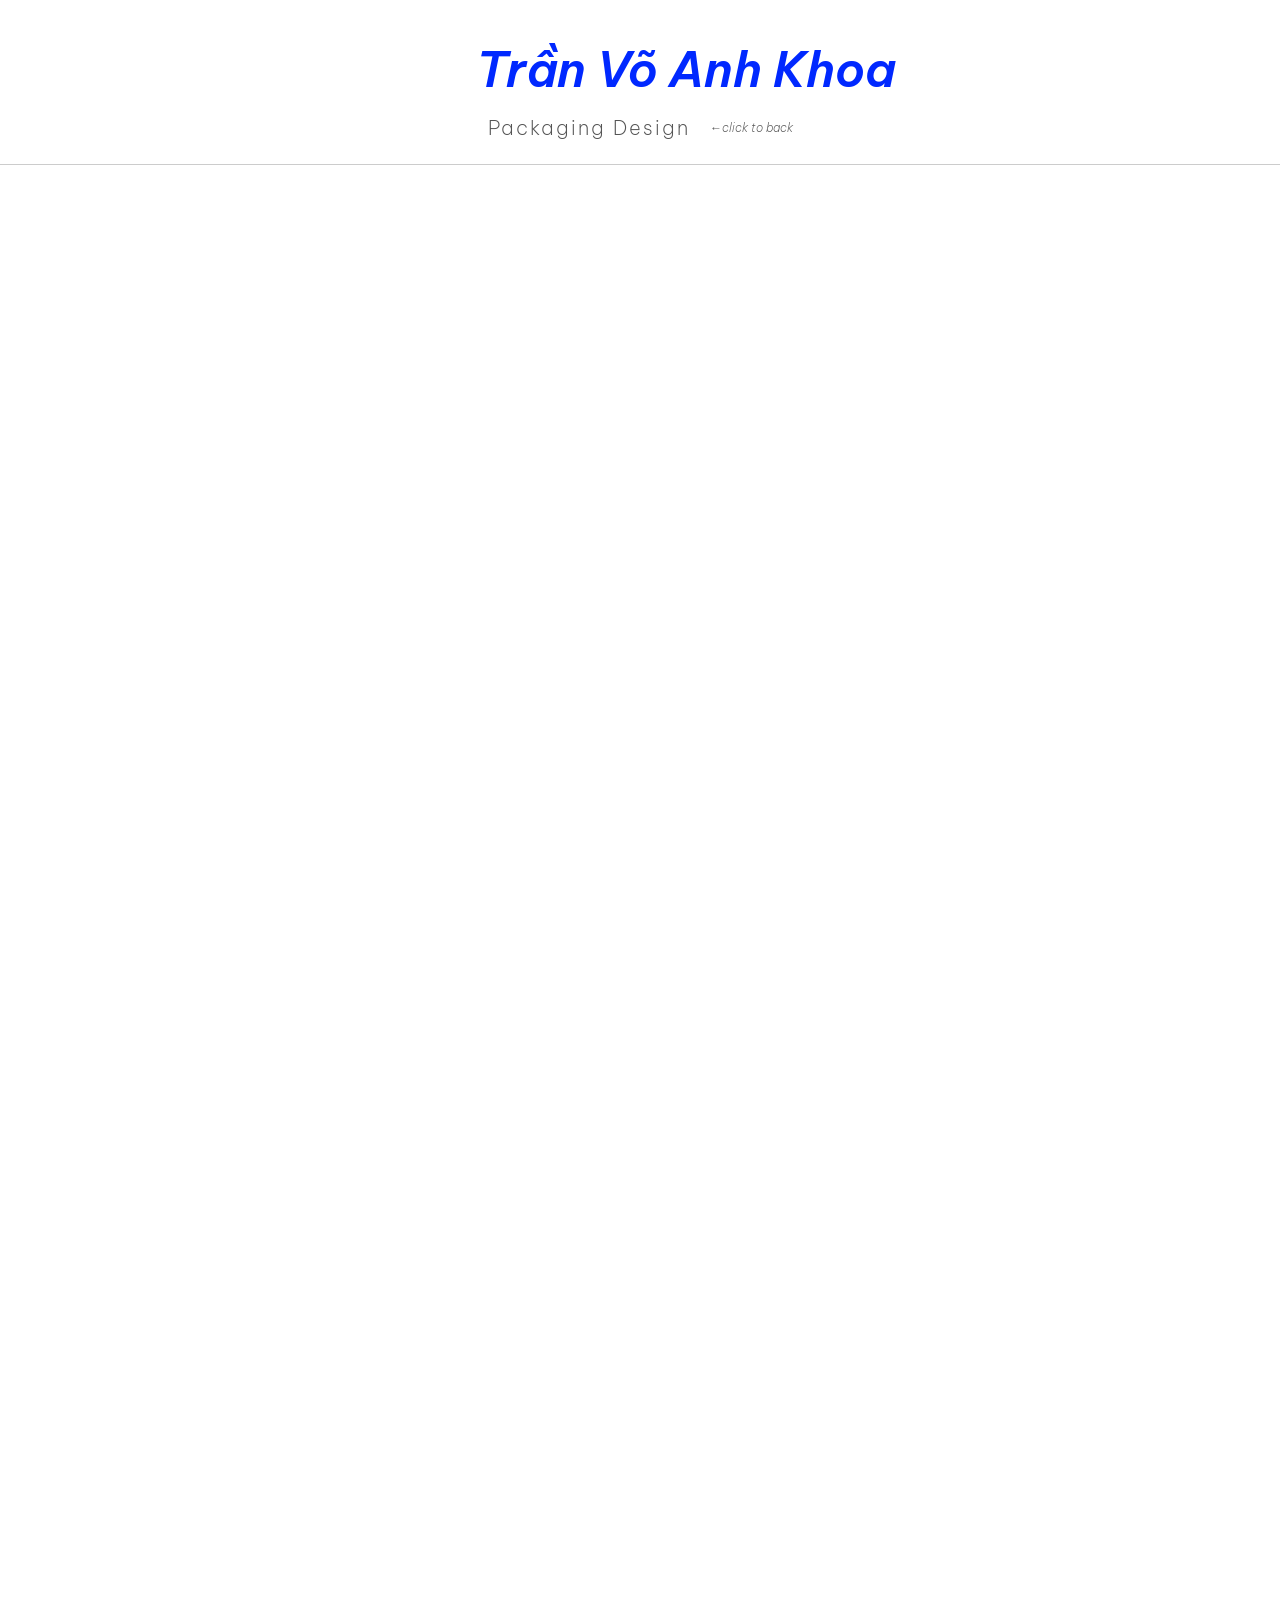
==== ceres.html @ 164131e6 "update project cards" ====
<!DOCTYPE html>
<html lang="vi">

<head>
  <meta charset="UTF-8">
  <meta name="viewport" content="width=device-width, initial-scale=1">
  <title>Portfolio Khoa</title>

  <link rel="preconnect" href="https://fonts.googleapis.com">
  <link rel="preconnect" href="https://fonts.gstatic.com" crossorigin>
  <link href="https://fonts.googleapis.com/css2?family=Be+Vietnam+Pro:wght@200;600;900&display=swap" rel="stylesheet">

  <link rel="stylesheet" href="style.css">
</head>

<body class="loading">
  <header class="main-header">
    <nav class="nav-left">
      <a href="#about" class="nav-item"></a>
      <a href="#skills" class="nav-item"></a>
    </nav>

    <div class="branding">
      <div class="name-container">
        <h1 class="main-name">
          <a href="index.html" class="name-link">

            <span class="logo-box">
              <span id="logo"></span>
            </span>

            <span class="typing-text">Trần Võ Anh Khoa</span>

          </a>
        </h1>
        <div class="sub-title-wrapper">
          <h2 class="sub-title">Packaging Design</h2>
          <div class="back-hint">
            <span class="arrow">←</span>
            <span class="hint-text">click to back</span>
          </div>
        </div>
      </div>
    </div>

    <nav class="nav-right">
      <a href="#tools" class="nav-item"></a>
      <a href="#Project" class="nav-item"></a>
      <a href="#contact" class="nav-item"></a>
    </nav>
  </header>
  <section class="ceres-hero">

    <img src="source/logo-ceres.jpg" alt="Ceres Logo" class="ceres-logo">

    <h2 class="ceres-company">
      CÔNG TY TNHH NÔNG NGHIỆP CERES
    </h2>

  </section>

  <section class="ceres-about">

    <h3>Giới thiệu về Ceres</h3>

    <p>
      Ceres được hình thành từ niềm đam mê với nông nghiệp công nghệ cao và khát vọng
      mang đến cho người Việt những sản phẩm chất lượng thật – giá trị thật.
      Chúng tôi tin rằng nông nghiệp không chỉ đơn thuần là gieo trồng, mà còn là
      hành trình ứng dụng khoa học, công nghệ và tâm huyết để tạo ra những sản
      phẩm vừa tốt cho sức khỏe, vừa góp phần nâng tầm chất lượng cuộc sống.
    </p>

  </section>
  <section class="ceres-packaging">

    <h2 class="packaging-title">Bao bì Ceres</h2>

    <div class="packaging-image">
      <img src="source/CERES-1.jpg" alt="Bao bì Ceres">
    </div>

    <div class="packaging-info">

      <div class="info-item">
        <img src="source/icon-epkim.svg" class="color-icon">
        <p>IN ÉP KIM</p>
      </div>

      <div class="info-item">
        <img src="source/icon-xanhden.svg" class="color-icon">
        <p>CMYK:<br>85%, 43%, 0%, 82%</p>
      </div>

    </div>
  </section>

  <section class="ceres-showcase">
    <h3 class="next-section">Hộp Quà</h3>
    <img src="source/ceres-showcase.png" alt="Ceres Packaging Showcase">
  </section>
  </section>
  <nav class="nav-right">
    <a href="#tools" class="nav-item"></a>
    <a href="#Project" class="nav-item"></a>
    <a href="#" class="nav-item"></a>
  </nav>
  <div class="full-packaging-image">
    <img src="source/IMG_5301-1.png" alt="Bao bì Ceres">
  </div>
  <h3 class="next-section">Nhãn Dán Nấm Tươi</h3>
  <p class="title-product-labels">Mặt trước</p>
  <section class="product-labels">
    <div class="label-item small">
      <img src="source/image-3.png" alt="Nhãn mặt trước">
    </div>
    <div class="label-item big">
      <img src="source/NEW-nhãn-hộp-nhựa-mặt-trước-(hình chữ nhật)-1.png" alt="Label chính">
    </div>

    <div class="label-item mockup">
      <img src="source/Group-21.png" alt="Mockup hộp">
    </div>
  </section>
  <p class="title-product-labels">Mặt sau</p>
  <section class="product-labels">
    <div class="label-item small">
      <img src="source/gl-matsau.png" alt="Nhãn mặt trước">
    </div>
    <div class="label-item big">
      <img src="source/nhan-dan-mat-sau.png" alt="Label chính">
    </div>

    <div class="label-item mockup">
      <img src="source/nhan-dan-mat-sau-mockup.png" alt="Mockup hộp">
    </div>
  </section>
  <section class="ceres-showcase">
    <h3 class="next-section">Hộp giấy</h3>
    <img src="source/Group-28.png" alt="Ceres hop giay Showcase">
  </section>
  <section class="ceres-showcase">
    <h3 class="next-section">Nhãn dán nấm khô</h3>
    <img src="source/Group-29.png" alt="Ceres hop giay Showcase">
  </section>
  <section class="full-image-section">
    <img src="source/IMG_5291.png" alt="Showcase sản phẩm">
  </section>
  <section class="ceres-showcase">
    <h3 class="next-section">Túi Zip</h3>
    <img src="source/tui-zip.png" alt="Ceres hop giay Showcase">
  </section>
  <section class="full-image2-section">
    <img src="source/Group-30.png" alt="Showcase sản phẩm">
  </section>
  <section class="ceres-showcase">
  </section>
  <section class="thanks-section">
    <h2 class="thanks-title">Thanks for Watching</h2>
    <p class="thanks-sub">Ceres Fresh Cordyceps Vietnam</p>
    <p class="project-credit">Packaging designed by Trần Võ Anh Khoa</p>
  </section>
</body>
<script src="script.js"></script>
<script>
  document.addEventListener("DOMContentLoaded", function () {

    document.querySelectorAll(".service-card p").forEach(text => {
      const content = text.innerText;
      text.innerHTML = "";

      content.split("").forEach((char, index) => {
        const span = document.createElement("span");
        span.innerText = char;
        span.style.transitionDelay = (index * 0.015) + "s";
        text.appendChild(span);
      });

    });

  });
</script>
<script src="https://cdnjs.cloudflare.com/ajax/libs/lottie-web/5.12.2/lottie.min.js"></script>
<script>
  lottie.loadAnimation({
    container: document.getElementById("logo"),
    renderer: "svg",
    loop: false,
    autoplay: true,
    path: "animationlogo.json"
  });
</script>
<meta name="viewport" content="width=device-width, initial-scale=1.0">
<script>
  window.addEventListener("scroll", function () {
    const header = document.querySelector("header");
    header.classList.toggle("scrolled", window.scrollY > 50);
  })
---- style.css ----
/* RESET */
* {
  margin: 0;
  padding: 0;
  box-sizing: border-box;
}

body {
  min-width: 0;
  margin: auto;
  font-family: "Be Vietnam Pro",
    sans-serif;
  background: #ffffff;
  color: #111;
}

/* SPACING SYSTEM (8px) */
:root {
  --space-1: 8px;
  --space-2: 16px;
  --space-3: 24px;
  --space-4: 32px;
  --space-5: 48px;
}

.main-header {
  display: grid;
  grid-template-columns: 1fr auto 1fr;
  align-items: center;

  padding: var(--space-3) var(--space-5);

  background: #ffffff1e;
  backdrop-filter: blur(20px);
  -webkit-backdrop-filter: blur(30px);

  border-bottom: 1px solid rgba(0, 0, 0, 0.2);
}

/* NAV */
.nav-left,
.nav-right {
  display: flex;
  align-items: center;
  gap: var(--space-2);
}

.nav-left {
  justify-self: start;
}

.nav-right {
  justify-self: end;
}

.nav-item {
  text-decoration: none;
  color: #000;
  font-size: 16px;
  font-weight: 600;
  line-height: 22px;
  text-transform: uppercase;

}

.nav-item {
  text-decoration: none;
  color: #000;
  font-weight: 600;
  letter-spacing: 2px;
  transition: all 0.3s ease;
}

.nav-item:hover {
  color: #0028ff;
}

.branding {
  position: relative;
  justify-self: center;
}

.name-link {
  color: #0028ff;
  display: flex;
  align-items: center;
  justify-content: center;
  gap: none;
  text-decoration: none;
}

.logo-box {
  display: flex;
  align-items: center;
}

#logo {
  width: 1.9em;
  height: 1.9em;
}

.main-name {
  font-size: 48px;
  font-weight: 600;
  font-style: italic;
  color: #0026ff;
}

.typing-text {
  display: inline-block;
  white-space: nowrap;

  clip-path: inset(0 100% 0 0);
}

.start-animation .typing-text {
  animation: typing 1.5s steps(22) forwards,
    blink 0.1s infinite;
  animation-delay: 1s;
}

@keyframes typing {
  to {
    clip-path: inset(0 -10px 0 0);
  }
}

@keyframes blink {
  50% {
    border-color: transparent;
  }
}

.sub-title {
  text-align: center;
  cursor: pointer !important;
  display: block;
  font-size: 20px;
  font-weight: 200;
  color: #555;
  letter-spacing: 2px;

  opacity: 0;
  transform: translateX(40px);
  filter: blur(4px);
}

.start-animation .sub-title {
  animation: revealSub 1s cubic-bezier(.22, .61, .36, 1) forwards;
  animation-delay: 2.8s;
  /* chỉnh theo thời gian typing */
}

@keyframes revealSub {
  to {
    opacity: 1;
    transform: translateX(0);
    filter: blur(0);
  }
}

.sub-title:hover {
  color: #0028ff;
  letter-spacing: 2px;
}

.hero-section {
  width: 100%;
  background: #ffffff;
  padding: var(--space-1) var(--space-5);
}

.hero-container {
  display: grid;
  grid-template-columns: 1fr 420px;
  align-items: center;
  gap: 80px;
  transform: translateY(5 px);
}

.greeting {
  font-size: clamp(36px, 5vw, 64px);
  font-weight: 700;
  line-height: 1.2;
  margin-bottom: 24px;
}

.highlight {
  color: #0028ff;
  font-weight: 700;
}


.description {
  max-width: 740px;
  font-size: 18px;
  line-height: 1.9;
  color: #555;
  margin-bottom: var(--space-4);
}

.hero-buttons {
  display: flex;
  gap: 16px;
  margin-bottom: var(--space-3);
  justify-content: flex-start;
  /* desktop căn trái */
}

/* mobile */
@media (max-width:768px) {

  .hero-buttons {
    justify-content: center;
    /* mobile căn giữa */
    flex-wrap: wrap;
    /* tránh tràn màn hình */
  }

}

.hero-buttons .btn {
  max-width: 100%;
  white-space: nowrap;
}

.btn {
  padding: 12px 28px;
  border-radius: 999px;
  font-weight: 600;
  font-size: 16px;
  text-decoration: none;
  transition: 0.3s ease;
}

.btn-primary {
  background: #0028FF;
  color: #fff;
}

.btn-primary:hover {
  transform: translateY(-3px);
  box-shadow: 0 10px 20px rgba(0, 40, 255, 0.25);
}

.btn-secondary {
  border: 1px solid #000;
  color: #000;
}

.btn-secondary:hover {
  background: #000;
  color: #fff;
}

.social-icons {
  display: flex;
  gap: var(--space-2);
}

.social-icons img {
  width: 22px;
  opacity: 0.7;
  transition: 0.3s;
}

.social-icons img:hover {
  opacity: 1;
  transform: scale(1.1);
}

.hero-right {
  position: relative;
  display: inline-block;
  overflow: hidden;
}

body.loading .nav-left,
body.loading .nav-right {
  opacity: 0;
  pointer-events: none;
  transform: translateY(-20px);
}

.nav-left,
.nav-right {
  transition: all 0.8s cubic-bezier(.22, .61, .36, 1);
}

.hero-avatar {
  width: 100%;
  max-width: 380px;
  object-fit: cover;

  transform: translateY(0px);
  /* bỏ translateX */

  opacity: 0;
  filter: grayscale(100%) brightness(0.5);
  animation: revealLight 2s ease-out forwards;
  animation-delay: 3s;
}

body.loading>*:not(.main-header) {
  opacity: 0;
  pointer-events: none;
}

body>* {
  transition: opacity 1s ease;
}

/* ánh sáng bung ra */
.hero-right::after {
  content: "";
  position: absolute;
  inset: 0;
  background: radial-gradient(circle at 50% 40%,
      rgba(255, 255, 255, 0.9) 0%,
      rgba(255, 255, 255, 0.5) 20%,
      rgba(255, 255, 255, 0.1) 40%,
      transparent 65%);
  opacity: 0;
  animation: glowBurst 1.6s ease-out forwards;
}

@keyframes revealLight {
  0% {
    opacity: 0;
    filter: grayscale(100%) brightness(0.4);
  }

  60% {
    opacity: 1;
    filter: grayscale(0%) brightness(1.3);
  }

  100% {
    opacity: 1;
    filter: grayscale(0%) brightness(1);
  }
}

@keyframes glowBurst {
  0% {
    opacity: 0;
    transform: scale(0.8);
  }

  100% {
    opacity: 0;
    transform: scale(1.4);
  }
}

.container {
  margin: 0;
  width: 100%;

}

.portfolio-title {
  width: 100%;
  margin: 0 auto;
  text-align: center;
  font-family: "Be Vietnam Pro", sans-serif;
  font-size: 12vw;
  font-weight: 800;
  line-height: 150%;
  letter-spacing: 12px;
  text-align: center;

  color: #FFF;
  -webkit-text-stroke: 5px #0028FF;
}

.portfolio-title .folio {
  color: #0028FF;
  -webkit-text-stroke: 0;

  text-shadow:
    0 6px 15px rgba(0, 40, 255, 0.35);
}

.social-icons {
  display: flex;
  gap: 20px;
  margin-top: 20px;
}

.social-icons img {
  width: 24px;
  height: 24px;
  opacity: 0.6;
  transition: 0.3s ease;
  cursor: pointer;
}

.social-icons img:hover {
  opacity: 1;
  transform: scale(1.15);
}

.hero-section {
  position: relative;
  min-height: 100vh;
  margin-top: -150px;
  padding-top: 230px;
}

.services-grid {
  background: #ffffff;
  padding: 0px 20px;
  /* trên dưới | trái phải */
  display: grid;
  grid-template-columns: repeat(2, 1fr);
  gap: 40px;
  margin-top: 50px;
}

/* Reset khoảng trắng mặc định */
body {
  margin: 0;
  width: 100%;
}

/* Section riêng của marquee */
.marquee {
  width: 100%;
  overflow: hidden;
  background: #1a33ff;
  padding: 18px 0;
}

.marquee-track {
  display: flex;
  gap: 40px;
  flex-wrap: nowrap;
  white-space: nowrap;
  will-change: transform;
}

.marquee-item {
  display: flex;
  align-items: center;
  gap: 14px;
  white-space: nowrap;

  color: white;
  font-size: 26px;
  font-style: italic;
}

.marquee-item img {
  height: 32px;
}


.service-card {
  background: #eeeeee;
  padding: 40px;
  border-radius: 20px;

  box-shadow: 0 0px 8px rgba(0, 0, 0, 0.05);

  transition:
    box-shadow 0.4s cubic-bezier(.4, 0, .2, 1),
    background-color 0.6s ease;
}

.service-card {
  border: 1px solid rgba(0, 40, 255, 0.2);
}

.service-card:hover {
  box-shadow:
    0 3px 3px rgb(0, 38, 255),
    0 3px 3px rgba(0, 38, 255, 0.158);
}

/* ===== Text animation ===== */

.service-card p span {
  color: #222;
  transition: color 0.3s ease;
}

.service-card:hover p span {
  color: #0028FF;
}


.service-icon {
  width: 65px;
  height: 65px;
  background: #dfe3ff;
  border-radius: 12px;
  display: flex;
  align-items: center;
  justify-content: center;
  margin-bottom: 25px;
}

.service-icon img {
  width: 36px;
  height: 36px;
  object-fit: none;
}

.service-card h3 {
  font-size: 22px;
  color: #0028ff;
  margin-bottom: 15px;
}

.service-card p {
  text-align: left;
  color: #555;
  line-height: 1.6;
  font-size: 16px;
}

.section-header {
  text-align: center;
  padding: 80px 0 0px 0;
  max-width: 800px;
  margin: 0px auto 0px auto;
}

.section-header h2 {
  color: #0028FF;
  font-size: 36px;
  font-weight: 700;
  margin-bottom: 18px;
}

.section-header p {
  color: #000000;
  font-style: italic;
  line-height: 1.8;
  font-size: 18px;
}

header {
  position: fixed;
  /* dính theo scroll */
  top: 0;
  left: 0;
  width: 100%;
  z-index: 999;

  background: rgba(255, 255, 255, 0);
  backdrop-filter: blur(10px);
  -webkit-backdrop-filter: blur(10px);
  /* cho Safari */

  transition: 0.3s ease;
}

.design-philosophy {
  padding: 20px 20px;
  background: #ffffff;
  text-align: left;
  /* đổi từ center -> left */
}

.dp-container {
  margin: 0 auto;
}

.dp-title p {
  font-style: italic;
  color: #0028ff;
  margin-bottom: 60px;
}

.dp-card {
  max-width: 800px;
  margin: 0 auto 70px;
}

.dp-heading {
  display: flex;
  align-items: baseline;
  /* quan trọng */
  gap: 16px;
}


/* số lớn */

.dp-number {
  font-size: 36px;
  /* gần với heading */
  font-weight: 700;
  color: #0028ff;
  line-height: 1;
  min-width: 40px;
}

/* tiêu đề */

.dp-text {
  font-size: 32px;
  font-weight: 700;
  color: #0028ff;
}


/* paragraph */

.dp-card p {
  margin-left: 56px;
  margin-top: 10px;
  font-size: 18px;
  color: #555;
  line-height: 1.8;
}

body {
  padding-top: 120px;
  /* chỉnh bằng chiều cao header */
}

header.scrolled {
  box-shadow: 0 3px 8px #0028FF;
  background: #1e40ff09;
}

.about-container {
  max-width: 900px;
  /* chỉnh 800–1000px tuỳ gu */
  margin: 0 auto;
  /* block nằm giữa */
}

.about-container {
  width: 100%;
  padding: 20px 20px;
  /* tạo khoảng cách 2 bên */
}

.about-container span {
  color: #0028FF;
  font-weight: 600;
}

.about-section {
  width: 100%;
  padding: 0px 20px;
}

.about-container {
  line-height: 1.9;
  max-width: 720px;
  /* size đẹp nhất cho portfolio */
  margin: 0 auto;
  /* căn giữa block */
  text-align: center;
  /* căn giữa chữ */
}

.about-text {
  font-size: 18px;
  line-height: 1.9;
  color: #333;
}

.highlight {
  color: #0028FF;
  font-weight: 700;
}

.about-section {
  padding-top: 50px;
  /* trước chắc đang 80–100px */
}

.about-container {
  max-width: 1500px;
  /* trước 720 hoặc 800 nên bị bó */
  margin: 0 auto;
}

section html {
  scroll-behavior: smooth;
}

.sub-title-wrapper {
  display: flex;
  align-items: center;
  justify-content: center;
  /* căn giữa toàn khối */
  gap: 20px;
}

.back-hint {
  font-size: 12px;
  font-style: italic;
  font-weight: 200;
  color: #555;
  cursor: pointer;
  display: flex;
  align-items: center;
  gap: 0px;

  opacity: 0;
  transform: translateX(15px);
  transition: opacity 0.3s ease, color 0.3s ease;
}

.start-animation .back-hint {
  animation: revealBack 0.4s cubic-bezier(.22, .61, .36, 1) forwards;
  animation-delay: 2.7s;
}

@keyframes revealBack {
  to {
    opacity: 1;
    transform: translateX(0);
  }
}

/* icon ứng dụng */
.skills-grid {
  padding-bottom: 80px;
  margin-top: 40px;
  /* cho nó thấp xuống */
  display: grid;
  grid-template-columns: repeat(5, 1fr);
  gap: 50px 40px;
  justify-items: center;
  align-items: center;
}

.skill-item {
  font-style: italic;
  width: 90px;
  height: 90px;
  display: flex;
  align-items: center;
  justify-content: center;
  transition: transform 0.3s ease, opacity 0.3s ease;
  cursor: pointer;
}

.skill-item img {
  width: 100%;
  height: auto;
  object-fit: contain;
}

/* Căn giữa 3 icon hàng dưới */
.skills-grid .skill-item:nth-child(6) {
  grid-column: 2;
}

.skills-grid .skill-item:nth-child(7) {
  grid-column: 3;
}

.skills-grid .skill-item:nth-child(8) {
  grid-column: 4;
}

/* Hover effect */
.skill-item {
  position: relative;
}

.skill-name {
  position: absolute;
  bottom: -25px;
  font-size: 12px;
  color: #0028FF;
  opacity: 0;
  transform: translateY(-10px);
  /* bắt đầu hơi cao hơn */
  transition: opacity 0.3s ease, transform 0.3s ease;
}

.skill-item:hover .skill-name {
  opacity: 1;
  transform: translateY(-8px);
  /* trượt xuống vị trí thật */
}

/*project của khoa */
.projects-grid {
  display: grid;
  grid-template-columns: repeat(3, 1fr);
  gap: 40px;
  margin-top: 60px;
}

.project-card {
  display: flex;
  flex-direction: column;
}

.project-link {
  text-decoration: none;
  color: inherit;
  display: block;
}

/* image */
.project-image {
  width: 100%;
  height: 240px;
  overflow: hidden;
  border-radius: 10px;
}

.project-image img {
  width: 100%;
  height: 100%;
  object-fit: cover;
  transition: 0.4s;
}

/* hover zoom */
.project-card:hover img {
  transform: scale(1.05);
}

.project-title {
  padding-top: 10px;
  font-size: 18px;
  color: #0028ff;
  margin: 0;
}

.project-title a {
  text-decoration: none;
  font-size: 18px;
  color: #0028ff;
  margin-top: 14px;
  margin-bottom: 0px;
}

.project-title a:hover {
  transition: 0.6s ease;
  color: #00127a;
}

.project-year {
  margin-top: 0px;
  text-align: left;
  font-size: 14px;
  opacity: 0.7;
  line-height: 1.6;
}

.project-year p {
  font-style: normal;
  padding: 0;
  margin: 0;
  max-width: none;
  text-align: left;
}

/*css trang ceres*/
.ceres-hero {
  text-align: center;
  margin-top: 100px;
  padding: 40px;
  background: #ffffff;
}

.ceres-tagline {
  letter-spacing: 6px;
  font-size: 14px;
  color: #3e6770;
  margin-bottom: 20px;
}

.ceres-logo {
  width: 560px;
  max-width: 100%;
  margin: 20px auto;
  display: block;
}

.ceres-company {
  font-size: 28px;
  font-weight: 700;
  color: #1c5c6b;
  margin-top: 10px;
}

.ceres-about {
  max-width: 900px;
  margin: auto;
  padding: 10px 20px;
}

.ceres-about h3 {
  font-size: 18px;
  color: #1c5c6b;
  margin-bottom: 15px;
}

.ceres-about p {
  font-size: 18px;
  line-height: 1.8;
  color: #2c2c2c;
}

.ceres-packaging {
  padding: 30px 20px;
  text-align: center;
}

.packaging-title {
  font-size: 32px;
  color: #1c5c6b;
  margin-bottom: 40px;
}

.packaging-image img {
  width: 900px;
  max-width: 90%;
  display: block;
  margin: auto;
}

.packaging-info {
  margin-top: 40px;
  display: flex;
  flex-direction: column;
  gap: 25px;
  align-items: flex-start;
  max-width: 900px;
  margin-left: auto;
  margin-right: auto;
}

.info-item {
  display: flex;
  align-items: center;
  gap: 15px;
}

.color-icon {
  width: 45px;
}

.info-item p {
  text-align: left;
  color: #1c5c6b;
  font-size: 16px;
  font-weight: 500;
}

.next-section {
  padding: 30px;
  text-align: center;
  margin-top: 0px;
  font-size: 28px;
  color: #1c5c6b;
}

.ceres-showcase img {
  width: 100%;
  padding: 30px;
  max-width: 900px;
  display: block;
  margin: auto;
}

.title-product-labels {
  padding-top: 30px;
  padding-bottom: 30px;
  padding-left: 360px;
  text-align: left;
  font-style: italic;
  font-size: 28px;
  color: #1c5c6b;
}

.full-packaging-image {
  display: flex;
  justify-content: center;
}

.full-packaging-image img {
  padding-top: 60px;
  width: 100%;
  max-width: 900px;
  height: auto;
}

.product-labels {
  width: 100%;
  padding: 19px 10%;
  display: flex;
  justify-content: center;
  /* thay vì space-between */
  align-items: center;
  gap: 120px;
  /* giảm khoảng cách */
  color: #ffffff;
}

.label-item {
  display: flex;
  justify-content: center;
  align-items: center;
}

.label-item img {
  width: 100%;
  height: auto;
  object-fit: contain;
}

.small {
  width: 220px;
}

.big {
  width: 300px;
}

.mockup {
  width: 300px;
}

.full-image-section {
  width: 100%;
}

.full-image-section img {
  width: 100%;
  height: auto;
  display: block;
}

.full-image2-section {
  width: 100%;
  margin: 0;
  padding: 0;
}

.full-image2-section img {
  padding-top: 0px;
  width: 100%;
  height: auto;
  display: block;
}

/* cảm ơn đã xem */
.thanks-section {
  width: 100%;
  height: 70vh;
  background: #0f1b2d;
  display: flex;
  flex-direction: column;
  justify-content: center;
  align-items: center;
  text-align: center;
}

.thanks-title {
  font-size: 64px;
  font-weight: 700;
  color: white;
  letter-spacing: 3px;
  margin: 0;
  transition: 0.4s;
}

.thanks-sub {
  margin-top: 20px;
  font-size: 18px;
  color: #0028FF;
  letter-spacing: 2px;
}

.project-name {
  font-size: 28px;
  color: #0028FF;
  letter-spacing: 3px;
  margin: 0;
}

.project-credit {
  font-size: 14px;
  color: #0028FF;
  margin-top: 10px;
  font-style: italic;
  letter-spacing: 1px;
}

.thanks-section {
  width: 100%;
  padding: 0px 20px;
  background: #ffffff;
  text-align: center;
}

.thanks-title {
  font-size: 56px;
  color: #0028FF;
  letter-spacing: 4px;
  margin-bottom: 24px;
}

.thanks-sub {
  font-size: 18px;
  color: #0028FF;
  margin-bottom: 18px;
}

.thanks-credit {
  font-size: 14px;
  color: #0028FF;
  letter-spacing: 1px;
  font-style: italic;
}

.contact-section {
  background: #0028FF;
  width: 100%;
  padding: 20px 0;
}

.contact-container {
  display: flex;
  justify-content: center;
  gap: 200px;
  flex-wrap: wrap;
}

.contact-item {
  display: flex;
  gap: 10px;
  font-size: 18px;
}

.contact-item span {
  color: #ffffff;
}

.contact-item a {
  color: #ffffff;
  text-decoration: none;
}

.contact-item a:hover {
  opacity: 0.7;
}

/* ============================= */
/* MOBILE FIX */
/* ============================= */

@media (max-width:768px) {

  html,
  body {
    margin: 0;
    padding: 0;
    width: 100%;
    overflow-x: hidden;
  }

  * {
    -webkit-tap-highlight-color: transparent;

    .main-header {
      grid-template-columns: 1fr;
      gap: 10px;
      text-align: center;
      padding: 10px;
    }

    .nav-left,
    .nav-right {
      display: none;
    }

    .main-name {
      justify-content: center;
      font-size: clamp(28px, 7vw, 36px);
    }

    .name-link {
      gap: 0px;
      /* chỉnh khoảng cách logo với chữ */
    }

    #logo {
      width: 1.5em;
      height: 1.5em;
    }

    #logo svg {
      width: 100%;
      height: 100%;
    }

    .portfolio-title {
      margin-top: 40px;
      margin-bottom: 30px;
      font-size: clamp(40px, 10vw, 48px);
      letter-spacing: 3px;
      -webkit-text-stroke: 2px #0028ff;
    }

    .sub-title {
      font-size: 12px;
      /* chỉnh nhỏ lại */
    }

    .hint-text {
      font-size: 8px;
    }

    .sub-title-wrapper {
      gap: 8px;
    }

    .hero-container {
      grid-template-columns: 1fr;
      gap: 20px;
      text-align: left;
    }

    .hero-right {
      order: -1;
      display: flex;
      justify-content: center;
      align-items: center;
    }

    .hero-avatar {
      display: block;
      margin: 0 auto;
      width: 160px;
      height: 160px;
      object-fit: cover;
      border-radius: 50%;
    }

    .greeting {
      font-size: clamp(24px, 6vw, 32px);
    }

    .description {
      font-size: 14px;
      line-height: 1.6;
    }

    .hero-buttons {
      justify-content: center;
      /* mobile căn giữa */
      flex-wrap: wrap;
    }


    .hero-buttons .btn {
      width: 200px;
      text-align: center;
    }

    .marquee-section {
      position: relative;
      overflow: hidden;
      width: 100%;
      margin-top: 40px;
    }

    .marquee {
      width: 100%;
      overflow: hidden;
    }

    .track {
      display: flex;
      gap: 30px;
      animation: marquee 12s linear infinite;
    }

    .item {
      display: flex;
      align-items: center;
      gap: 10px;
      white-space: nowrap;
    }

    .item img {
      width: 22px;
      height: 22px;
    }

    .item span {
      font-size: 14px;
    }

    .dp-heading {
      gap: 12px;
    }

    .dp-number {
      font-size: 28px;
      min-width: 32px;
    }

    .dp-text {
      font-size: 22px;
    }

    .dp-card p {
      margin-left: 44px;
      font-size: 16px;
      line-height: 1.7;
    }

    .dp-card {
      margin-bottom: 50px;
    }

    .services-grid {
      grid-template-columns: 1fr;
    }

    .skills-grid {
      grid-template-columns: repeat(5, 80px);
      gap: 0px;
      justify-content: center;
    }

    /* thu nhỏ icon */
    .skill-item img {
      width: 60px;
    }

    .skill-name {
      bottom: -10px;
      font-size: 10px;
    }

    /* 3 icon hàng dưới nằm giữa */
    .skill-item:nth-child(6) {
      grid-column: 2;
    }

    .skill-item:nth-child(7) {
      grid-column: 3;
    }

    .skill-item:nth-child(8) {
      grid-column: 4;
    }

    .projects-grid {
      padding: 0px 20px;
      grid-template-columns: 1fr;
      gap: 28px;
    }

    .project-card {
      flex-direction: row;
      gap: 16px;
      align-items: center;
    }

    .project-image {
      width: 90px;
      height: 90px;
      flex-shrink: 0;
    }

    .project-year p {
      text-align: left;
      font-style: normal;
      font-size: 14px;
      color: #000000;
      line-height: 1.4;
      margin: 0;
    }

    .section-header p {
      padding: 0 20px;
    }
  }

  /* section thanks */
  .thanks-section {
    padding: 120px 20px;
  }

  .thanks-section h2 {
    font-size: 36px;
    line-height: 1.3;
  }

  .thanks-section p {
    font-size: 14px;
  }

  .thanks-role {
    font-size: 8px;
  }

  /* thanh contact */
  .contact-container {
    flex-direction: column;
    align-items: center;
    gap: 10px;
    padding: 14px 0;
  }

  .contact-item {
    font-size: 13px;
  }

  .project-title {
    text-align: left;
    margin-top: 0;
    font-size: 16px;
  }

  .title-product-labels {
    padding-top: 20px;
    padding-bottom: 20px;
    padding-left: 20px;
    font-size: 22px;
  }

  .product-labels {
    flex-direction: column;
    /* xếp dọc */
    gap: 30px;
    padding: 20px;
  }

  .label-item {
    width: 100%;
    justify-content: center;
  }

  .label-item img {
    width: 100%;
    max-width: 320px;
  }

  .full-packaging-image img {
    padding-top: 30px;
    max-width: 300px;
  }

  .ceres-company {
    font-size: 16px;
    font-weight: 700;
    color: #1c5c6b;
    margin-top: 10px;
  }

  .ceres-about h3 {
    font-size: 18px;
    color: #1c5c6b;
    margin-bottom: 15px;
  }
}

html {
  scroll-behavior: smooth;
}
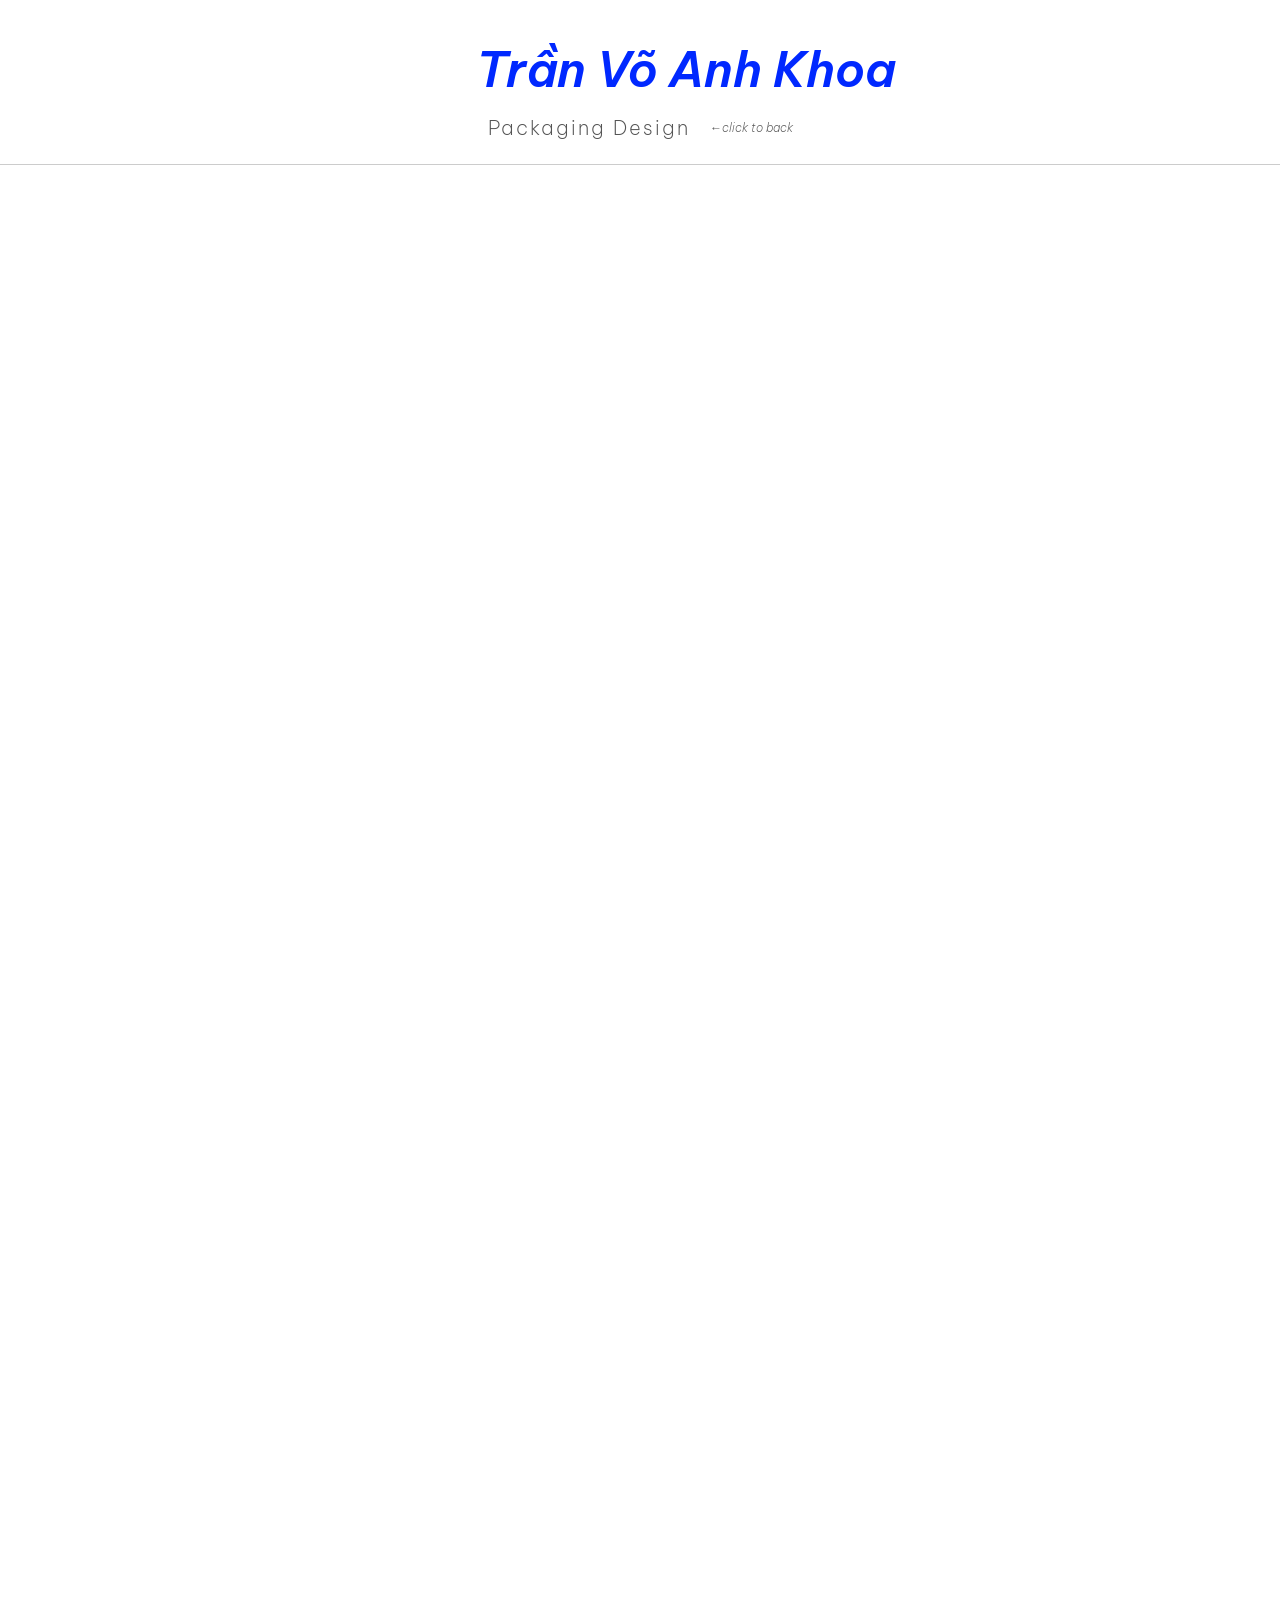
==== commit c058a988: "update" ====
--- a/ceres.html
+++ b/ceres.html
@@ -50,7 +50,27 @@
     </nav>
   </header>
   <section class="ceres-hero">
-
+    <div class="project-meta">
+      <div class="meta-item">
+        <span class="meta-label">Client</span>
+        <span class="meta-value">Ceres</span>
+      </div>
+
+      <div class="meta-item">
+        <span class="meta-label">Role</span>
+        <span class="meta-value">Packaging Designer</span>
+      </div>
+
+      <div class="meta-item">
+        <span class="meta-label">Image</span>
+        <span class="meta-value">Courtesy of Ceres</span>
+      </div>
+
+      <div class="meta-item">
+        <span class="meta-label">Design</span>
+        <span class="meta-value">Trần Võ Anh Khoa</span>
+      </div>
+    </div>
     <img src="source/logo-ceres.jpg" alt="Ceres Logo" class="ceres-logo">
 
     <h2 class="ceres-company">
@@ -69,6 +89,31 @@
       Chúng tôi tin rằng nông nghiệp không chỉ đơn thuần là gieo trồng, mà còn là
       hành trình ứng dụng khoa học, công nghệ và tâm huyết để tạo ra những sản
       phẩm vừa tốt cho sức khỏe, vừa góp phần nâng tầm chất lượng cuộc sống.
+    </p>
+
+  </section>
+  <section class="project-concept">
+    <h2>Design Concept</h2>
+    <p>
+      Thiết kế bao bì cho sản phẩm nấm đông trùng hạ thảo Ceres được xây dựng theo định hướng
+      cao cấp và trang trọng, phù hợp với dòng sản phẩm chăm sóc sức khỏe. Tông màu xanh navy
+      được lựa chọn làm màu chủ đạo nhằm tạo cảm giác tin cậy, sang trọng và chuyên nghiệp.
+      Các chi tiết hoa văn được xử lý bằng tông vàng ánh kim để tăng độ nổi bật và thể hiện
+      giá trị của sản phẩm.
+    </p>
+
+    <p>
+      Bảng màu của bao bì được xây dựng xoay quanh tông xanh navy đậm kết hợp
+      với các chi tiết vàng kim. Màu xanh navy mang lại cảm giác tin cậy,
+      ổn định và chuyên nghiệp, đồng thời giúp sản phẩm nổi bật trong phân
+      khúc quà tặng và thực phẩm cao cấp.
+    </p>
+
+    <p>
+      Trong quá trình thiết kế, các yếu tố như bố cục thông tin, khả năng nhận diện thương hiệu
+      và trải nghiệm khi cầm nắm sản phẩm đều được cân nhắc kỹ. Bao bì được định hướng sử dụng
+      các kỹ thuật in như ép kim và rập nổi các chi tiết và nhằm làm nổi bật logo và họa tiết, đồng thời
+      tạo chiều sâu thị giác cho tổng thể thiết kế.
     </p>
 
   </section>
@@ -158,6 +203,8 @@
   <section class="thanks-section">
     <h2 class="thanks-title">Thanks for Watching</h2>
     <p class="thanks-sub">Ceres Fresh Cordyceps Vietnam</p>
+    <p class="project-credit">Product Photography: Ceres
+    </p>
     <p class="project-credit">Packaging designed by Trần Võ Anh Khoa</p>
   </section>
 </body>
--- a/style.css
+++ b/style.css
@@ -73,6 +73,52 @@
 
 .nav-item:hover {
   color: #0028ff;
+}
+
+.project-meta {
+  display: flex;
+  justify-content: center;
+  gap: 60px;
+  margin-top: 0px;
+  margin-bottom: 80px;
+  text-align: center;
+}
+
+.project-concept {
+  max-width: 900px;
+  margin: 80px auto;
+  line-height: 1.7;
+}
+
+.project-concept h2 {
+  color: #0b192d;
+  font-size: 28px;
+  margin-bottom: 20px;
+}
+
+.project-concept p {
+  font-size: 16px;
+  color: #555;
+  margin-bottom: 18px;
+}
+
+.meta-item {
+  display: flex;
+  flex-direction: column;
+}
+
+.meta-label {
+  font-size: 12px;
+  letter-spacing: 2px;
+  text-transform: uppercase;
+  color: #0028FF;
+  margin-bottom: 6px;
+}
+
+.meta-value {
+  font-size: 16px;
+  font-weight: 500;
+  color: #111;
 }
 
 .branding {
@@ -860,6 +906,15 @@
   text-align: left;
 }
 
+.ngocnga-hero-cp {
+  text-align: center;
+  margin-top: 100px;
+  padding-top: 40px;
+  padding-left: 40px;
+  padding-right: 40px;
+  background: #ffffff;
+}
+
 /*css trang ceres*/
 .ceres-hero {
   text-align: center;
@@ -914,7 +969,7 @@
 
 .packaging-title {
   font-size: 32px;
-  color: #1c5c6b;
+  color: #0b192d;
   margin-bottom: 40px;
 }
 
@@ -958,7 +1013,7 @@
   text-align: center;
   margin-top: 0px;
   font-size: 28px;
-  color: #1c5c6b;
+  color: #0b192d;
 }
 
 .ceres-showcase img {
@@ -976,7 +1031,7 @@
   text-align: left;
   font-style: italic;
   font-size: 28px;
-  color: #1c5c6b;
+  color: #0b192d;
 }
 
 .full-packaging-image {
@@ -1152,6 +1207,333 @@
   opacity: 0.7;
 }
 
+/* campaign */
+.poster-stand-row {
+  display: flex;
+  justify-content: center;
+  gap: 20px;
+}
+
+.poster-stand-row img {
+  flex: 1;
+  max-width: 500px;
+  width: 100%;
+  height: auto;
+  display: block;
+  border-radius: 12px;
+}
+
+.poster-row {
+  display: flex;
+  justify-content: center;
+  gap: 40px;
+}
+
+.poster-row img {
+  border-radius: 12px;
+  width: 100%;
+  max-width: 400px;
+  height: auto;
+  flex: 1;
+}
+
+.standee-row {
+  display: flex;
+  justify-content: center;
+  gap: 80px;
+  margin-bottom: 30px;
+}
+
+.standee-row img {
+  width: 100%;
+  max-width: 400px;
+  height: auto;
+  border-radius: 12px;
+}
+
+.standee-mockup {
+  display: flex;
+  flex-direction: column;
+  align-items: center;
+  gap: 20px;
+}
+
+.standee-mockup img {
+  width: 100%;
+  max-width: 900px;
+  height: auto;
+}
+
+.posm-title {
+  text-align: left;
+  font-size: 14px;
+  letter-spacing: 1px;
+  margin-bottom: 12px;
+  color: #91182A;
+  text-transform: uppercase;
+}
+
+.posm-grid {
+  display: flex;
+  flex-direction: column;
+  align-items: center;
+  gap: 40px;
+}
+
+.post-full {
+  padding-top: 0px;
+  width: 100%;
+  max-width: none;
+  display: block;
+  border-radius: 12px;
+}
+
+body {
+  margin: 0;
+}
+
+.facebook-post {
+  width: 100%;
+  max-width: 1200px;
+  margin: 0 auto;
+}
+
+.post-wrapper img {
+  width: 100%;
+  max-width: 600px;
+  height: auto;
+  display: block;
+  object-fit: contain;
+  border-radius: 8px;
+  margin: 0 auto;
+  /* thêm dòng này */
+}
+
+.post-small {
+  max-width: 600px;
+  display: block;
+  margin-left: auto;
+  margin-right: auto;
+}
+
+.post-wrapper img {
+  width: 100%;
+  max-width: 600px;
+  height: auto;
+  object-fit: contain;
+  border-radius: 8px;
+}
+
+img {
+  max-width: 100%;
+  height: auto;
+}
+
+.facebook-cover {
+  width: 100%;
+  max-width: 900px;
+  margin: 0 auto;
+  padding: 60px 20px;
+}
+
+.facebook-cover {
+  padding: 40px 16px;
+}
+
+.cover-wrapper {
+  gap: 16px;
+}
+
+.cover-wrapper img {
+  max-width: 100%;
+  border-radius: 6px;
+}
+
+
+.cover-wrapper {
+  display: flex;
+  flex-direction: column;
+  align-items: center;
+  gap: 20px;
+}
+
+.cover-wrapper img {
+  width: 100%;
+  max-width: 800px;
+  height: auto;
+  object-fit: contain;
+  border-radius: 8px;
+
+}
+
+.no-shadow {
+  box-shadow: none !important;
+}
+
+.keyvisual-section {
+  padding: 40px 40px;
+  text-align: center;
+  background: #fff;
+}
+
+.keyvisual-title {
+  text-align: center;
+  font-size: 40px;
+  font-weight: 700;
+  color: #91182A;
+  margin-bottom: 80px;
+}
+
+.keyvisual-title3 {
+  padding-top: 80px;
+  text-align: center;
+  font-size: 40px;
+  font-weight: 700;
+  color: #91182A;
+  margin-bottom: 50px;
+}
+
+.keyvisual-titles {
+  padding-top: 30px;
+  padding-bottom: 20px;
+  text-align: center;
+  font-size: 40px;
+  font-weight: 700;
+  color: #91182A;
+  margin-bottom: 0px;
+}
+
+.keyvisual-container {
+  max-width: 900px;
+  margin: 0 auto;
+  display: flex;
+  flex-direction: row;
+  /* hoặc xóa luôn dòng này */
+  gap: 90px;
+  justify-content: center;
+}
+
+.keyvisual-container img {
+  width: 50%;
+  height: 700px;
+  /* chiều cao khung */
+  object-fit: cover;
+  /* ảnh tự scale để lấp khung */
+
+  border-radius: 12px;
+  box-shadow: 0 0 40px #91182a44;
+}
+
+.keyvisual {
+  width: 100%;
+  padding: 40px 40px;
+  /* khoảng thở trên dưới và 2 bên */
+  box-sizing: border-box;
+}
+
+.keyvisual-wrapper {
+  width: 100%;
+  max-width: 900px;
+  margin: 0 auto;
+}
+
+.keyvisual-wrapper img {
+  width: 100%;
+  height: auto;
+  display: block;
+  box-shadow: 0 0 50px #91182a49;
+}
+
+.campaign-intro {
+  width: 100%;
+  padding: 20px 20px;
+  background: #ffffff;
+  display: flex;
+  justify-content: center;
+}
+
+.campaign-container {
+  max-width: 900px;
+}
+
+.campaign-container h1 {
+  font-size: 48px;
+  font-weight: 600;
+  margin-bottom: 40px;
+  color: #91182A;
+  letter-spacing: 1px;
+}
+
+.campaign-container p {
+  font-size: 18px;
+  line-height: 1.8;
+  color: #000000;
+  margin-bottom: 24px;
+}
+
+/* Key Visual Materials */
+.material-section {
+  padding: 40px 40px;
+  background: #ffffff;
+  text-align: center;
+}
+
+/* TITLE */
+
+.material-title {
+  text-align: center;
+  font-size: 40px;
+  font-weight: 700;
+  color: #91182A;
+  margin-bottom: 80px;
+  letter-spacing: -0.5px;
+}
+
+/* GRID */
+
+.material-grid {
+  max-width: 1100px;
+  margin: auto;
+  display: grid;
+  grid-template-columns: repeat(3, 1fr);
+  gap: 60px;
+}
+
+/* CARD */
+
+.material-card {
+  color: #91182A;
+  text-align: center;
+}
+
+/* KHUNG ẢNH */
+
+.material-card img {
+  width: 100%;
+  aspect-ratio: 1/1;
+  object-fit: cover;
+
+  border-radius: 14px;
+  background: #fff;
+  margin-bottom: 24px;
+}
+
+/* TITLE CARD */
+
+.material-card h3 {
+  font-size: 20px;
+  font-weight: 600;
+  margin-bottom: 12px;
+}
+
+/* TEXT */
+
+.material-card p {
+  font-size: 15px;
+  line-height: 1.7;
+  color: #000000;
+}
+
 /* ============================= */
 /* MOBILE FIX */
 /* ============================= */
@@ -1387,6 +1769,179 @@
     }
   }
 
+  /* ngọc ngà */
+
+  .poster-stand-row {
+    padding: 40px;
+    display: flex;
+    justify-content: center;
+    gap: 5px;
+  }
+
+  .poster-stand-row img {
+    width: 55%;
+    height: auto;
+    display: block;
+  }
+
+  .poster-row {
+    flex-direction: column;
+    align-items: center;
+    gap: 20px;
+  }
+
+  .poster-row img {
+    max-width: 90%;
+  }
+
+  .posm-title {
+    text-align: center;
+    font-size: 14px;
+    letter-spacing: 1px;
+    margin-bottom: 12px;
+    color: #91182A;
+    text-transform: uppercase;
+  }
+
+  .standee-row {
+    flex-direction: column;
+    align-items: center;
+    gap: 20px;
+  }
+
+  .standee-row img {
+    max-width: 90%;
+  }
+
+  .post-small {
+    max-width: 340px;
+    display: block;
+    margin-left: auto;
+    margin-right: auto;
+  }
+
+  .keyvisual-section {
+    padding: 40px 40px;
+  }
+
+  .keyvisual-container {
+    flex-direction: row;
+    align-items: center;
+    gap: 24px;
+  }
+
+  .keyvisual-container img {
+    flex: none;
+    width: 50%;
+    max-width: 420px;
+    height: auto;
+    box-shadow: 0 0 20px #ff00261e;
+  }
+
+  .keyvisual-title {
+    font-size: 28px;
+    margin-bottom: 80px;
+  }
+
+  .keyvisual-titles {
+    font-size: 28px;
+    margin-bottom: 30px;
+  }
+
+  .keyvisual-title3 {
+    font-size: 28px;
+    margin-bottom: 50px;
+  }
+
+  .material-section {
+    padding: 40px 20px;
+    text-align: left;
+    /* tránh lỗi canh giữa làm lệch card */
+  }
+
+  .material-title {
+    font-size: 38px;
+    margin-bottom: 20px;
+    text-align: center;
+  }
+
+  /* chuyển grid thành slider ngang */
+  .material-grid:hover,
+  .material-grid:active,
+  .material-grid:focus-within {
+    animation-play-state: paused;
+  }
+
+  .material-grid {
+    display: flex;
+    overflow-x: auto;
+    gap: 16px;
+
+    scroll-snap-type: x mandatory;
+    -webkit-overflow-scrolling: touch;
+
+    padding-bottom: 10px;
+
+    animation: swipeHint 1.2s ease-in-out infinite;
+    animation-delay: 2s;
+  }
+
+  @keyframes swipeHint {
+
+    0% {
+      transform: translateX(0);
+    }
+
+    40% {
+      transform: translateX(-12px);
+    }
+
+    80% {
+      transform: translateX(0);
+    }
+
+    100% {
+      transform: translateX(0);
+    }
+
+  }
+
+  /* ẩn scrollbar */
+  .material-grid::-webkit-scrollbar {
+    display: none;
+  }
+
+  /* mỗi card chiếm gần full màn hình */
+  .material-card {
+    flex: 0 0 100%;
+    scroll-snap-align: start;
+  }
+
+  /* ảnh giữ đúng tỉ lệ */
+  .material-card img {
+    width: 100%;
+    height: auto;
+  }
+
+  .keyvisual img {
+    border-radius: 6px;
+    box-shadow: 0px 0px 35px #91182a2f;
+  }
+
+  .campaign-intro {
+    padding: 0px 20px;
+  }
+
+  .campaign-container h1 {
+    padding-top: 20px;
+    font-size: 28px;
+  }
+
+  .campaign-container p {
+    font-size: 16px;
+  }
+
+
   /* section thanks */
   .thanks-section {
     padding: 120px 20px;
@@ -1452,6 +2007,41 @@
     max-width: 300px;
   }
 
+  .project-meta {
+    gap: 30px;
+    margin: auto;
+    padding-bottom: 20px;
+  }
+
+  .meta-label {
+    font-size: 12px;
+  }
+
+  .meta-value {
+    font-size: 12px;
+  }
+
+  .project-concept {
+    max-width: 100%;
+    margin: 40px auto;
+    padding: 0 20px;
+    line-height: 1.6;
+  }
+
+  .project-concept h2 {
+    font-size: 22px;
+    margin-bottom: 16px;
+  }
+
+  .project-concept p {
+    font-size: 15px;
+    margin-bottom: 14px;
+  }
+
+  .meta-item {
+    align-items: center;
+  }
+
   .ceres-company {
     font-size: 16px;
     font-weight: 700;
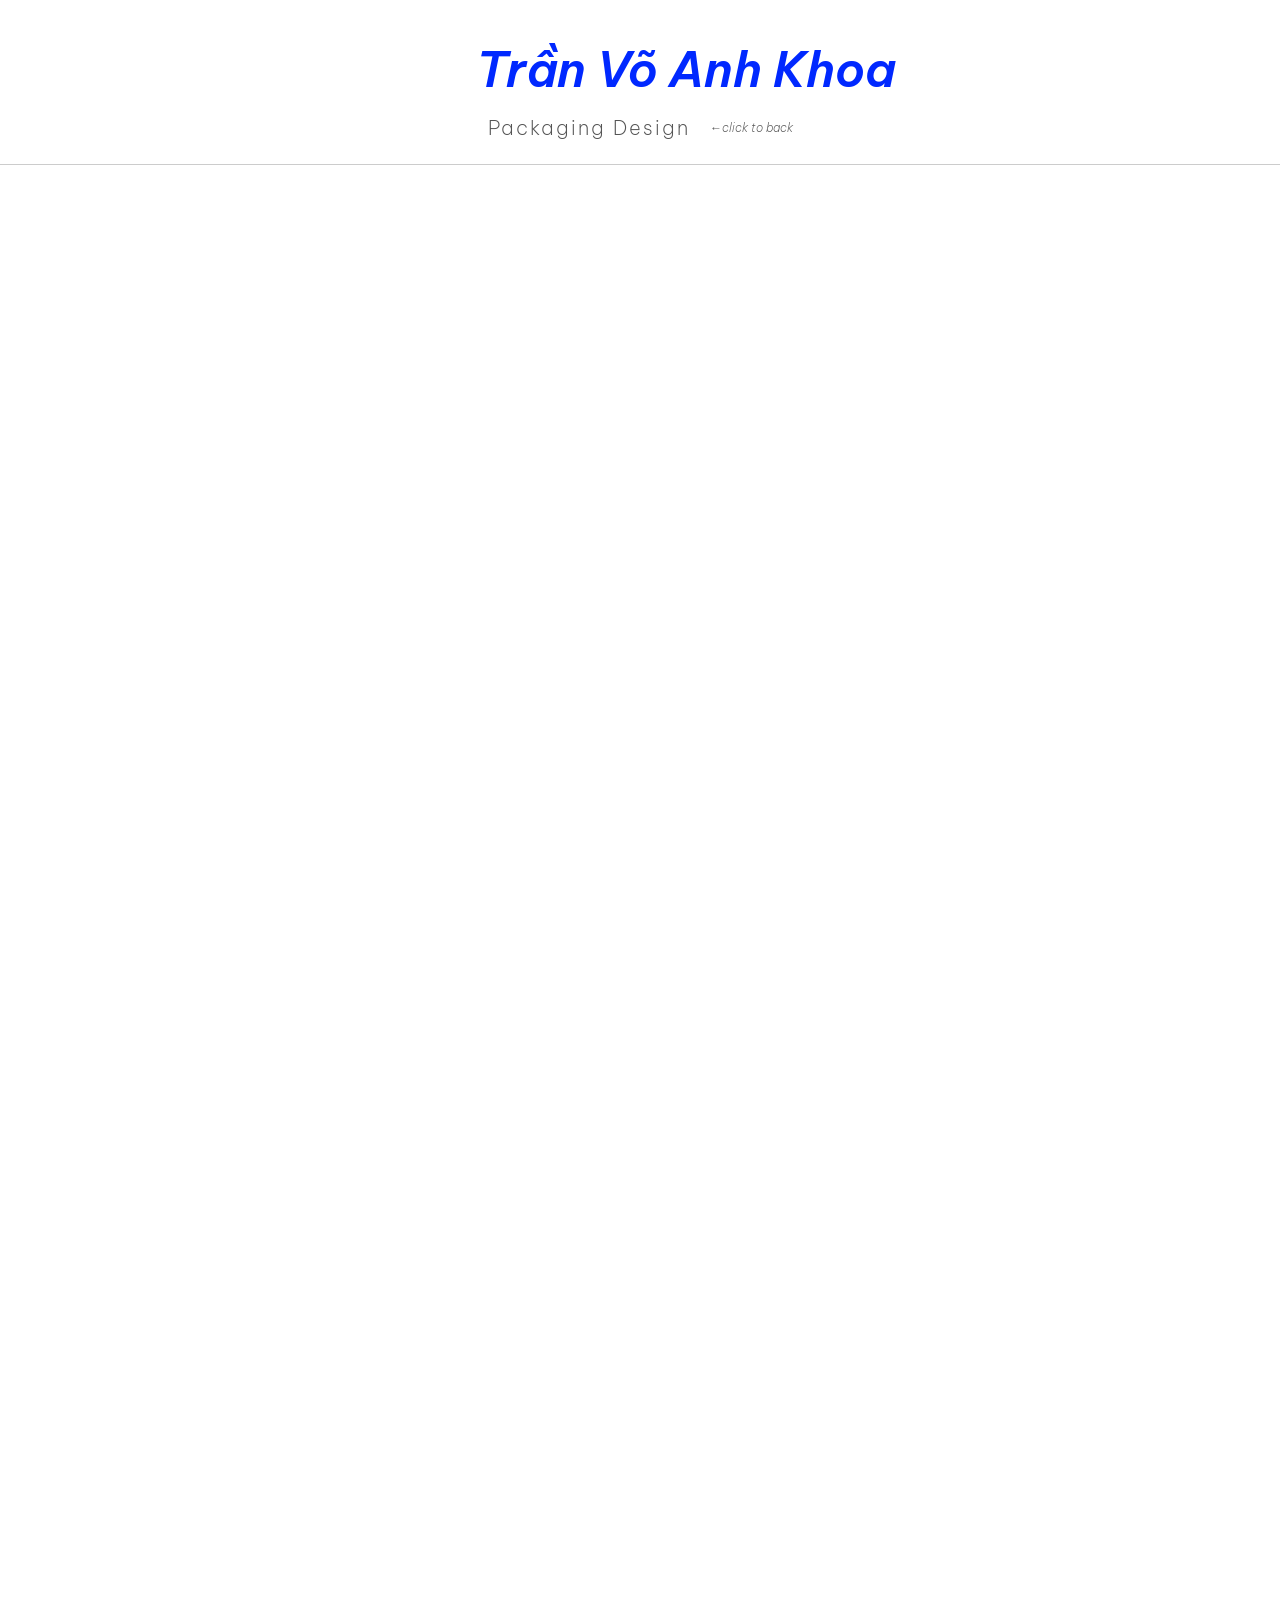
==== commit 798e8ac6: "update" ====
--- a/ceres.html
+++ b/ceres.html
@@ -23,7 +23,7 @@
     <div class="branding">
       <div class="name-container">
         <h1 class="main-name">
-          <a href="index.html" class="name-link">
+          <a href="index.html#Project" class="name-link">
 
             <span class="logo-box">
               <span id="logo"></span>
--- a/style.css
+++ b/style.css
@@ -3,6 +3,10 @@
   margin: 0;
   padding: 0;
   box-sizing: border-box;
+}
+
+section {
+  scroll-margin-top: 90px;
 }
 
 body {
@@ -38,6 +42,119 @@
 }
 
 /* NAV */
+/* ===== HAMBURGER ===== */
+
+.hamburger {
+  position: fixed;
+  top: 20px;
+  left: 15px;
+  z-index: 10002;
+  cursor: pointer;
+
+  display: none;
+  flex-direction: column;
+  gap: 6px;
+}
+
+.hamburger span {
+  width: 28px;
+  height: 3px;
+  background: #0028FF;
+  display: block;
+  transition: .4s;
+}
+
+
+/* ===== HAMBURGER → X ===== */
+
+.hamburger.active span:nth-child(1) {
+  transform: rotate(45deg) translate(6px, 6px);
+}
+
+.hamburger.active span:nth-child(2) {
+  opacity: 0;
+}
+
+.hamburger.active span:nth-child(3) {
+  transform: rotate(-45deg) translate(6px, -6px);
+}
+
+
+/* ===== OVERLAY BLUR ===== */
+
+.menu-overlay {
+  display: none;
+  position: fixed;
+  top: 0;
+  left: 0;
+  width: 100%;
+  height: 100vh;
+
+  backdrop-filter: blur(15px);
+  background: rgb(0, 0, 0);
+
+  opacity: 0;
+  pointer-events: none;
+
+  transition: .4s;
+
+  z-index: 10000;
+}
+
+.menu-overlay.show {
+  opacity: 1;
+  pointer-events: auto;
+}
+
+
+/* ===== MENU ===== */
+header {
+  backdrop-filter: none;
+  -webkit-backdrop-filter: none;
+  background: rgba(255, 255, 255, 0.9);
+}
+
+.hamburger {
+  display: none;
+}
+
+.mobile-menu {
+  position: fixed;
+  top: 0;
+  left: 0;
+  width: 100%;
+  height: 60px;
+  backdrop-filter: blur(20px);
+  -webkit-backdrop-filter: blur(20px);
+  background: rgba(255, 255, 255, 0.103);
+
+  display: flex;
+  justify-content: center;
+  align-items: center;
+  gap: 30px;
+  box-shadow: 0 10px 30px rgba(0, 0, 0, 0.08);
+  transform: translateY(-100%);
+  transition: .5s cubic-bezier(.77, 0, .18, 1);
+
+  z-index: 10001;
+}
+
+.mobile-menu.show {
+  transform: translateY(0px);
+}
+
+.mobile-menu a {
+  color: black;
+  font-size: 18px;
+  text-decoration: none;
+  letter-spacing: 1px;
+}
+
+.mobile-menu a:hover {
+  color: #0028FF;
+  opacity: .6;
+}
+
 .nav-left,
 .nav-right {
   display: flex;
@@ -255,15 +372,48 @@
 
 /* mobile */
 @media (max-width:768px) {
-
-  .hero-buttons {
-    justify-content: center;
-    /* mobile căn giữa */
-    flex-wrap: wrap;
-    /* tránh tràn màn hình */
-  }
-
-}
+  .hamburger {
+    display: flex;
+  }
+
+}
+
+@keyframes fadeIn {
+  from {
+    opacity: 0;
+    transform: translateY(-5px);
+  }
+
+  to {
+    opacity: 1;
+    transform: translateY(0);
+  }
+}
+
+.mobile-menu {
+  width: 100%;
+  height: 100px;
+
+  padding: 0 15px;
+
+  gap: 18px;
+
+  justify-content: space-between;
+}
+
+.mobile-menu a {
+  padding-top: 35px;
+  font-size: 14px;
+  letter-spacing: 0.5px;
+}
+
+.hero-buttons {
+  justify-content: left;
+  /* mobile căn giữa */
+  flex-wrap: wrap;
+  /* tránh tràn màn hình */
+}
+
 
 .hero-buttons .btn {
   max-width: 100%;
@@ -1108,7 +1258,7 @@
 /* cảm ơn đã xem */
 .thanks-section {
   width: 100%;
-  height: 70vh;
+  height: 600px;
   background: #0f1b2d;
   display: flex;
   flex-direction: column;
@@ -1182,32 +1332,67 @@
 }
 
 .contact-container {
+  max-width: 1200px;
+  margin: auto;
+
+  display: flex;
+  justify-content: space-between;
+  align-items: center;
+}
+
+.contact-item {
+  display: flex;
+  flex-direction: column;
+}
+
+.contact-item a {
+  display: flex;
+  flex-direction: column;
+  text-decoration: none;
+  color: white;
+}
+
+.contact-main {
+  color: white;
+  font-size: 18px;
+  white-space: nowrap;
+}
+
+.contact-hint {
+  color: white;
+  font-size: 12px;
+  opacity: 0.7;
+}
+
+.contact-item:hover {
+  opacity: 0.7;
+}
+
+/* campaign */
+.posm-four {
   display: flex;
   justify-content: center;
-  gap: 200px;
-  flex-wrap: wrap;
-}
-
-.contact-item {
-  display: flex;
   gap: 10px;
-  font-size: 18px;
-}
-
-.contact-item span {
-  color: #ffffff;
-}
-
-.contact-item a {
-  color: #ffffff;
-  text-decoration: none;
-}
-
-.contact-item a:hover {
-  opacity: 0.7;
-}
-
-/* campaign */
+}
+
+.posm-four img {
+
+  width: 25%;
+  display: block;
+  border-radius: 12px;
+}
+
+.posm-item.full {
+  padding-left: 160px;
+  display: flex;
+  justify-content: center;
+}
+
+.posm-item.full img {
+  max-width: 100%;
+  border-radius: 12px;
+}
+
 .poster-stand-row {
   display: flex;
   justify-content: center;
@@ -1492,10 +1677,10 @@
 /* GRID */
 
 .material-grid {
-  max-width: 1100px;
+  max-width: 1200px;
   margin: auto;
   display: grid;
-  grid-template-columns: repeat(3, 1fr);
+  grid-template-columns: repeat(4, 1fr);
   gap: 60px;
 }
 
@@ -1539,6 +1724,28 @@
 /* ============================= */
 
 @media (max-width:768px) {
+  .contact-container {
+    flex-direction: column;
+    gap: 28px;
+    text-align: center;
+  }
+
+  .contact-item {
+    align-items: center;
+  }
+
+  .contact-main {
+    font-size: 16px;
+  }
+
+  .contact-hint {
+    font-size: 11px;
+  }
+
+  header {
+    backdrop-filter: none;
+    -webkit-backdrop-filter: none;
+  }
 
   html,
   body {
@@ -1770,9 +1977,27 @@
   }
 
   /* ngọc ngà */
+  .posm-item.full {
+    padding-left: 50px;
+    display: flex;
+    justify-content: center;
+  }
+
+  .posm-item.full img {
+    max-width: 100%;
+  }
+
+  .posm-four {
+    padding: 5px;
+    flex-wrap: wrap;
+  }
+
+  .posm-four img {
+    width: calc(50% - 10px);
+  }
 
   .poster-stand-row {
-    padding: 40px;
+    padding-left: 30px;
     display: flex;
     justify-content: center;
     gap: 5px;
@@ -1875,7 +2100,7 @@
   .material-grid {
     display: flex;
     overflow-x: auto;
-    gap: 16px;
+    gap: 18px;
 
     scroll-snap-type: x mandatory;
     -webkit-overflow-scrolling: touch;
@@ -2054,6 +2279,10 @@
     color: #1c5c6b;
     margin-bottom: 15px;
   }
+
+  html {
+    scroll-behavior: auto;
+  }
 }
 
 html {
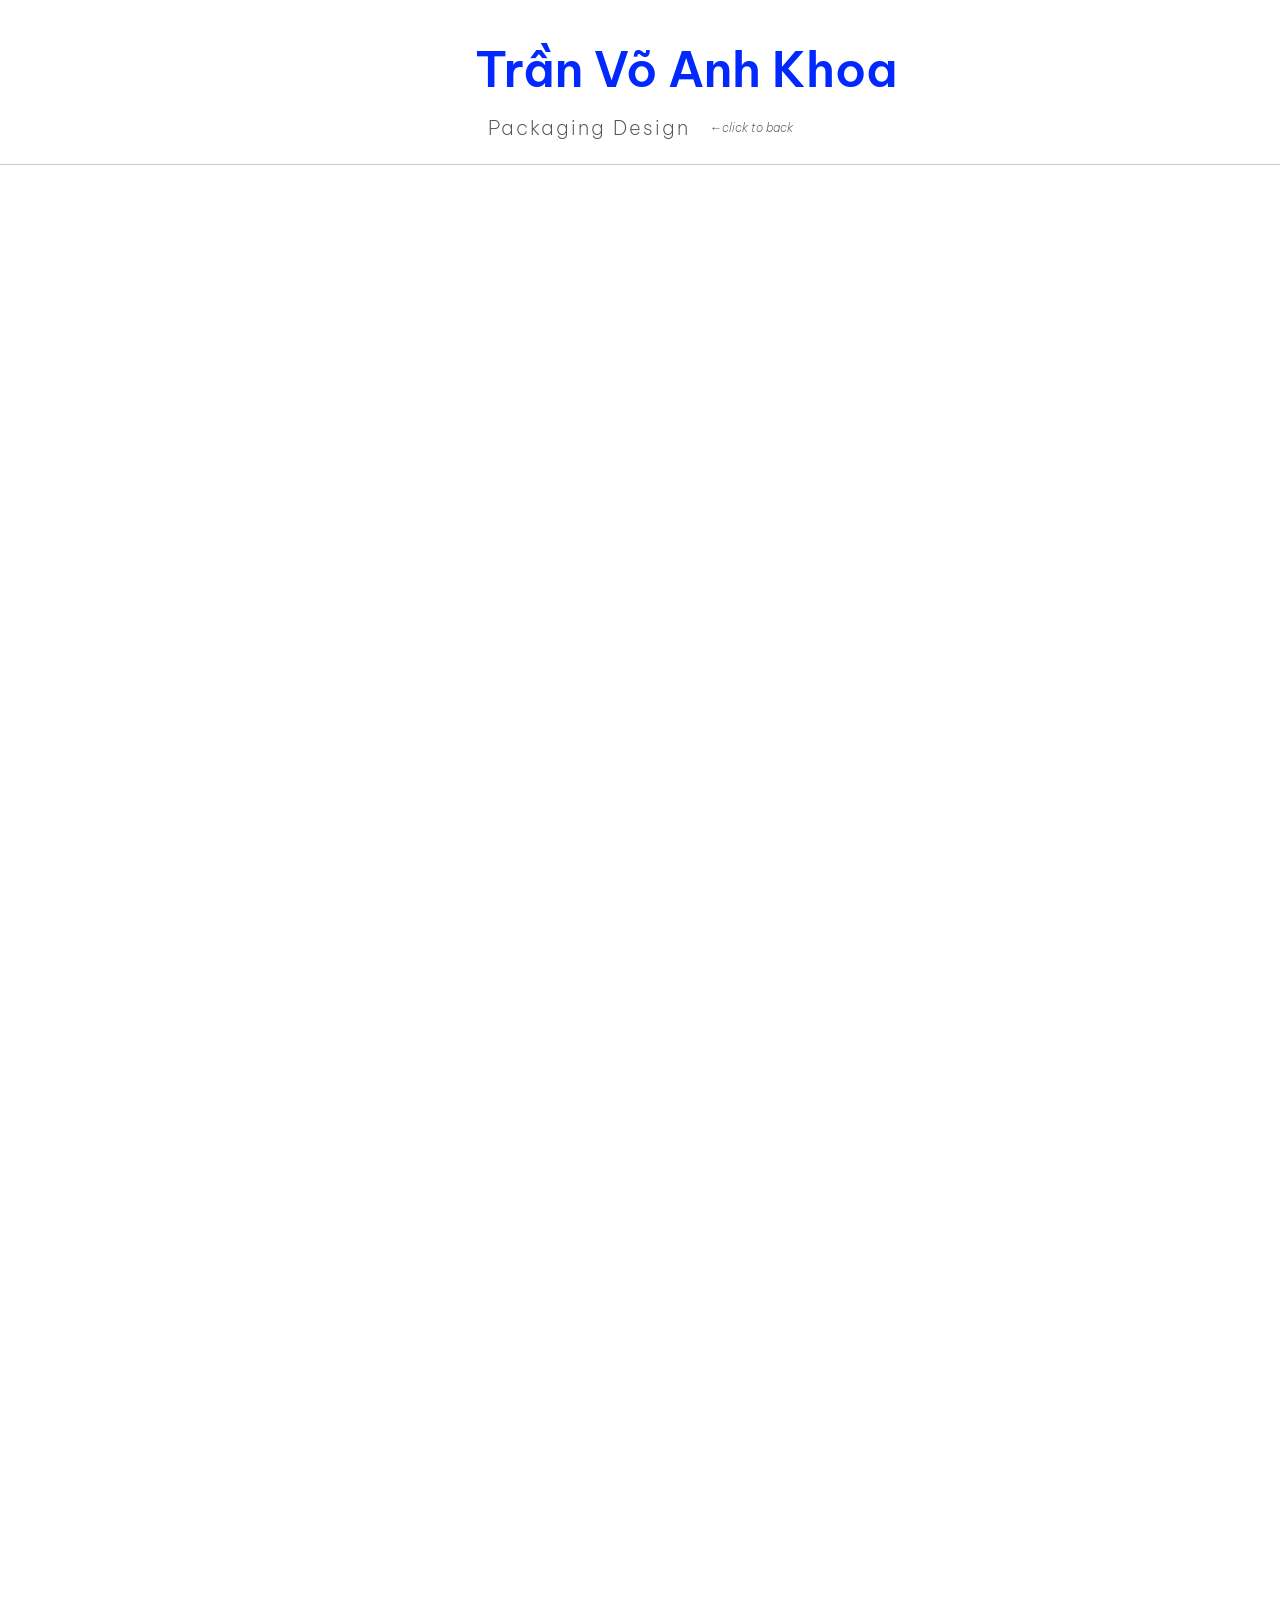
==== commit 38018f2a: "Update giao diện Mother's Day và POSM" ====
--- a/ceres.html
+++ b/ceres.html
@@ -112,7 +112,7 @@
     <p>
       Trong quá trình thiết kế, các yếu tố như bố cục thông tin, khả năng nhận diện thương hiệu
       và trải nghiệm khi cầm nắm sản phẩm đều được cân nhắc kỹ. Bao bì được định hướng sử dụng
-      các kỹ thuật in như ép kim và rập nổi các chi tiết và nhằm làm nổi bật logo và họa tiết, đồng thời
+      các kỹ thuật in như ép kim, rập nổi các chi tiết nhằm làm nổi bật logo và họa tiết, đồng thời
       tạo chiều sâu thị giác cho tổng thể thiết kế.
     </p>
 
--- a/style.css
+++ b/style.css
@@ -106,6 +106,15 @@
   pointer-events: auto;
 }
 
+.mothersday-hero-cp {
+  text-align: center;
+  margin-top: 100px;
+  padding-top: 40px;
+  padding-left: 40px;
+  padding-right: 40px;
+  background: #ffffff;
+  /* Hoặc điều chỉnh số px cho bằng với độ cao của header */
+}
 
 /* ===== MENU ===== */
 header {
@@ -228,7 +237,7 @@
   font-size: 12px;
   letter-spacing: 2px;
   text-transform: uppercase;
-  color: #0028FF;
+  color: #0b192d;
   margin-bottom: 6px;
 }
 
@@ -265,7 +274,7 @@
 .main-name {
   font-size: 48px;
   font-weight: 600;
-  font-style: italic;
+  font-style: normal;
   color: #0026ff;
 }
 
@@ -819,7 +828,6 @@
 }
 
 header.scrolled {
-  box-shadow: 0 3px 8px #0028FF;
   background: #1e40ff09;
 }
 
@@ -1425,15 +1433,19 @@
 .standee-row {
   display: flex;
   justify-content: center;
-  gap: 80px;
+  gap: 40px;
   margin-bottom: 30px;
 }
 
 .standee-row img {
-  width: 100%;
-  max-width: 400px;
-  height: auto;
-  border-radius: 12px;
+  display: flex;
+  justify-content: center;
+  gap: 40px;
+  /* Khoảng cách giữa 2 standee rộng ra chút cho thoáng */
+  width: 100%;
+  max-width: 900px;
+  margin: 0 auto 30px auto;
+  /* Margin bottom để cách xa hình mockup bên dưới */
 }
 
 .standee-mockup {
@@ -1450,11 +1462,11 @@
 }
 
 .posm-title {
-  text-align: left;
+  text-align: center;
   font-size: 14px;
   letter-spacing: 1px;
   margin-bottom: 12px;
-  color: #91182A;
+  color: #5c000e;
   text-transform: uppercase;
 }
 
@@ -1565,7 +1577,7 @@
   text-align: center;
   font-size: 40px;
   font-weight: 700;
-  color: #91182A;
+  color: #5c000e;
   margin-bottom: 80px;
 }
 
@@ -1574,8 +1586,8 @@
   text-align: center;
   font-size: 40px;
   font-weight: 700;
-  color: #91182A;
-  margin-bottom: 50px;
+  color: #5c000e;
+  margin-bottom: 20px;
 }
 
 .keyvisual-titles {
@@ -1584,7 +1596,7 @@
   text-align: center;
   font-size: 40px;
   font-weight: 700;
-  color: #91182A;
+  color: #5c000e;
   margin-bottom: 0px;
 }
 
@@ -1606,7 +1618,6 @@
   /* ảnh tự scale để lấp khung */
 
   border-radius: 12px;
-  box-shadow: 0 0 40px #91182a44;
 }
 
 .keyvisual {
@@ -1626,7 +1637,6 @@
   width: 100%;
   height: auto;
   display: block;
-  box-shadow: 0 0 50px #91182a49;
 }
 
 .campaign-intro {
@@ -1645,7 +1655,7 @@
   font-size: 48px;
   font-weight: 600;
   margin-bottom: 40px;
-  color: #91182A;
+  color: #5c000e;
   letter-spacing: 1px;
 }
 
@@ -1669,7 +1679,7 @@
   text-align: center;
   font-size: 40px;
   font-weight: 700;
-  color: #91182A;
+  color: #5c000e;
   margin-bottom: 80px;
   letter-spacing: -0.5px;
 }
@@ -1680,14 +1690,21 @@
   max-width: 1200px;
   margin: auto;
   display: grid;
-  grid-template-columns: repeat(4, 1fr);
+  grid-auto-flow: column;
+  /* Ép tất cả nằm ngang */
+  grid-auto-columns: 1fr;
+  /* Tự động chia kích thước các cột bằng nhau */
   gap: 60px;
 }
 
+.material-dots {
+  display: none;
+}
+
 /* CARD */
 
 .material-card {
-  color: #91182A;
+  color: #5c000e;
   text-align: center;
 }
 
@@ -1717,6 +1734,344 @@
   font-size: 15px;
   line-height: 1.7;
   color: #000000;
+}
+
+/* ========================================================= */
+/* CSS RIÊNG CHO FACEBOOK POST - MOTHER'S DAY CAMPAIGN       */
+/* ========================================================= */
+
+.md-facebook-post {
+  width: 100%;
+  max-width: 1200px;
+  margin: 0 auto;
+  padding: 0;
+}
+
+.md-section-title {
+  padding-top: 30px;
+  padding-bottom: 20px;
+  text-align: center;
+  font-size: 40px;
+  font-weight: 700;
+  /* Dùng lại biến màu của trang Mother's Day để đồng bộ */
+  color: var(--md-heading-color, #006871);
+  margin-bottom: 0px;
+}
+
+.md-post-grid {
+  display: flex;
+  flex-direction: column;
+  align-items: center;
+  gap: 40px;
+}
+
+.md-post-item {
+  display: flex;
+  flex-direction: column;
+}
+
+.md-post-title {
+  text-align: center;
+  font-size: 14px;
+  letter-spacing: 1px;
+  margin-bottom: 12px;
+  /* Dùng lại biến màu của trang Mother's Day */
+  color: var(--md-heading-color, #006871);
+  text-transform: uppercase;
+}
+
+.md-post-small {
+  max-width: 600px;
+  width: 100%;
+  display: block;
+  margin-left: auto;
+  margin-right: auto;
+  border-radius: 8px;
+  /* Bo góc ảnh mượt mà */
+}
+
+/* Khung bọc 4 ảnh vuông cho Promotion Post */
+.md-post-four {
+  display: flex;
+  justify-content: space-between;
+  /* Đẩy 2 hình ngoài cùng ra sát 2 mép */
+  gap: 10px;
+  width: 100%;
+  /* Đảm bảo khung bọc full 100% bằng đúng banner */
+}
+
+.md-post-four img {
+  /* Công thức: Lấy 100% chiều ngang trừ đi 30px (của 3 cái gap 10px) rồi mới chia 4 */
+  width: calc((100% - 30px) / 4);
+  display: block;
+  border-radius: 12px;
+}
+
+/* ========================================================= */
+/* CSS CHO BANNER SỰ KIỆN & CẮT ẢNH VUÔNG ĐỀU NHAU           */
+/* ========================================================= */
+
+/* Banner ngang hiển thị full chiều rộng container */
+.md-event-banner {
+  width: 100%;
+  display: block;
+  margin-bottom: 10px;
+  /* Khoảng cách với 4 hình dưới */
+}
+
+/* Ép 4 hình (dù dọc hay vuông) đều thành hình vuông bằng nhau để không bị lệch hàng */
+.md-square-crop {
+  aspect-ratio: 1 / 1;
+  object-fit: cover;
+  /* Tự động zoom cắt gọn phần thừa mà không làm méo ảnh */
+}
+
+.md-slogan {
+  display: block;
+  /* Ép câu slogan tự động rớt xuống dòng mới */
+  font-size: 60%;
+  /* Chữ sẽ tự động thu nhỏ bằng 60% so với chữ Mother's Day Campaign */
+  font-weight: 400;
+  /* Nét chữ mỏng lại để nhường sự nổi bật cho tên chiến dịch */
+  font-style: italic;
+  /* In nghiêng tạo sự mềm mại, sang trọng */
+  color: #001a1d;
+  /* Đổi sang màu xám trầm để tách biệt với màu xanh ngọc ở trên */
+  margin-top: 12px;
+  /* Cách dòng trên ra một xíu cho thoáng */
+  letter-spacing: 0.5px;
+}
+
+/* ========================================================= */
+/* CSS CHO POSM OFFLINE - MOTHER'S DAY CAMPAIGN              */
+/* ========================================================= */
+
+.md-posm-section {
+  padding: 60px 40px;
+  background: #fff;
+  text-align: center;
+}
+
+.md-posm-container {
+  max-width: 1200px;
+  margin: 0 auto;
+  display: flex;
+  flex-direction: column;
+  gap: 60px;
+}
+
+/* Hàng ngang 4 ảnh cho Booth */
+.md-posm-row {
+  display: flex;
+  justify-content: center;
+  gap: 15px;
+  width: 100%;
+}
+
+.md-posm-row img {
+  /* Chia 4 cột và trừ đi các khoảng gap */
+  width: calc((100% - 45px) / 4);
+  height: auto;
+  border-radius: 12px;
+  object-fit: cover;
+  transition: transform 0.3s ease;
+}
+
+
+/* Hình check-in lớn phía dưới */
+.md-checkin-large {
+  width: 100%;
+  max-width: 1000px;
+  margin: 0 auto;
+}
+
+.md-checkin-large img {
+  width: 100%;
+  height: auto;
+  border-radius: 16px;
+  display: block;
+}
+
+/* ========================================================= */
+/* CSS CHO STANDEE - MOTHER'S DAY CAMPAIGN                   */
+/* ========================================================= */
+
+/* Hàng ngang 2 Standee thiết kế */
+.md-standee-row {
+  display: flex;
+  justify-content: center;
+  gap: 40px;
+  /* Khoảng cách giữa 2 standee rộng ra chút cho thoáng */
+  width: 100%;
+  max-width: 900px;
+  margin: 0 auto 30px auto;
+  /* Margin bottom để cách xa hình mockup bên dưới */
+}
+
+.md-standee-row img {
+  /* Chia đôi, mỗi hình chiếm gần nửa chiều ngang */
+  width: calc((100% - 40px) / 2);
+  height: auto;
+  border-radius: 12px;
+  box-shadow: 0 10px 30px rgba(0, 0, 0, 0.05);
+  /* Đổ bóng nhẹ cho Standee nổi khối */
+}
+
+/* Standee Mockup tổng */
+.md-standee-mockup {
+  width: 100%;
+  max-width: 1000px;
+  margin: 0 auto;
+}
+
+.md-standee-mockup img {
+  width: 100%;
+  height: auto;
+  display: block;
+}
+
+.md-easel-row img {
+  height: auto;
+  border-radius: 12px;
+}
+
+/* ========================================================= */
+/* CSS CHO POSTER THANG MÁY - MOTHER'S DAY                   */
+/* ========================================================= */
+
+.md-elevator-poster {
+  display: flex;
+  justify-content: center;
+  width: 100%;
+  margin: 0 auto;
+}
+
+.md-elevator-poster img {
+  width: 100%;
+  max-width: 450px;
+  /* Poster dọc nên giới hạn bề ngang để chiều cao không bị quá lố trên PC */
+  height: auto;
+  border-radius: 12px;
+
+}
+
+
+.nn-thanks-section {
+  width: 100%;
+  padding: 120px 20px;
+  background: #ffffff;
+  text-align: center;
+}
+
+.nn-thanks-title {
+  font-size: 56px;
+  font-weight: 700;
+  letter-spacing: 4px;
+  margin-bottom: 24px;
+  /* Dùng màu đỏ đô/đỏ mận của Ngọc Ngà */
+  color: var(--nn-heading-color, #5c000e);
+  transition: 0.4s;
+}
+
+.nn-thanks-sub {
+  font-size: 18px;
+  letter-spacing: 2px;
+  margin-bottom: 18px;
+  color: var(--nn-heading-color, #5c000e);
+}
+
+/* ========================================================= */
+/* CSS CHO FLIP MENU (MENU LẬT) - MOTHER'S DAY               */
+/* ========================================================= */
+
+/* Hàng ngang 3 ảnh thiết kế */
+.md-flipmenu-row {
+  display: flex;
+  justify-content: center;
+  gap: 20px;
+  /* Khoảng cách giữa các ảnh */
+  width: 100%;
+  max-width: 1000px;
+  margin: 0 auto 30px auto;
+  /* Margin bottom để cách xa hình mockup bên dưới */
+}
+
+.md-flipmenu-row img {
+  /* Chia 3 cột, trừ đi 2 khoảng gap 20px (tổng 40px) */
+  width: calc((100% - 40px) / 3);
+  height: auto;
+  border-radius: 12px;
+  box-shadow: 0 10px 30px rgba(0, 0, 0, 0.05);
+  /* Đổ bóng nhẹ làm nổi khối ảnh */
+}
+
+/* Ảnh Mockup Menu lật nằm ngang */
+.md-flipmenu-mockup {
+  width: 100%;
+  max-width: 1000px;
+  margin: 0 auto;
+}
+
+.md-flipmenu-mockup img {
+  width: 100%;
+  height: auto;
+  display: block;
+  border-radius: 12px;
+}
+
+.nn-project-meta {
+  display: flex;
+  justify-content: center;
+  gap: 60px;
+  margin-bottom: 80px;
+  text-align: center;
+}
+
+.nn-meta-item {
+  display: flex;
+  flex-direction: column;
+}
+
+.nn-meta-label {
+  font-size: 12px;
+  letter-spacing: 2px;
+  text-transform: uppercase;
+  /* Nhận màu đỏ mận tự động */
+  color: var(--nn-heading-color, #5c000e);
+  margin-bottom: 6px;
+}
+
+.nn-meta-value {
+  font-size: 16px;
+  font-weight: 500;
+  color: #111;
+}
+
+/* ========================================================= */
+/* CSS CHO LEAFLET (TỜ RƠI) - MOTHER'S DAY                   */
+/* ========================================================= */
+
+.md-leaflet-single {
+  display: flex;
+  justify-content: center;
+  width: 100%;
+  max-width: 800px;
+  /* Khống chế độ to vừa phải trên PC */
+  margin: 0 auto;
+}
+
+.md-leaflet-single img {
+  width: 100%;
+  height: auto;
+  display: block;
+}
+
+.nn-project-credit {
+  font-size: 14px;
+  font-style: italic;
+  letter-spacing: 1px;
+  margin-top: 10px;
+  color: var(--nn-heading-color, #5c000e);
 }
 
 /* ============================= */
@@ -1753,6 +2108,93 @@
     padding: 0;
     width: 100%;
     overflow-x: hidden;
+  }
+
+  .md-section-title {
+    font-size: 28px;
+    margin-bottom: 30px;
+  }
+
+  .md-post-small {
+    max-width: 340px;
+  }
+
+  /* Ép 4 ảnh thành 2 hàng vuông vức trên điện thoại */
+  .md-post-four {
+    gap: 15px;
+    padding: 0 15px;
+    flex-wrap: wrap;
+  }
+
+  /* Trừ đi 1 khoảng gap 20px ở giữa rồi chia 2 để được 2 cột hoàn hảo */
+  .md-post-four img {
+    width: calc((100% - 15px) / 2);
+  }
+
+  .md-standee-row {
+    flex-direction: column;
+    align-items: center;
+    gap: 20px;
+    padding: 0 20px;
+    box-sizing: border-box;
+  }
+
+  .md-standee-row img {
+    width: 100%;
+    /* Trên mobile, mỗi standee full chiều ngang */
+    max-width: 400px;
+    /* Giới hạn độ to tối đa để không bị phình quá */
+  }
+
+  .md-standee-mockup {
+    padding: 0 20px;
+    box-sizing: border-box;
+  }
+
+  .md-posm-section {
+    padding: 40px 20px;
+  }
+
+  /* Trên mobile gập 4 ảnh thành 2 hàng 2 cột */
+  .md-posm-row {
+    flex-wrap: wrap;
+    gap: 15px;
+  }
+
+  .md-posm-row img {
+    width: calc((100% - 15px) / 2);
+  }
+
+  .md-checkin-large {
+    padding: 0 10px;
+  }
+
+  .md-easel-row {
+    flex-direction: row;
+    /* Ép nó nằm ngang thay vì rớt xuống cột dọc */
+    justify-content: space-between;
+    gap: 0px;
+    /* Khoảng cách giữa 2 hình là 20px */
+    padding: 0 0px;
+    box-sizing: border-box;
+  }
+
+  .md-easel-row img {
+    /* Chia đôi màn hình, trừ đi khoảng hở 20px ở giữa */
+    width: calc((100% - 20px) / 2);
+    max-width: none;
+    /* Gỡ bỏ giới hạn max-width cũ */
+  }
+
+  .md-elevator-poster {
+    padding: 0 20px;
+    /* Cách đều 2 lề điện thoại 20px giống các mục trên */
+    box-sizing: border-box;
+  }
+
+  .md-elevator-poster img {
+    max-width: 100%;
+    /* Trên mobile thì cứ bung full 100% của khoảng trống còn lại */
   }
 
   * {
@@ -2024,7 +2466,7 @@
     font-size: 14px;
     letter-spacing: 1px;
     margin-bottom: 12px;
-    color: #91182A;
+    color: #5c000e;
     text-transform: uppercase;
   }
 
@@ -2060,7 +2502,6 @@
     width: 50%;
     max-width: 420px;
     height: auto;
-    box-shadow: 0 0 20px #ff00261e;
   }
 
   .keyvisual-title {
@@ -2085,7 +2526,7 @@
   }
 
   .material-title {
-    font-size: 38px;
+    font-size: 28px;
     margin-bottom: 20px;
     text-align: center;
   }
@@ -2097,6 +2538,26 @@
     animation-play-state: paused;
   }
 
+  .material-dots {
+    display: flex;
+    justify-content: center;
+    gap: 6px;
+    margin-top: 12px;
+  }
+
+  .m-dot {
+    width: 5px;
+    height: 5px;
+    border-radius: 50%;
+    background: #727272;
+    transition: .3s;
+  }
+
+  .m-dot.active {
+    background: #000000;
+    transform: scale(1.4);
+  }
+
   .material-grid {
     display: flex;
     overflow-x: auto;
@@ -2107,7 +2568,7 @@
 
     padding-bottom: 10px;
 
-    animation: swipeHint 1.2s ease-in-out infinite;
+    animation: swipeHint 1.2s ease-in-out 2;
     animation-delay: 2s;
   }
 
@@ -2118,7 +2579,7 @@
     }
 
     40% {
-      transform: translateX(-12px);
+      transform: translateX(-10px);
     }
 
     80% {
@@ -2150,7 +2611,6 @@
 
   .keyvisual img {
     border-radius: 6px;
-    box-shadow: 0px 0px 35px #91182a2f;
   }
 
   .campaign-intro {
@@ -2232,6 +2692,24 @@
     max-width: 300px;
   }
 
+  .nn-project-meta {
+    gap: 30px;
+    margin: auto;
+    padding-bottom: 20px;
+  }
+
+  .nn-meta-label {
+    font-size: 12px;
+  }
+
+  .nn-meta-value {
+    font-size: 12px;
+  }
+
+  .nn-meta-item {
+    align-items: center;
+  }
+
   .project-meta {
     gap: 30px;
     margin: auto;
@@ -2283,6 +2761,10 @@
   html {
     scroll-behavior: auto;
   }
+
+  .service-icon {
+    display: none;
+  }
 }
 
 html {
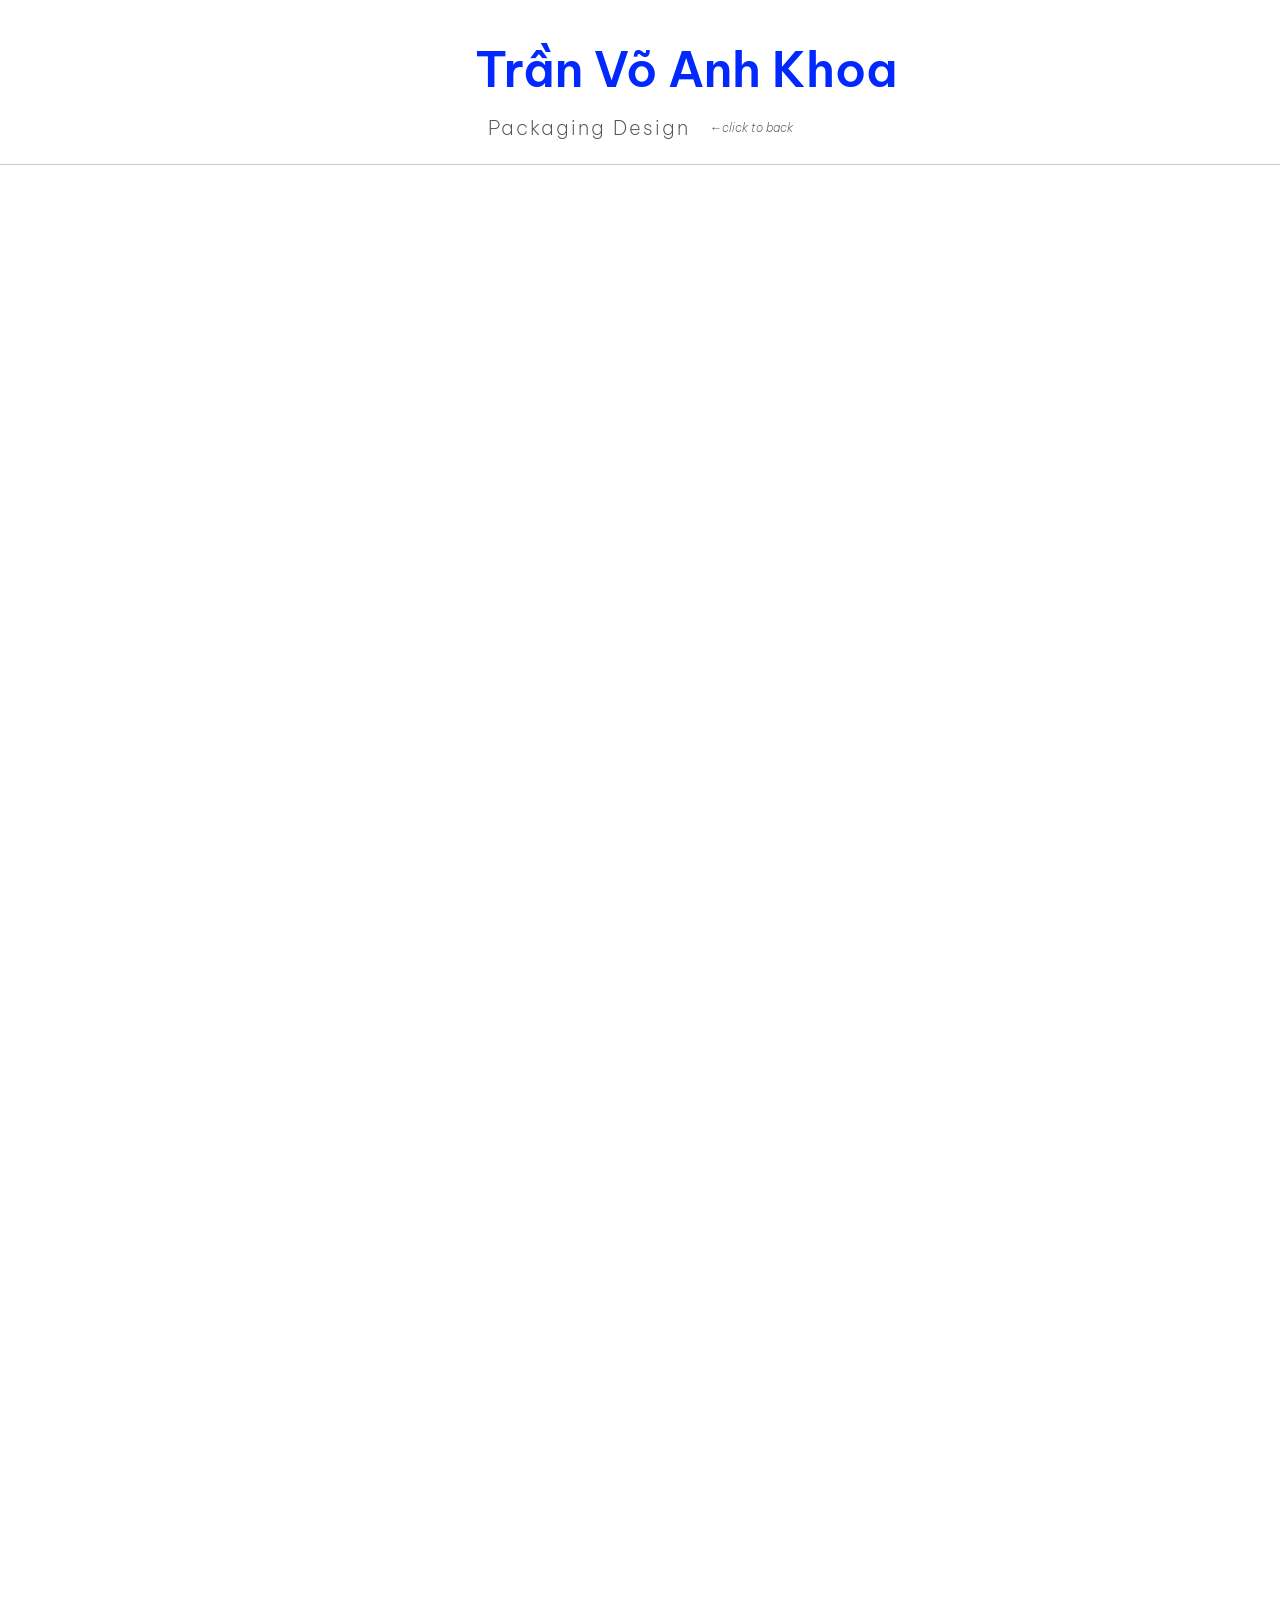
==== commit 9a20b3e0: "Update noi dung Tet va toi uu hieu ung muot cho Portfolio" ====
--- a/ceres.html
+++ b/ceres.html
@@ -13,7 +13,7 @@
   <link rel="stylesheet" href="style.css">
 </head>
 
-<body class="loading">
+<body class="loading no-zoom-page">
   <header class="main-header">
     <nav class="nav-left">
       <a href="#about" class="nav-item"></a>
@@ -67,7 +67,7 @@
       </div>
 
       <div class="meta-item">
-        <span class="meta-label">Design</span>
+        <span class="meta-label">Execution</span>
         <span class="meta-value">Trần Võ Anh Khoa</span>
       </div>
     </div>
--- a/style.css
+++ b/style.css
@@ -114,6 +114,71 @@
   padding-right: 40px;
   background: #ffffff;
   /* Hoặc điều chỉnh số px cho bằng với độ cao của header */
+}
+
+html,
+body {
+  width: 100%;
+  max-width: 100vw;
+  overflow-x: hidden !important;
+  position: relative;
+  margin: 0;
+  padding: 0;
+}
+
+/* Đảm bảo mọi thành phần không bị tính sai kích thước */
+*,
+*::before,
+*::after {
+  box-sizing: border-box;
+}
+
+/* Hiệu ứng trỏ chuột cho các ảnh có thể click */
+img {
+  cursor: zoom-in;
+}
+
+.main-header img,
+.skill-item img,
+.social-icons img,
+.no-zoom {
+  cursor: default;
+}
+
+/* ======================================================= */
+/* THANH TIẾN TRÌNH ĐỌC (READING PROGRESS BAR)             */
+/* ======================================================= */
+.progress-container {
+  position: fixed;
+  top: 0;
+  left: 0;
+  width: 100%;
+  height: 4px;
+  /* Độ dày của thanh, Khoa có thể chỉnh nhỏ lại thành 3px hoặc 2px nếu thích mỏng hơn */
+  background: transparent;
+  z-index: 999999;
+  /* Đảm bảo luôn nằm trên cùng, đè lên cả header */
+  pointer-events: none;
+  /* Không cản trở các thao tác click */
+}
+
+.progress-bar {
+  height: 100%;
+  background: #0028FF;
+  /* Màu xanh thương hiệu của Khoa */
+  width: 0%;
+  /* Mặc định bằng 0, JS sẽ tự động kéo dài ra */
+  transition: width 0.1s ease-out;
+  /* Giúp thanh chạy mượt mà theo nhịp cuộn */
+}
+
+/* ======================================================= */
+/* FIX LỖI GIẬT KHỰNG KHI CUỘN QUA VIDEO YOUTUBE (LENIS)   */
+/* ======================================================= */
+
+/* Khi trang đang được cuộn, tắt tương tác của iframe để tránh bị nuốt lệnh lăn chuột */
+html.lenis-scrolling iframe {
+  pointer-events: none !important;
 }
 
 /* ===== MENU ===== */
@@ -615,11 +680,11 @@
 
 .services-grid {
   background: #ffffff;
-  padding: 0px 20px;
+  padding: 0px 60px;
   /* trên dưới | trái phải */
   display: grid;
   grid-template-columns: repeat(2, 1fr);
-  gap: 40px;
+  gap: 50px;
   margin-top: 50px;
 }
 
@@ -727,7 +792,7 @@
 
 .section-header {
   text-align: center;
-  padding: 80px 0 0px 0;
+  padding: 80px 0 20px 0;
   max-width: 800px;
   margin: 0px auto 0px auto;
 }
@@ -762,26 +827,134 @@
   transition: 0.3s ease;
 }
 
-.design-philosophy {
-  padding: 20px 20px;
-  background: #ffffff;
-  text-align: left;
-  /* đổi từ center -> left */
-}
-
-.dp-container {
+/* ========================================================= */
+/* CSS MỚI CHO ABOUT SECTION                                 */
+/* ========================================================= */
+.modern-about-section {
+  padding: 120px 20px;
+  background: #fcfcfc;
+  /* Nền xám cực nhẹ để làm nổi bật các thẻ card trắng */
+  color: #111;
+}
+
+.about-wrapper {
+  max-width: 1100px;
   margin: 0 auto;
-}
-
-.dp-title p {
-  font-style: italic;
-  color: #0028ff;
-  margin-bottom: 60px;
-}
-
-.dp-card {
-  max-width: 800px;
-  margin: 0 auto 70px;
+  display: flex;
+  flex-direction: column;
+  gap: 70px;
+}
+
+/* Khối Text Giới Thiệu */
+.about-main-text {
+  max-width: 850px;
+  margin: 0 auto;
+  text-align: center;
+}
+
+.about-main-text h2 {
+  color: #0028FF;
+  font-size: clamp(32px, 5vw, 40px);
+  font-weight: 800;
+  margin-bottom: 24px;
+  text-transform: uppercase;
+  letter-spacing: 2px;
+}
+
+.about-main-text .lead-text {
+  font-size: clamp(16px, 2vw, 18px);
+  line-height: 1.9;
+  color: #444;
+}
+
+.about-main-text .lead-text span {
+  color: #0028FF;
+  font-weight: 700;
+}
+
+/* Lưới 4 Thẻ Triết Lý */
+.philosophy-grid {
+  display: grid;
+  grid-template-columns: repeat(4, 1fr);
+  gap: 24px;
+}
+
+.phil-card {
+  background: #fff;
+  padding: 40px 30px;
+  border-radius: 20px;
+  border: 1px solid rgba(0, 0, 0, 0.05);
+  transition: all 0.4s cubic-bezier(0.25, 0.8, 0.25, 1);
+  position: relative;
+  overflow: hidden;
+}
+
+.phil-card:hover {
+  transform: translateY(-8px);
+  box-shadow: 0 20px 40px rgba(0, 40, 255, 0.08);
+  border-color: rgba(0, 40, 255, 0.3);
+}
+
+/* Chữ số nghệ thuật ở góc */
+.phil-num {
+  font-size: 56px;
+  font-weight: 900;
+  color: rgba(0, 40, 255, 0.06);
+  margin-bottom: 10px;
+  line-height: 1;
+  transition: color 0.4s ease, transform 0.4s ease;
+}
+
+.phil-card:hover .phil-num {
+  color: #0028FF;
+  transform: scale(1.05);
+}
+
+.phil-card h3 {
+  font-size: 20px;
+  font-weight: 700;
+  margin-bottom: 12px;
+  color: #0028FF;
+}
+
+.phil-card p {
+  font-size: 15px;
+  line-height: 1.6;
+  color: #555;
+}
+
+/* ============================= */
+/* MOBILE FIX CHO ABOUT          */
+/* ============================= */
+@media (max-width: 992px) {
+  .philosophy-grid {
+    grid-template-columns: repeat(2, 1fr);
+    /* Tablet: 2 cột */
+  }
+}
+
+@media (max-width: 768px) {
+  .modern-about-section {
+    padding: 80px 20px;
+  }
+
+  .about-wrapper {
+    gap: 50px;
+  }
+
+  .philosophy-grid {
+    grid-template-columns: 1fr;
+    /* Mobile: 1 cột */
+    gap: 16px;
+  }
+
+  .phil-card {
+    padding: 30px 25px;
+  }
+
+  .phil-num {
+    font-size: 48px;
+  }
 }
 
 .dp-heading {
@@ -993,13 +1166,63 @@
 .projects-grid {
   display: grid;
   grid-template-columns: repeat(3, 1fr);
-  gap: 40px;
-  margin-top: 60px;
+  gap: 50px 30px;
+
+  /* Thêm 3 dòng này để gom grid lại và căn giữa */
+  max-width: 1100px;
+  margin: 60px auto 0;
+  padding: 0 20px;
+  padding-bottom: 20px;
+  /* Khoảng thở 2 bên lề để không bị sát mép khi thu nhỏ trình duyệt */
 }
 
 .project-card {
   display: flex;
   flex-direction: column;
+  background: transparent;
+}
+
+.project-thumb {
+  position: relative;
+  width: 100%;
+  height: 280px;
+  /* Cố định chiều cao cho đều */
+  border-radius: 16px;
+  overflow: hidden;
+  background: #f0f0f0;
+}
+
+.project-thumb img {
+  width: 100%;
+  height: 100%;
+  object-fit: cover;
+  transition: transform 0.6s cubic-bezier(0.25, 1, 0.5, 1);
+}
+
+.project-overlay {
+  position: absolute;
+  top: 0;
+  left: 0;
+  width: 100%;
+  height: 100%;
+  background: rgba(0, 38, 255, 0.384);
+  /* Màu xanh Khoa thích */
+  display: flex;
+  align-items: center;
+  justify-content: center;
+  opacity: 0;
+  transition: all 0.4s ease;
+}
+
+.view-project-btn {
+  padding: 12px 24px;
+  border: 2px solid #fff;
+  color: #fff;
+  text-decoration: none;
+  font-weight: 600;
+  border-radius: 99px;
+  transform: translateY(20px);
+  transition: all 0.4s ease;
 }
 
 .project-link {
@@ -1024,28 +1247,91 @@
 }
 
 /* hover zoom */
-.project-card:hover img {
-  transform: scale(1.05);
+/* Hover Effect */
+/* ======================================================= */
+/* FIX LỖI PARALLAX TRÀN KHUNG & ZOOM CHUẨN                */
+/* ======================================================= */
+
+/* 1. Ép thẻ cha cắt cúp gọn gàng, fix triệt để lỗi tràn góc bo tròn trên Safari */
+.project-thumb {
+  -webkit-mask-image: -webkit-radial-gradient(white, black);
+  mask-image: radial-gradient(white, black);
+}
+
+/* 2. Ép cái khung ảo của thư viện Parallax sinh ra phải vừa khít 100% */
+.simpleParallax {
+  width: 100%;
+  height: 100%;
+  /* Gắn hiệu ứng mượt vào khung này */
+  transition: transform 0.5s cubic-bezier(0.25, 1, 0.5, 1);
+}
+
+/* 3. Chuyển hiệu ứng Zoom sang cho cái khung ảo, để yên cho tấm ảnh bên trong trượt Parallax */
+.project-card:hover .simpleParallax {
+  transform: scale(1.08);
+  /* Phóng to nhẹ khung lên 8% nhìn rất sang */
+}
+
+/* 4. Xóa bỏ cái transition cũ của ảnh để không bị khựng khi cuộn trang */
+.project-thumb img {
+  transition: filter 0.4s ease !important;
+}
+
+/* ======================================================= */
+/* FIX LỖI KHỰNG GIẬT HIỆU ỨNG 3D THẺ CARD                 */
+/* ======================================================= */
+.project-card:hover,
+.service-card:hover,
+.material-card:hover,
+.sw-card:hover,
+.phil-card:hover {
+  /* Ép bỏ thuộc tính "transform" ra khỏi CSS transition khi đang hover, 
+       chỉ giữ lại hiệu ứng làm mượt cho màu nền, bóng đổ và độ mờ */
+  transition-property: box-shadow, background-color, color, border, opacity !important;
+}
+
+.project-card:hover .project-overlay {
+  opacity: 1;
+}
+
+.project-card:hover .view-project-btn {
+  transform: translateY(0);
+}
+
+.project-info {
+  padding: 20px 5px;
+}
+
+.pj-tag {
+  display: inline-block;
+  font-size: 11px;
+  text-transform: uppercase;
+  letter-spacing: 1.5px;
+  color: #0028FF;
+  font-weight: 700;
+  margin-bottom: 8px;
 }
 
 .project-title {
-  padding-top: 10px;
-  font-size: 18px;
-  color: #0028ff;
-  margin: 0;
+  font-size: 20px;
+  margin-bottom: 10px;
 }
 
 .project-title a {
   text-decoration: none;
-  font-size: 18px;
-  color: #0028ff;
-  margin-top: 14px;
-  margin-bottom: 0px;
-}
-
-.project-title a:hover {
-  transition: 0.6s ease;
-  color: #00127a;
+  color: #111;
+  transition: color 0.3s;
+}
+
+.project-card:hover .project-title a {
+  color: #0028FF;
+}
+
+.pj-short-desc {
+  font-size: 14px;
+  color: #666;
+  line-height: 1.5;
+  margin: 0;
 }
 
 .project-year {
@@ -1266,8 +1552,8 @@
 /* cảm ơn đã xem */
 .thanks-section {
   width: 100%;
-  height: 600px;
-  background: #0f1b2d;
+  height: 500px;
+  background: #ffffff;
   display: flex;
   flex-direction: column;
   justify-content: center;
@@ -1306,13 +1592,6 @@
   letter-spacing: 1px;
 }
 
-.thanks-section {
-  width: 100%;
-  padding: 0px 20px;
-  background: #ffffff;
-  text-align: center;
-}
-
 .thanks-title {
   font-size: 56px;
   color: #0028FF;
@@ -1333,12 +1612,6 @@
   font-style: italic;
 }
 
-.contact-section {
-  background: #0028FF;
-  width: 100%;
-  padding: 20px 0;
-}
-
 .contact-container {
   max-width: 1200px;
   margin: auto;
@@ -1425,12 +1698,13 @@
 .poster-row img {
   border-radius: 12px;
   width: 100%;
-  max-width: 400px;
+  max-width: 300px;
   height: auto;
   flex: 1;
 }
 
 .standee-row {
+  flex-direction: row;
   display: flex;
   justify-content: center;
   gap: 40px;
@@ -1438,14 +1712,13 @@
 }
 
 .standee-row img {
-  display: flex;
-  justify-content: center;
-  gap: 40px;
-  /* Khoảng cách giữa 2 standee rộng ra chút cho thoáng */
-  width: 100%;
-  max-width: 900px;
-  margin: 0 auto 30px auto;
-  /* Margin bottom để cách xa hình mockup bên dưới */
+  border-radius: 12px;
+  width: 80%;
+  max-width: 300px;
+  margin: 0;
+  /* Xóa chữ 'auto' đi để tắt cái lò xo đẩy 2 bên */
+  /* Nếu Khoa muốn có khoảng cách ở dưới đáy thì dùng dòng này: */
+  margin-bottom: 0px;
 }
 
 .standee-mockup {
@@ -1576,7 +1849,7 @@
 .keyvisual-title {
   text-align: center;
   font-size: 40px;
-  font-weight: 700;
+  font-weight: 800;
   color: #5c000e;
   margin-bottom: 80px;
 }
@@ -1585,7 +1858,7 @@
   padding-top: 80px;
   text-align: center;
   font-size: 40px;
-  font-weight: 700;
+  font-weight: 800;
   color: #5c000e;
   margin-bottom: 20px;
 }
@@ -1595,7 +1868,7 @@
   padding-bottom: 20px;
   text-align: center;
   font-size: 40px;
-  font-weight: 700;
+  font-weight: 800;
   color: #5c000e;
   margin-bottom: 0px;
 }
@@ -1678,7 +1951,7 @@
 .material-title {
   text-align: center;
   font-size: 40px;
-  font-weight: 700;
+  font-weight: 800;
   color: #5c000e;
   margin-bottom: 80px;
   letter-spacing: -0.5px;
@@ -1752,8 +2025,7 @@
   padding-bottom: 20px;
   text-align: center;
   font-size: 40px;
-  font-weight: 700;
-  /* Dùng lại biến màu của trang Mother's Day để đồng bộ */
+  font-weight: 800;
   color: var(--md-heading-color, #006871);
   margin-bottom: 0px;
 }
@@ -1781,7 +2053,7 @@
 }
 
 .md-post-small {
-  max-width: 600px;
+  max-width: 400px;
   width: 100%;
   display: block;
   margin-left: auto;
@@ -1877,19 +2149,244 @@
   transition: transform 0.3s ease;
 }
 
-
-/* Hình check-in lớn phía dưới */
-.md-checkin-large {
-  width: 100%;
+/* --- CSS CHO VIDEO ADS PROMOTION (MOTHER'S DAY) --- */
+.md-video-showcase {
+  display: flex;
+  align-items: center;
+  justify-content: center;
+  gap: 60px;
   max-width: 1000px;
+  margin: 0px auto;
+  padding: 0 20px;
+}
+
+.md-video-col {
+  flex: 0 0 360px;
+}
+
+/* Khung video dọc 9:16 */
+.md-shorts-frame {
+  width: 100%;
+  aspect-ratio: 9 / 16;
+  background: #000;
+  border-radius: 20px;
+  overflow: hidden;
+  box-shadow: 0 15px 40px rgba(0, 0, 0, 0.15);
+  position: relative;
+}
+
+.md-shorts-frame iframe {
+  position: absolute;
+  top: 0;
+  left: 0;
+  width: 100%;
+  height: 100%;
+  border: none;
+}
+
+.md-workflow-col {
+  flex: 1;
+  text-align: left;
+}
+
+.md-workflow-col h3 {
+  font-size: 28px;
+  font-weight: 700;
+  margin-bottom: 30px;
+  color: var(--md-heading-color, #006871);
+}
+
+.md-workflow-list {
+  display: flex;
+  flex-direction: column;
+  gap: 24px;
+}
+
+.md-workflow-item {
+  display: flex;
+  align-items: flex-start;
+  gap: 18px;
+}
+
+.md-workflow-num {
+  width: 44px;
+  height: 44px;
+  background: rgba(0, 104, 113, 0.08);
+  /* Màu xanh ngọc nhạt */
+  color: var(--md-heading-color, #006871);
+  border-radius: 12px;
+  display: flex;
+  align-items: center;
+  justify-content: center;
+  font-weight: 800;
+  flex-shrink: 0;
+  border: 1px solid rgba(0, 104, 113, 0.15);
+}
+
+.md-workflow-content h4 {
+  font-size: 18px;
+  font-weight: 600;
+  color: #006871;
+  margin-bottom: 6px;
+}
+
+.md-workflow-content p {
+  font-size: 15px;
+  line-height: 1.6;
+  color: #000000;
+}
+
+/* --- CSS BREAKDOWN GIỐNG MẪU KHOA GỬI --- */
+.workflow-container {
+  max-width: 1000px;
+  margin: 40px auto;
+  display: flex;
+  align-items: center;
+  gap: 50px;
+  padding: 0 20px;
+}
+
+.workflow-info {
+  flex: 1;
+  text-align: left;
+}
+
+/* Tiêu đề My Roles & Workflow màu tím đậm */
+.workflow-info h3 {
+  color: #006871;
+  /* Màu tím chuẩn campaign */
+  font-size: 32px;
+  font-weight: 800;
+  margin-bottom: 25px;
+  letter-spacing: -0.5px;
+}
+
+/* Khung chứa các thẻ nhiệm vụ */
+.workflow-tags {
+  display: flex;
+  flex-wrap: wrap;
+  gap: 12px;
+  margin-bottom: 30px;
+}
+
+/* Tổng thể section */
+.md-ads-section {
+  max-width: 1200px;
+  margin: 50px auto;
+  padding: 0 20px;
+  /* Khoa có thể đổi font tùy ý */
+}
+
+.md-recap-container {
+  display: flex;
+  flex-direction: column;
+  /* Video nằm trên chữ */
+  align-items: center;
+  /* Căn giữa tất cả thành phần con theo chiều ngang */
+  justify-content: center;
+  width: 100%;
+  max-width: 800px;
+  /* Hoặc độ rộng Khoa muốn */
   margin: 0 auto;
-}
-
-.md-checkin-large img {
-  width: 100%;
-  height: auto;
-  border-radius: 16px;
-  display: block;
+  /* Căn giữa toàn bộ khối Recap trên trang web */
+  gap: 40px;
+}
+
+/* Cột Video (giữ tỷ lệ Shorts) */
+.md-video-col {
+  width: 100%;
+  display: flex;
+  justify-content: center;
+  /* Căn giữa nội dung bên trong cột */
+}
+
+/* --- CSS RIÊNG CHO CLIP NGANG (RECAP) --- */
+
+/* Tăng chiều rộng cột cho video ngang */
+.md-landscape-col {
+  flex: 1.2 !important;
+  /* Ưu tiên chiều rộng cho video */
+  max-width: 900px !important;
+}
+
+/* Thiết lập tỉ lệ 16:9 thay vì 9:16 */
+.md-landscape-frame {
+  width: 100%;
+  max-width: 800px;
+  /* Khống chế độ rộng video để không bị quá to */
+  margin: 0 auto;
+  /* Đảm bảo khung video nằm giữa */
+  position: relative;
+  padding-bottom: 56.25%;
+  /* Tỉ lệ 16:9 chuẩn */
+  height: 0;
+  border-radius: 12px;
+  overflow: hidden;
+  background: #000;
+  box-shadow: 0 15px 40px rgba(0, 0, 0, 0.15);
+}
+
+.md-landscape-frame iframe {
+  position: absolute;
+  top: 0;
+  left: 0;
+  width: 100%;
+  height: 100%;
+  border: none;
+}
+
+.md-shorts-frame {
+  position: relative;
+  padding-bottom: 177.78%;
+  /* Tỷ lệ 9:16 */
+  height: 0;
+  border-radius: 12px;
+  overflow: hidden;
+  background: #000;
+}
+
+.md-shorts-frame iframe {
+  position: absolute;
+  top: 0;
+  left: 0;
+  width: 100%;
+  height: 100%;
+  border: none;
+}
+
+/* Cột nội dung bên phải */
+.md-workflow-info {
+  padding-top: 20px;
+  text-align: center;
+  /* Căn giữa tiêu đề và tags cho hợp layout 1 cột */
+}
+
+.md-workflow-info h3 {
+  color: #006064;
+  font-size: 1.8rem;
+  margin-bottom: 20px;
+}
+
+/* Style các thẻ Tag giống ảnh mẫu */
+.md-workflow-tags {
+  justify-content: center;
+  display: flex;
+  gap: 10px;
+  margin-bottom: 20px;
+}
+
+
+.md-tag {
+  padding: 8px 16px;
+  /* Nền tím nhạt, chữ tím đậm */
+  background: rgba(0, 51, 58, 0.08);
+  color: #006064;
+  border-radius: 50px;
+  font-size: 13px;
+  font-weight: 700;
+  text-transform: uppercase;
+  letter-spacing: 1px;
+  border: 1px solid rgba(33, 182, 182, 0.2);
 }
 
 /* ========================================================= */
@@ -2074,11 +2571,233 @@
   color: var(--nn-heading-color, #5c000e);
 }
 
+/* --- CSS CHO 3 ẢNH POST DỊCH VỤ (THỜI ĐIỂM VÀNG) --- */
+.tdv-post-three {
+  display: flex;
+  justify-content: center;
+  gap: 20px;
+  width: 100%;
+  margin-top: 20px;
+}
+
+.tdv-post-three img {
+  width: calc((100% - 40px) / 3);
+  /* Chia 3 cột trên máy tính */
+  border-radius: 12px;
+  box-shadow: 0 10px 25px rgba(0, 0, 0, 0.08);
+  object-fit: cover;
+  aspect-ratio: 1 / 1;
+}
+
+/* ========================================================= */
+/* CSS MỚI CHO CONTACT SECTION                               */
+/* ========================================================= */
+
+.contact-section {
+  background: #0028FF;
+  width: 100%;
+  padding: 100px 20px 40px;
+  /* Tăng padding để có không gian thở */
+  color: #fff;
+}
+
+.contact-intro {
+  text-align: center;
+  margin-bottom: 60px;
+}
+
+.contact-intro h2 {
+  font-size: clamp(32px, 5vw, 48px);
+  font-weight: 800;
+  margin-bottom: 15px;
+  letter-spacing: 1px;
+}
+
+.contact-intro p {
+  font-size: 18px;
+  opacity: 0.8;
+  font-style: italic;
+}
+
+.contact-wrapper {
+  max-width: 1100px;
+  margin: 0 auto;
+  display: grid;
+  grid-template-columns: repeat(3, 1fr);
+  gap: 30px;
+}
+
+.contact-box {
+  background: rgba(255, 255, 255, 0.08);
+  /* Nền kính mờ */
+  border: 1px solid rgba(255, 255, 255, 0.15);
+  border-radius: 20px;
+  padding: 40px 30px;
+  display: flex;
+  flex-direction: column;
+  text-decoration: none;
+  color: #fff;
+  position: relative;
+  overflow: hidden;
+  transition: all 0.4s cubic-bezier(0.25, 0.8, 0.25, 1);
+  cursor: pointer;
+}
+
+.contact-box:hover {
+  background: #fff;
+  color: #0028FF;
+  /* Chữ đổi sang màu xanh khi hover */
+  transform: translateY(-8px);
+  box-shadow: 0 20px 40px rgba(0, 0, 0, 0.2);
+}
+
+.c-label {
+  font-size: 13px;
+  text-transform: uppercase;
+  letter-spacing: 2px;
+  opacity: 0.6;
+  margin-bottom: 20px;
+  transition: opacity 0.3s;
+}
+
+.contact-box:hover .c-label {
+  opacity: 0.6;
+  color: #0028FF;
+}
+
+.c-value {
+  font-size: 22px;
+  font-weight: 600;
+  line-height: 1.4;
+  word-break: break-word;
+}
+
+.c-arrow {
+  position: absolute;
+  top: 40px;
+  right: 30px;
+  font-size: 24px;
+  opacity: 0;
+  transform: translate(-15px, 15px);
+  transition: all 0.4s cubic-bezier(0.25, 0.8, 0.25, 1);
+}
+
+.contact-box:hover .c-arrow {
+  opacity: 1;
+  transform: translate(0, 0);
+}
+
+.contact-footer {
+  text-align: center;
+  margin-top: 100px;
+  padding-top: 30px;
+  border-top: 1px solid rgba(255, 255, 255, 0.1);
+  font-size: 14px;
+  opacity: 0.5;
+  letter-spacing: 1px;
+}
+
+/* ============================= */
+/* MOBILE FIX CHO CONTACT        */
+/* ============================= */
+@media (max-width: 768px) {
+  .contact-section {
+    padding: 60px 20px 30px;
+  }
+
+  .contact-wrapper {
+    grid-template-columns: 1fr;
+    /* Trở về 1 cột trên mobile */
+    gap: 20px;
+  }
+
+  .contact-box {
+    padding: 25px 20px;
+    /* Thu nhỏ padding một chút cho cân đối khi không có icon */
+    text-align: left;
+  }
+
+  .c-value {
+    font-size: 18px;
+    /* Chỉnh size chữ nhỏ lại một xíu cho tinh tế */
+    opacity: 0.9;
+  }
+}
+
 /* ============================= */
 /* MOBILE FIX */
 /* ============================= */
 
 @media (max-width:768px) {
+
+  /* Ép cột video ngang bung rộng hết màn hình mobile */
+  .md-landscape-col {
+    max-width: 100% !important;
+    padding: 0 10px;
+  }
+
+  /* Giữ đúng tỉ lệ ngang trên mobile */
+  .md-landscape-frame {
+    padding-bottom: 56.25%;
+  }
+
+  /* --- RESPONSIVE CHO 2 PHẦN ADS PROMOTION VIDEO --- */
+
+  /* 1. Phần layout cũ (có số 01, 02, 03, 04) */
+  .md-video-showcase {
+    flex-direction: column;
+    /* Xếp chồng video lên trên chữ */
+  }
+
+  /* 2. Phần layout mới (có bộ Tags và Description) */
+  .md-recap-container {
+    padding-bottom: 10px !important;
+    /* Ép padding nhỏ lại */
+    flex-direction: column;
+    /* Xếp video lên trên nội dung */
+    gap: 25px !important;
+    align-items: center;
+    /* Căn giữa toàn bộ */
+  }
+
+  /* 3. Chỉnh chung cho cột Video trên mobile */
+  .md-video-col {
+    flex: none !important;
+    height: auto !important;
+    width: 100%;
+    max-width: 100%;
+    /* Giới hạn độ rộng video để không bị quá to trên màn hình dọc */
+    margin: 0 auto;
+  }
+
+  /* 4. Chỉnh nội dung cột chữ */
+  .md-workflow-info {
+    padding-top: 20px;
+    text-align: left;
+    /* Khoa có thể để center nếu muốn căn giữa toàn bộ */
+  }
+
+  .md-workflow-info h3 {
+    font-size: 24px;
+    /* Thu nhỏ tiêu đề Roles một chút */
+    text-align: center;
+    /* Căn giữa tiêu đề cho đẹp layout mobile */
+    margin-bottom: 15px !important;
+    /* Kéo tag lại gần tiêu đề My Roles */
+  }
+
+  .md-workflow-tags {
+    flex-wrap: wrap;
+    justify-content: center;
+    /* Căn giữa bộ Tags trên mobile */
+  }
+
+  .md-description p {
+    font-size: 15px;
+    /* Giảm size chữ nội dung một tí cho dễ đọc */
+    padding: 0 10px;
+  }
+
   .contact-container {
     flex-direction: column;
     gap: 28px;
@@ -2110,11 +2829,6 @@
     overflow-x: hidden;
   }
 
-  .md-section-title {
-    font-size: 28px;
-    margin-bottom: 30px;
-  }
-
   .md-post-small {
     max-width: 340px;
   }
@@ -2132,17 +2846,18 @@
   }
 
   .md-standee-row {
-    flex-direction: column;
+    width: 100%;
+    flex-direction: row;
     align-items: center;
-    gap: 20px;
-    padding: 0 20px;
+    gap: 15px;
+    padding: 0 5px;
     box-sizing: border-box;
   }
 
   .md-standee-row img {
     width: 100%;
     /* Trên mobile, mỗi standee full chiều ngang */
-    max-width: 400px;
+    max-width: 900px;
     /* Giới hạn độ to tối đa để không bị phình quá */
   }
 
@@ -2167,6 +2882,34 @@
 
   .md-checkin-large {
     padding: 0 10px;
+  }
+
+  /* ======================================================= */
+  /* PHÓNG TO STANDEE & POSTER THANG MÁY TRÊN MOBILE         */
+  /* ======================================================= */
+  @media (max-width: 768px) {
+
+    /* 1. PHÓNG TO POSTER THANG MÁY (Ghi đè cái 30% trong HTML) */
+    .md-elevator-poster img {
+      width: 80% !important;
+      /* Khoa có thể tăng lên 90% hoặc 100% nếu thích bự hết cỡ */
+      max-width: none !important;
+    }
+
+    /* 2. ÉP STANDEE TO KỊCH KIM (Lấy hết diện tích màn hình) */
+    .standee-row {
+      gap: 15px !important;
+      /* Xích 2 cái lại gần nhau chỉ cách 8px */
+      padding: 20px !important;
+      /* Xóa khoảng trống thừa ở mép điện thoại */
+      width: 100% !important;
+    }
+
+    .standee-row img,
+    .md-standee-row img {
+      width: calc((100% - 8px) / 2) !important;
+      /* Chia đôi màn hình cực đại */
+    }
   }
 
   .md-easel-row {
@@ -2187,7 +2930,7 @@
   }
 
   .md-elevator-poster {
-    padding: 0 20px;
+    padding: 0 15px;
     /* Cách đều 2 lề điện thoại 20px giống các mục trên */
     box-sizing: border-box;
   }
@@ -2387,15 +3130,47 @@
     }
 
     .projects-grid {
-      padding: 0px 20px;
       grid-template-columns: 1fr;
-      gap: 28px;
+      /* Mobile xếp dọc 1 cột */
+      gap: 40px;
+      padding: 0 10px;
+      padding-bottom: 20px;
+    }
+
+    .project-thumb {
+      width: 100% !important;
+      height: 240px !important;
+      /* Chiều cao vừa vặn cho điện thoại */
+      border-radius: 12px;
+    }
+
+    .project-info {
+      width: 100%;
+      padding: 0 !important;
+      /* Bỏ padding thừa để text thẳng hàng với mép ảnh */
+    }
+
+    /* Trên mobile hiển thị overlay nhẹ luôn vì không có hover */
+    .project-overlay {
+      background: rgba(0, 0, 0, 0.2);
+      opacity: 1;
+    }
+
+    .view-project-btn {
+      transform: translateY(0);
+      font-size: 13px;
+      padding: 10px 20px;
     }
 
     .project-card {
-      flex-direction: row;
+      display: flex;
+      flex-direction: column !important;
+      /* Ép xếp dọc: Ảnh ở trên, mô tả ở dưới */
+      align-items: flex-start;
+      /* Chữ và ảnh canh đều lề trái */
       gap: 16px;
-      align-items: center;
+      /* Khoảng cách giữa ảnh và chữ */
+      width: 100%;
     }
 
     .project-image {
@@ -2452,13 +3227,13 @@
   }
 
   .poster-row {
-    flex-direction: column;
+    flex-direction: row;
     align-items: center;
     gap: 20px;
   }
 
   .poster-row img {
-    max-width: 90%;
+    max-width: 40%;
   }
 
   .posm-title {
@@ -2471,13 +3246,19 @@
   }
 
   .standee-row {
-    flex-direction: column;
+    flex-direction: row;
     align-items: center;
     gap: 20px;
+    padding: 20px;
   }
 
   .standee-row img {
-    max-width: 90%;
+    max-width: 40%;
+    /* Chia đôi màn hình, trừ đi 15px khoảng hở ở giữa */
+    width: calc((100% - 15px) / 2) !important;
+    max-width: none !important;
+    /* Xóa các giới hạn cũ đang gây lỗi */
+    height: auto;
   }
 
   .post-small {
@@ -2504,14 +3285,19 @@
     height: auto;
   }
 
+  .md-section-title {
+    font-size: 28px;
+    margin-bottom: 20px;
+  }
+
   .keyvisual-title {
     font-size: 28px;
-    margin-bottom: 80px;
+    margin-bottom: 40px;
   }
 
   .keyvisual-titles {
     font-size: 28px;
-    margin-bottom: 30px;
+    margin-bottom: 20px;
   }
 
   .keyvisual-title3 {
@@ -2703,7 +3489,7 @@
   }
 
   .nn-meta-value {
-    font-size: 12px;
+    font-size: 10px;
   }
 
   .nn-meta-item {
@@ -2721,7 +3507,7 @@
   }
 
   .meta-value {
-    font-size: 12px;
+    font-size: 10px;
   }
 
   .project-concept {
@@ -2758,13 +3544,49 @@
     margin-bottom: 15px;
   }
 
-  html {
-    scroll-behavior: auto;
-  }
-
-  .service-icon {
-    display: none;
-  }
+  .container {
+    padding: 0 20px;
+  }
+
+  .hero-content h1 {
+    font-size: 36px;
+  }
+
+  .project-details {
+    flex-direction: column;
+    gap: 30px;
+  }
+
+  .gallery-grid {
+    grid-template-columns: 1fr;
+    /* Ép về 1 cột trên mobile */
+  }
+
+  .item.wide,
+  .item.full {
+    grid-column: span 1;
+  }
+}
+
+html {
+  scroll-behavior: auto;
+}
+
+.service-icon {
+  display: none;
+}
+
+.tdv-post-three {
+  gap: 8px;
+  /* Thu hẹp khoảng cách giữa 3 ảnh lại cho đỡ chật */
+  padding: 0 15px;
+}
+
+.tdv-post-three img {
+  width: calc((100% - 16px) / 3);
+  /* Vẫn ép chia 3 cột đều nhau */
+  border-radius: 8px;
+  /* Bo góc nhỏ lại một chút cho hợp tỷ lệ điện thoại */
 }
 
 html {
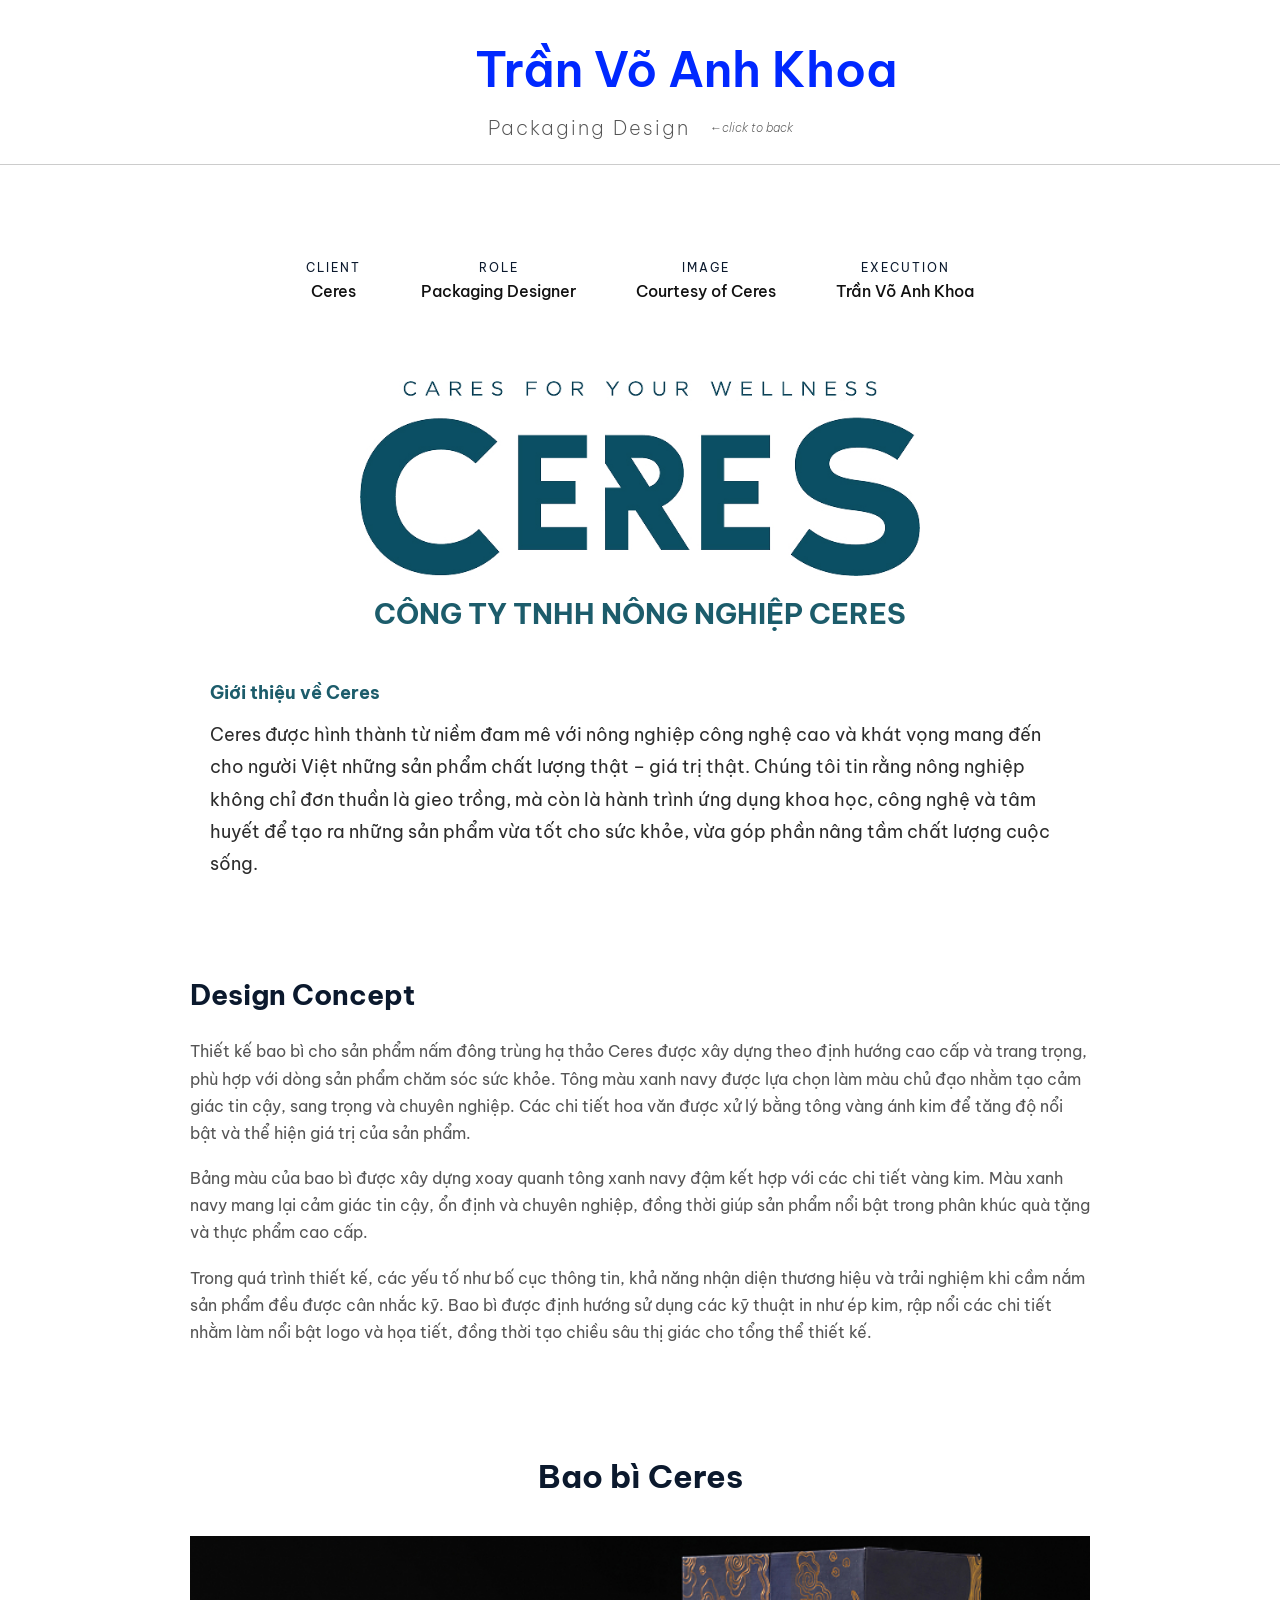
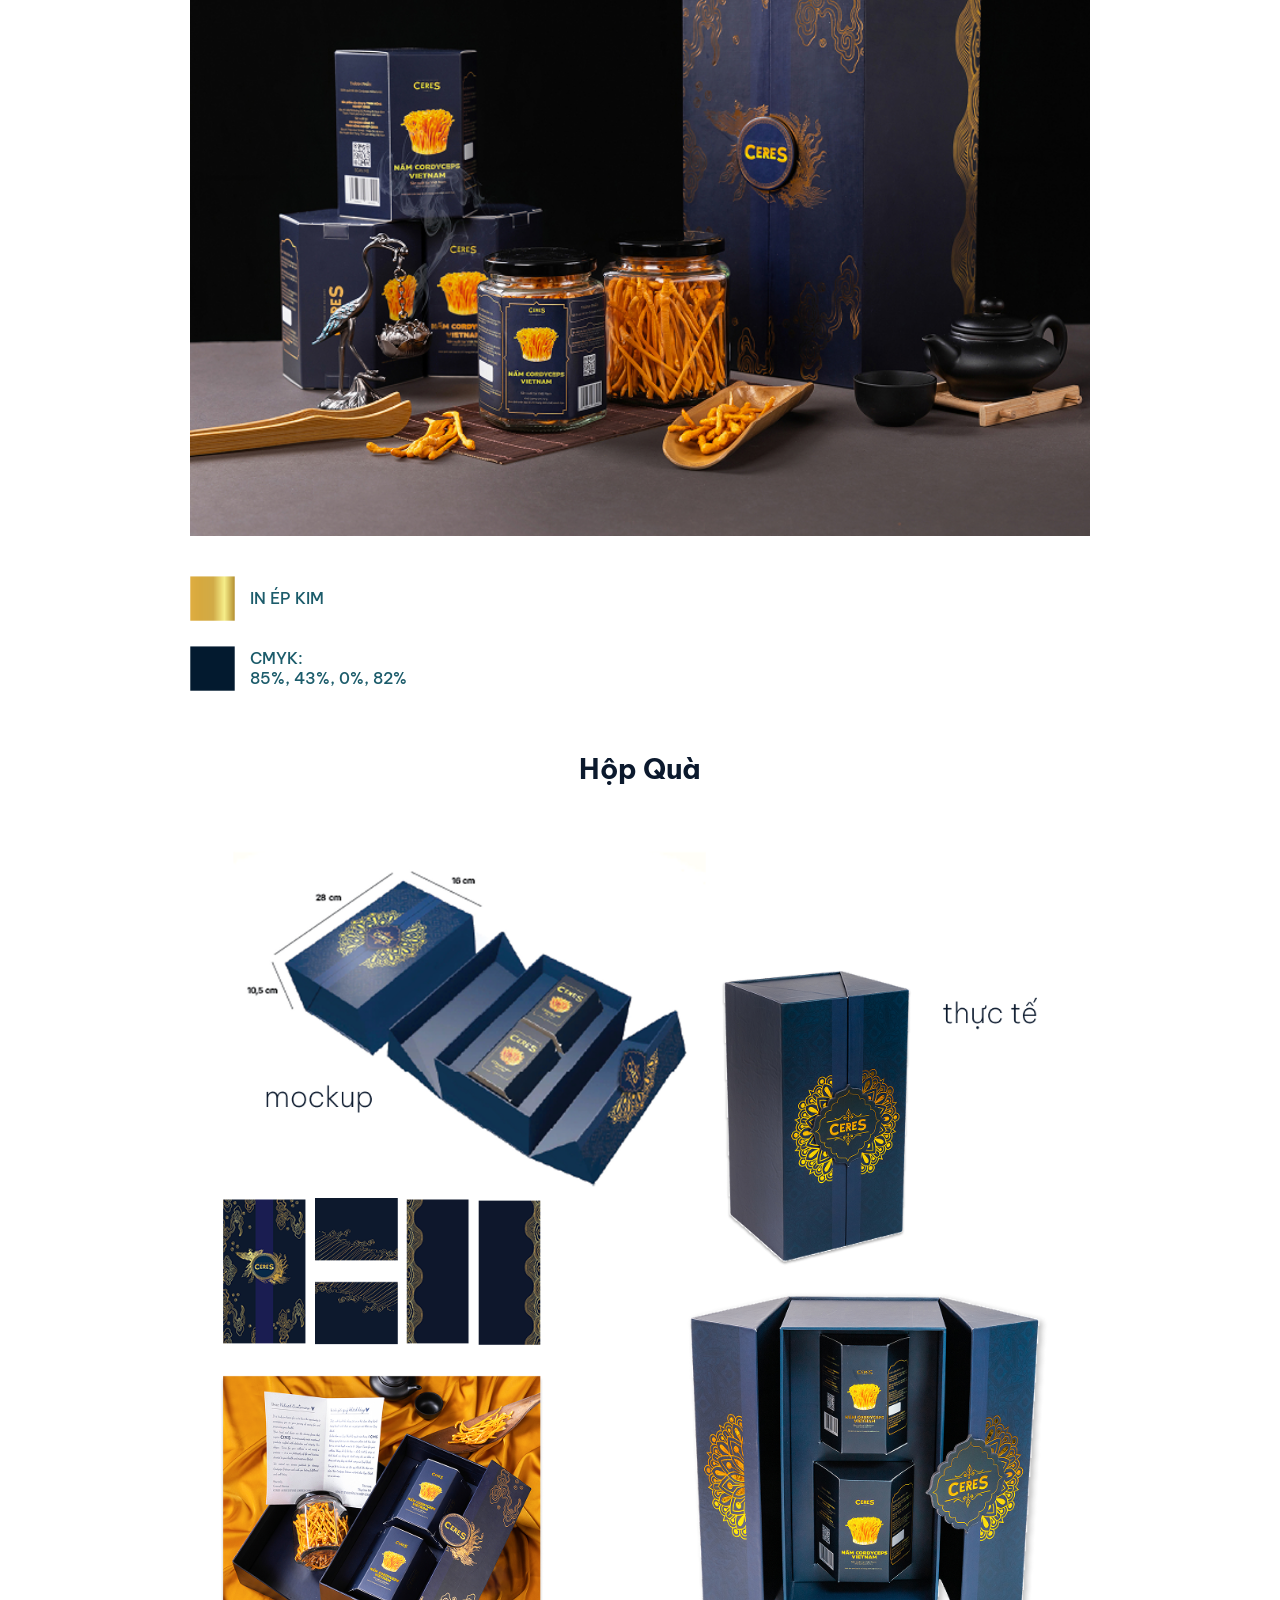
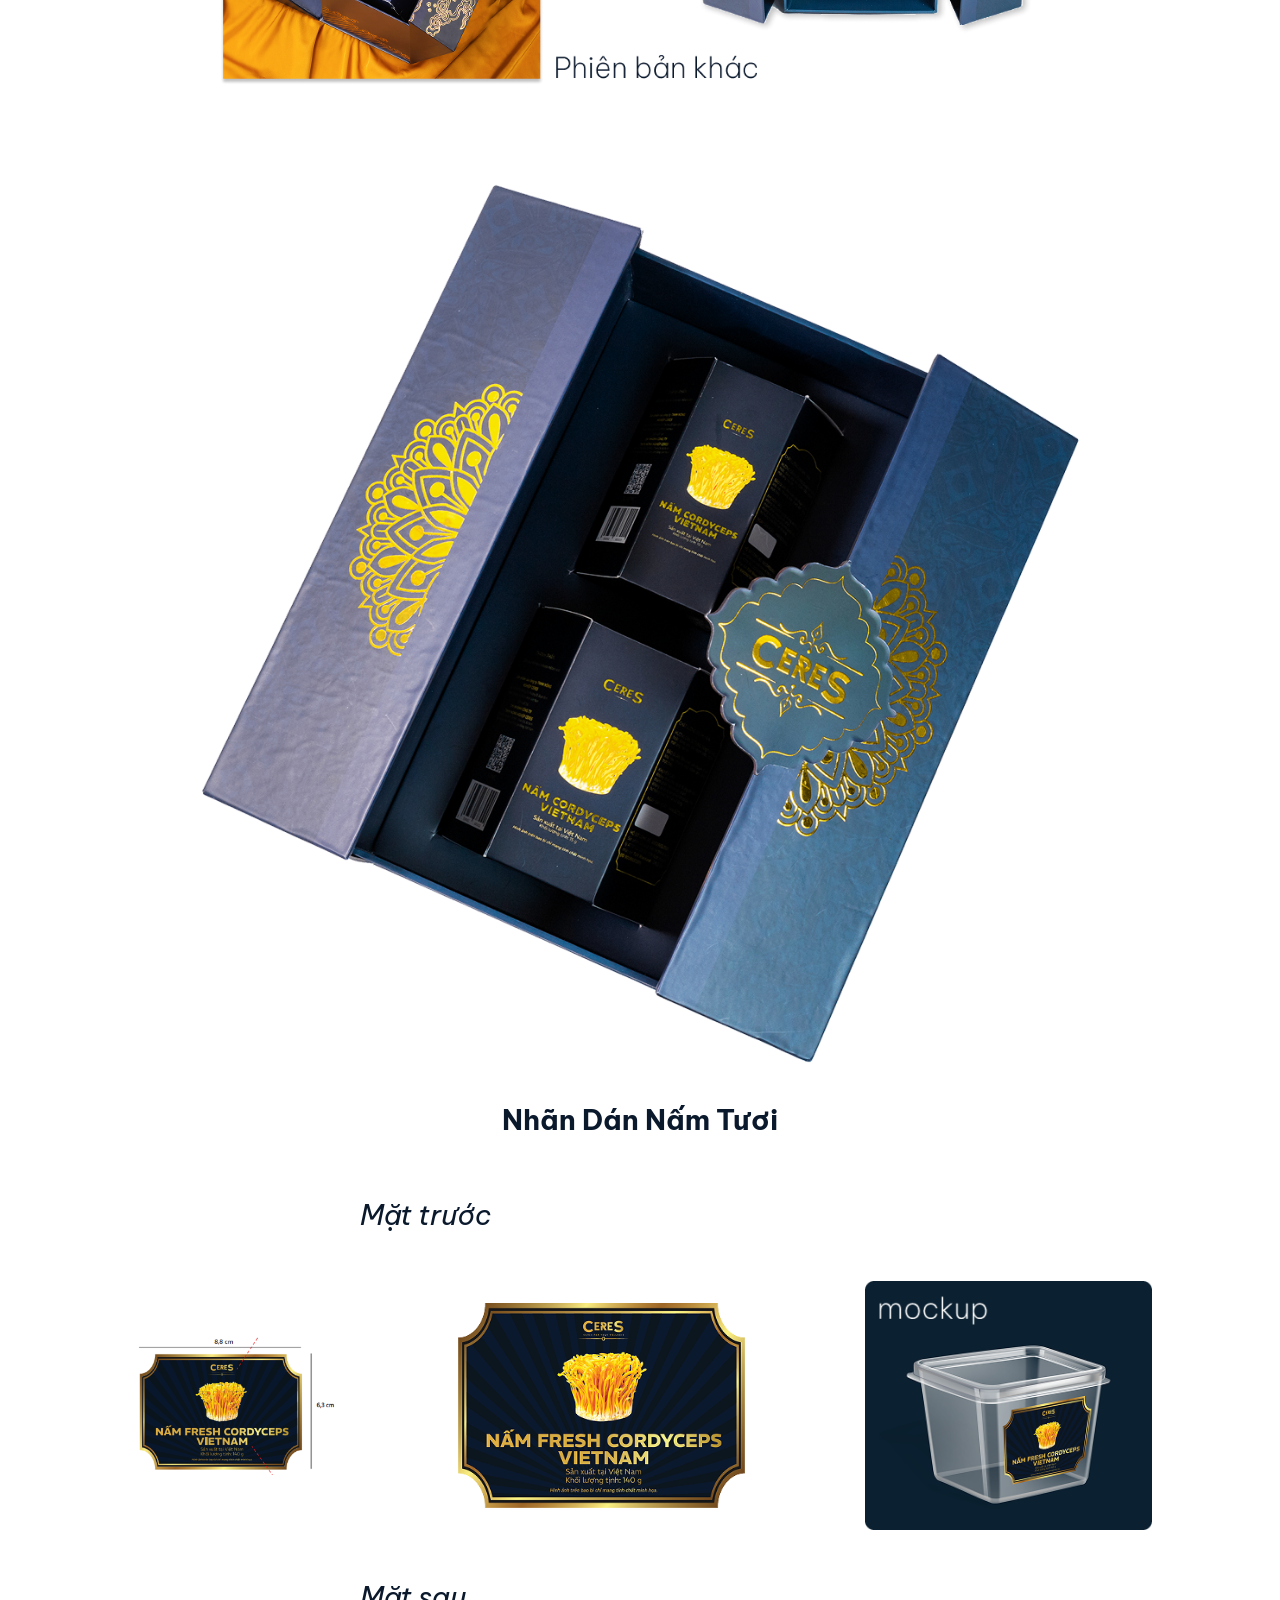
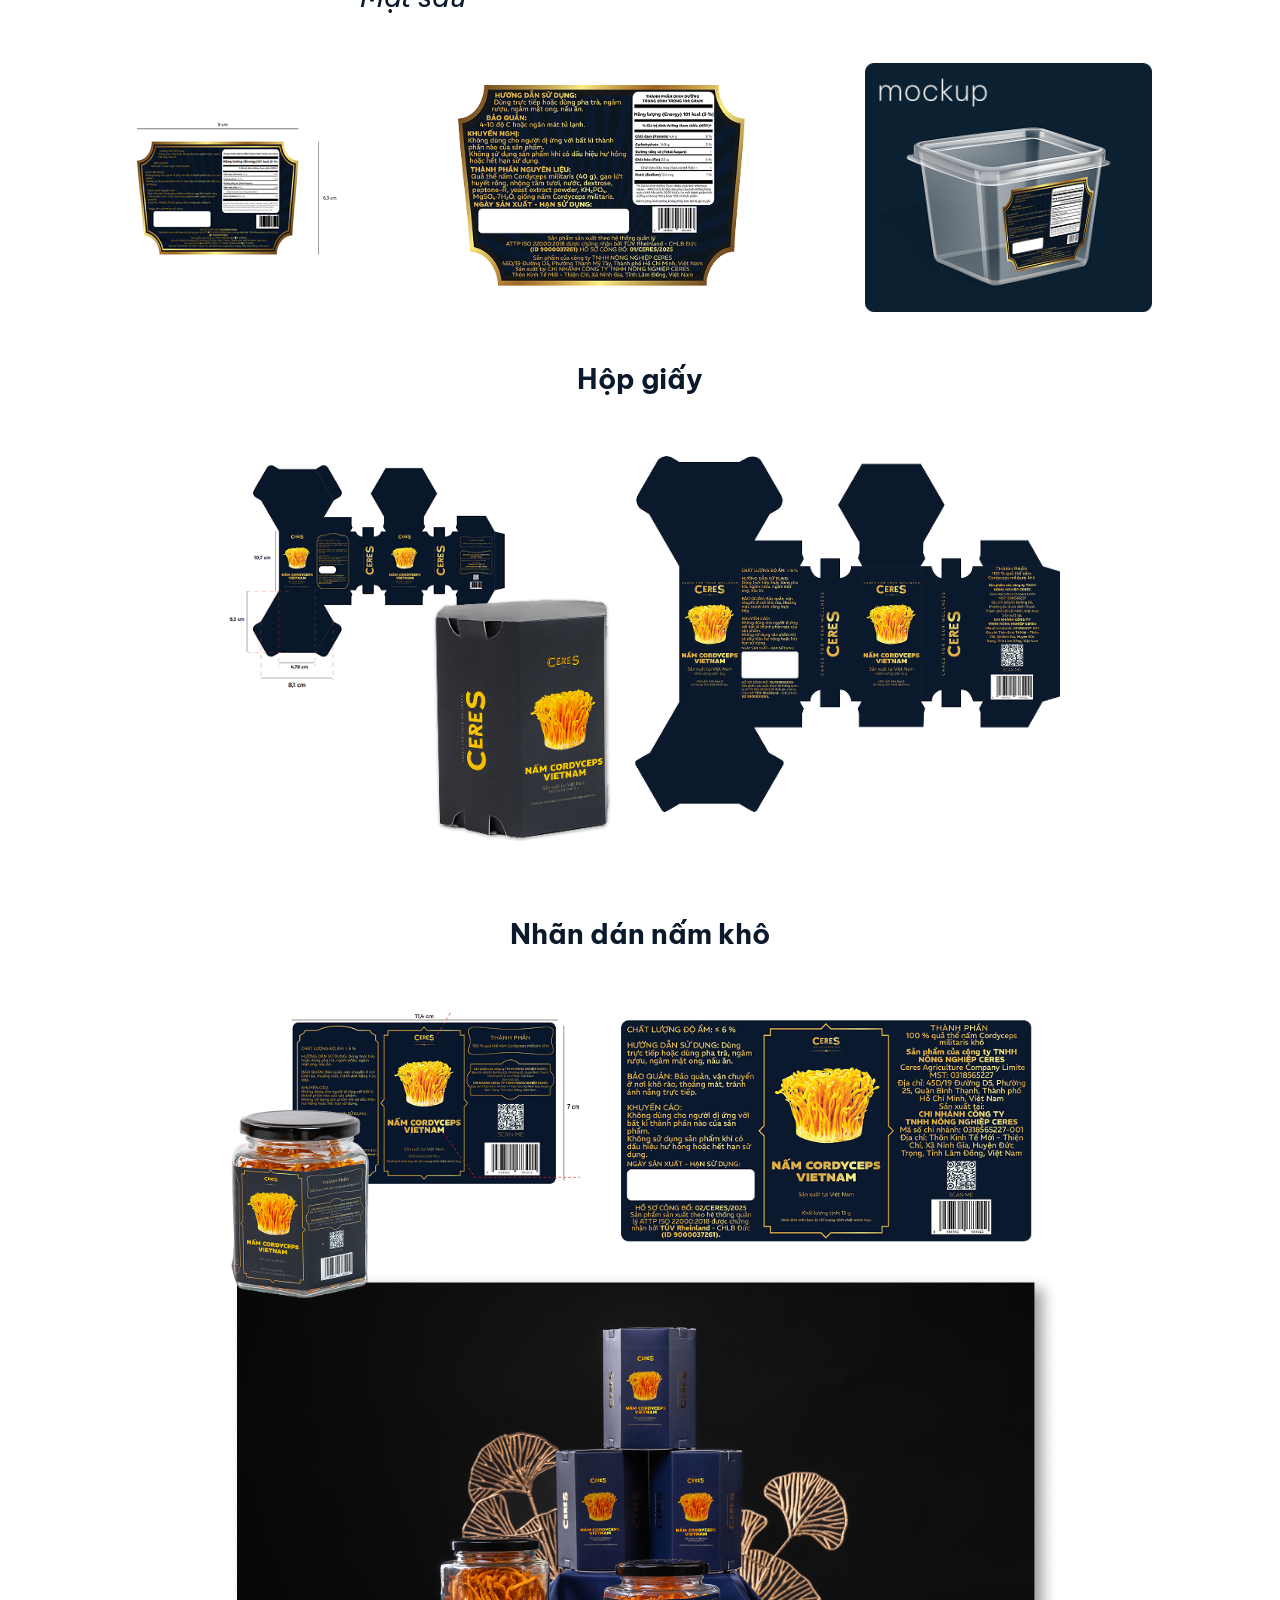
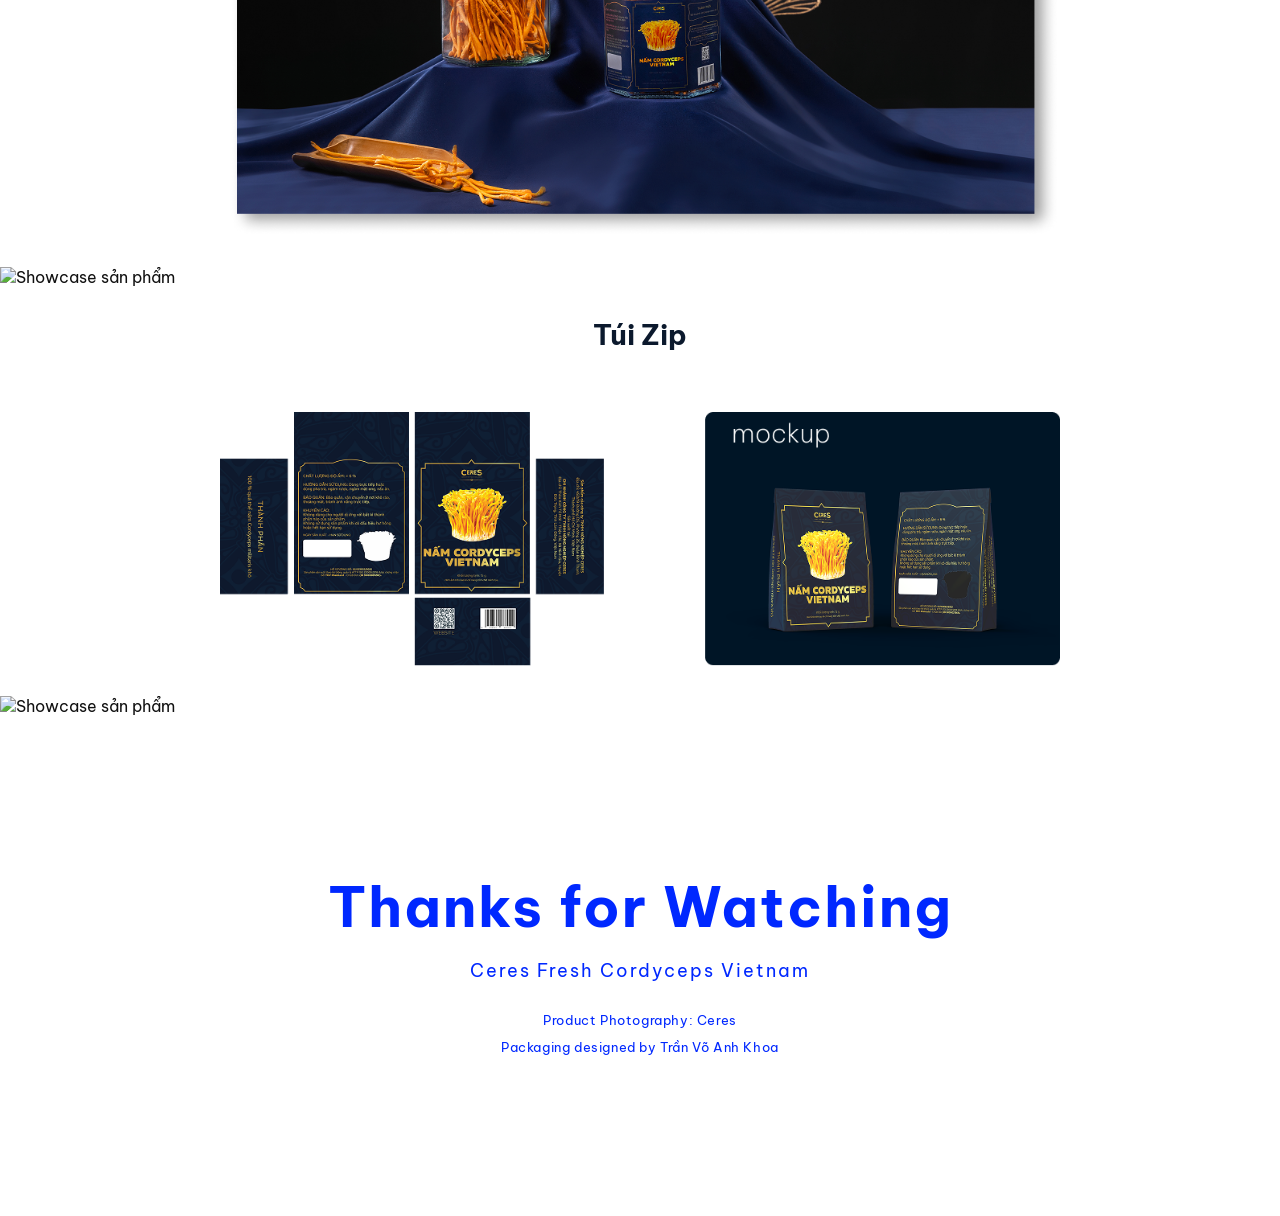
==== commit 308276ae: "Update video portfolio" ====
--- a/ceres.html
+++ b/ceres.html
@@ -128,12 +128,12 @@
     <div class="packaging-info">
 
       <div class="info-item">
-        <img src="source/icon-epkim.svg" class="color-icon">
+        <img src="source/icon-epkim.svg" class="color-icon" loading="lazy">
         <p>IN ÉP KIM</p>
       </div>
 
       <div class="info-item">
-        <img src="source/icon-xanhden.svg" class="color-icon">
+        <img src="source/icon-xanhden.svg" class="color-icon" loading="lazy">
         <p>CMYK:<br>85%, 43%, 0%, 82%</p>
       </div>
 
@@ -142,7 +142,7 @@
 
   <section class="ceres-showcase">
     <h3 class="next-section">Hộp Quà</h3>
-    <img src="source/ceres-showcase.png" alt="Ceres Packaging Showcase">
+    <img src="source/ceres-showcase.png" alt="Ceres Packaging Showcase" loading="lazy">
   </section>
   </section>
   <nav class="nav-right">
@@ -151,52 +151,52 @@
     <a href="#" class="nav-item"></a>
   </nav>
   <div class="full-packaging-image">
-    <img src="source/IMG_5301-1.png" alt="Bao bì Ceres">
+    <img src="source/IMG_5301-1.png" alt="Bao bì Ceres" loading="lazy">
   </div>
   <h3 class="next-section">Nhãn Dán Nấm Tươi</h3>
   <p class="title-product-labels">Mặt trước</p>
   <section class="product-labels">
     <div class="label-item small">
-      <img src="source/image-3.png" alt="Nhãn mặt trước">
+      <img src="source/image-3.png" alt="Nhãn mặt trước" loading="lazy">
     </div>
     <div class="label-item big">
-      <img src="source/NEW-nhãn-hộp-nhựa-mặt-trước-(hình chữ nhật)-1.png" alt="Label chính">
+      <img src="source/NEW-nhãn-hộp-nhựa-mặt-trước-(hình chữ nhật)-1.png" alt="Label chính" loading="lazy">
     </div>
 
     <div class="label-item mockup">
-      <img src="source/Group-21.png" alt="Mockup hộp">
+      <img src="source/Group-21.png" alt="Mockup hộp" loading="lazy">
     </div>
   </section>
   <p class="title-product-labels">Mặt sau</p>
   <section class="product-labels">
     <div class="label-item small">
-      <img src="source/gl-matsau.png" alt="Nhãn mặt trước">
+      <img src="source/gl-matsau.png" alt="Nhãn mặt trước" loading="lazy">
     </div>
     <div class="label-item big">
-      <img src="source/nhan-dan-mat-sau.png" alt="Label chính">
+      <img src="source/nhan-dan-mat-sau.png" alt="Label chính" loading="lazy">
     </div>
 
     <div class="label-item mockup">
-      <img src="source/nhan-dan-mat-sau-mockup.png" alt="Mockup hộp">
+      <img src="source/nhan-dan-mat-sau-mockup.png" alt="Mockup hộp" loading="lazy">
     </div>
   </section>
   <section class="ceres-showcase">
     <h3 class="next-section">Hộp giấy</h3>
-    <img src="source/Group-28.png" alt="Ceres hop giay Showcase">
+    <img src="source/Group-28.png" alt="Ceres hop giay Showcase" loading="lazy">
   </section>
   <section class="ceres-showcase">
     <h3 class="next-section">Nhãn dán nấm khô</h3>
-    <img src="source/Group-29.png" alt="Ceres hop giay Showcase">
+    <img src="source/Group-29.png" alt="Ceres hop giay Showcase" loading="lazy">
   </section>
   <section class="full-image-section">
-    <img src="source/IMG_5291.png" alt="Showcase sản phẩm">
+    <img src="source/IMG_5291.png" alt="Showcase sản phẩm" loading="lazy">
   </section>
   <section class="ceres-showcase">
     <h3 class="next-section">Túi Zip</h3>
-    <img src="source/tui-zip.png" alt="Ceres hop giay Showcase">
+    <img src="source/tui-zip.png" alt="Ceres hop giay Showcase" loading="lazy">
   </section>
   <section class="full-image2-section">
-    <img src="source/Group-30.png" alt="Showcase sản phẩm">
+    <img src="source/Group-30.png" alt="Showcase sản phẩm" loading="lazy">
   </section>
   <section class="ceres-showcase">
   </section>
--- a/style.css
+++ b/style.css
@@ -120,7 +120,7 @@
 body {
   width: 100%;
   max-width: 100vw;
-  overflow-x: hidden !important;
+  overflow-x: clip !important;
   position: relative;
   margin: 0;
   padding: 0;
@@ -146,33 +146,6 @@
 }
 
 /* ======================================================= */
-/* THANH TIẾN TRÌNH ĐỌC (READING PROGRESS BAR)             */
-/* ======================================================= */
-.progress-container {
-  position: fixed;
-  top: 0;
-  left: 0;
-  width: 100%;
-  height: 4px;
-  /* Độ dày của thanh, Khoa có thể chỉnh nhỏ lại thành 3px hoặc 2px nếu thích mỏng hơn */
-  background: transparent;
-  z-index: 999999;
-  /* Đảm bảo luôn nằm trên cùng, đè lên cả header */
-  pointer-events: none;
-  /* Không cản trở các thao tác click */
-}
-
-.progress-bar {
-  height: 100%;
-  background: #0028FF;
-  /* Màu xanh thương hiệu của Khoa */
-  width: 0%;
-  /* Mặc định bằng 0, JS sẽ tự động kéo dài ra */
-  transition: width 0.1s ease-out;
-  /* Giúp thanh chạy mượt mà theo nhịp cuộn */
-}
-
-/* ======================================================= */
 /* FIX LỖI GIẬT KHỰNG KHI CUỘN QUA VIDEO YOUTUBE (LENIS)   */
 /* ======================================================= */
 
@@ -208,13 +181,24 @@
   gap: 30px;
   box-shadow: 0 10px 30px rgba(0, 0, 0, 0.08);
   transform: translateY(-100%);
-  transition: .5s cubic-bezier(.77, 0, .18, 1);
+
+  /* 1. THÊM DÒNG NÀY: Giấu hoàn toàn menu và bóng đổ lúc chưa dùng */
+  visibility: hidden;
+
+  /* 2. SỬA DÒNG NÀY: Chỉ cho phép trượt, khóa hiệu ứng lây lan từ body */
+  transition: transform .5s cubic-bezier(.77, 0, .18, 1), visibility 0s 0.5s !important;
 
   z-index: 10001;
 }
 
 .mobile-menu.show {
   transform: translateY(0px);
+
+  /* 3. THÊM DÒNG NÀY: Hiện lại ngay lập tức khi bấm nút hamburger */
+  visibility: visible;
+
+  /* 4. THÊM DÒNG NÀY: Trượt xuống mượt mà */
+  transition: transform .5s cubic-bezier(.77, 0, .18, 1), visibility 0s 0s !important;
 }
 
 .mobile-menu a {
@@ -351,14 +335,14 @@
 }
 
 .start-animation .typing-text {
-  animation: typing 1.5s steps(22) forwards,
+  animation: typing 1.5s ease-out forwards,
     blink 0.1s infinite;
-  animation-delay: 1s;
+  animation-delay: 0.5s;
 }
 
 @keyframes typing {
   to {
-    clip-path: inset(0 -10px 0 0);
+    clip-path: inset(0 -30px 0 0);
   }
 }
 
@@ -384,7 +368,7 @@
 
 .start-animation .sub-title {
   animation: revealSub 1s cubic-bezier(.22, .61, .36, 1) forwards;
-  animation-delay: 2.8s;
+  animation-delay: 2.0s;
   /* chỉnh theo thời gian typing */
 }
 
@@ -412,7 +396,7 @@
   grid-template-columns: 1fr 420px;
   align-items: center;
   gap: 80px;
-  transform: translateY(5 px);
+  transform: translateY(0);
 }
 
 .greeting {
@@ -568,16 +552,17 @@
   opacity: 0;
   filter: grayscale(100%) brightness(0.5);
   animation: revealLight 2s ease-out forwards;
-  animation-delay: 3s;
+  animation-delay: 0.3s;
 }
 
 body.loading>*:not(.main-header) {
   opacity: 0;
   pointer-events: none;
+  transform: translateY(30px);
 }
 
 body>* {
-  transition: opacity 1s ease;
+  transition: opacity 1.2s cubic-bezier(.22, .61, .36, 1), transform 1.2s cubic-bezier(.22, .61, .36, 1);
 }
 
 /* ánh sáng bung ra */
@@ -678,14 +663,21 @@
   padding-top: 230px;
 }
 
+.skill-section {
+  background: linear-gradient(180deg, #ffffff 0%, #f6f8ff 48%, #ffffff 100%);
+  padding: 96px clamp(18px, 5vw, 72px) 80px;
+}
+
+.skill-section .section-header {
+  padding: 0 0 36px;
+}
+
 .services-grid {
-  background: #ffffff;
-  padding: 0px 60px;
-  /* trên dưới | trái phải */
+  width: min(1120px, 100%);
+  margin: 0 auto;
   display: grid;
-  grid-template-columns: repeat(2, 1fr);
-  gap: 50px;
-  margin-top: 50px;
+  grid-template-columns: repeat(12, 1fr);
+  gap: 18px;
 }
 
 /* Reset khoảng trắng mặc định */
@@ -727,25 +719,39 @@
 
 
 .service-card {
-  background: #eeeeee;
-  padding: 40px;
-  border-radius: 20px;
-
-  box-shadow: 0 0px 8px rgba(0, 0, 0, 0.05);
-
+  min-height: 260px;
+  background: rgba(255, 255, 255, 0.86);
+  padding: clamp(24px, 3vw, 38px);
+  border-radius: 8px;
+  border: 1px solid rgba(0, 40, 255, 0.14);
+  box-shadow: 0 18px 45px rgba(0, 24, 130, 0.08);
+  display: flex;
+  flex-direction: column;
+  justify-content: flex-start;
+  /* <--- Sửa ở đây */
+  position: relative;
+  overflow: hidden;
   transition:
-    box-shadow 0.4s cubic-bezier(.4, 0, .2, 1),
-    background-color 0.6s ease;
-}
-
-.service-card {
-  border: 1px solid rgba(0, 40, 255, 0.2);
+    border-color 0.35s ease,
+    box-shadow 0.35s ease,
+    background-color 0.35s ease;
+}
+
+.service-card:nth-child(1),
+.service-card:nth-child(4) {
+  grid-column: span 7;
+}
+
+.service-card:nth-child(2),
+.service-card:nth-child(3) {
+  grid-column: span 5;
 }
 
 .service-card:hover {
   box-shadow:
-    0 3px 3px rgb(0, 38, 255),
-    0 3px 3px rgba(0, 38, 255, 0.158);
+    0 18px 50px rgba(0, 38, 255, 0.16),
+    inset 0 0 0 1px rgba(0, 40, 255, 0.18);
+  border-color: rgba(0, 40, 255, 0.38);
 }
 
 /* ===== Text animation ===== */
@@ -755,7 +761,15 @@
   transition: color 0.3s ease;
 }
 
+.service-card p {
+  transition: color 0.3s ease;
+}
+
 .service-card:hover p span {
+  color: #0028FF;
+}
+
+.service-card:hover p {
   color: #0028FF;
 }
 
@@ -764,11 +778,12 @@
   width: 65px;
   height: 65px;
   background: #dfe3ff;
-  border-radius: 12px;
+  border-radius: 8px;
   display: flex;
   align-items: center;
   justify-content: center;
   margin-bottom: 25px;
+  flex: 0 0 auto;
 }
 
 .service-icon img {
@@ -778,15 +793,16 @@
 }
 
 .service-card h3 {
-  font-size: 22px;
+  font-size: clamp(22px, 2.2vw, 30px);
   color: #0028ff;
-  margin-bottom: 15px;
+  margin: 0 0 15px;
+  /* <--- Đổi "auto 0 15px" thành "0 0 15px" */
 }
 
 .service-card p {
   text-align: left;
   color: #555;
-  line-height: 1.6;
+  line-height: 1.7;
   font-size: 16px;
 }
 
@@ -1059,9 +1075,6 @@
   margin: 0 auto;
 }
 
-section html {
-  scroll-behavior: smooth;
-}
 
 .sub-title-wrapper {
   display: flex;
@@ -1088,7 +1101,7 @@
 
 .start-animation .back-hint {
   animation: revealBack 0.4s cubic-bezier(.22, .61, .36, 1) forwards;
-  animation-delay: 2.7s;
+  animation-delay: 2.2s;
 }
 
 @keyframes revealBack {
@@ -2889,6 +2902,18 @@
   /* ======================================================= */
   @media (max-width: 768px) {
 
+    /* Ẩn hoàn toàn overlay trên mobile */
+    .sw-overlay {
+      display: none !important;
+    }
+
+    /* Nếu muốn vẫn hiện tên dự án mà không bị giật, Khoa dùng cách này thay thế: */
+    /* Để tên dự án nằm ngay dưới ảnh thay vì chồng lên ảnh */
+    .sw-card {
+      background: transparent;
+      box-shadow: none;
+    }
+
     /* 1. PHÓNG TO POSTER THANG MÁY (Ghi đè cái 30% trong HTML) */
     .md-elevator-poster img {
       width: 80% !important;
@@ -2942,255 +2967,255 @@
 
   * {
     -webkit-tap-highlight-color: transparent;
-
-    .main-header {
-      grid-template-columns: 1fr;
-      gap: 10px;
-      text-align: center;
-      padding: 10px;
-    }
-
-    .nav-left,
-    .nav-right {
-      display: none;
-    }
-
-    .main-name {
-      justify-content: center;
-      font-size: clamp(28px, 7vw, 36px);
-    }
-
-    .name-link {
-      gap: 0px;
-      /* chỉnh khoảng cách logo với chữ */
-    }
-
-    #logo {
-      width: 1.5em;
-      height: 1.5em;
-    }
-
-    #logo svg {
-      width: 100%;
-      height: 100%;
-    }
-
-    .portfolio-title {
-      margin-top: 40px;
-      margin-bottom: 30px;
-      font-size: clamp(40px, 10vw, 48px);
-      letter-spacing: 3px;
-      -webkit-text-stroke: 2px #0028ff;
-    }
-
-    .sub-title {
-      font-size: 12px;
-      /* chỉnh nhỏ lại */
-    }
-
-    .hint-text {
-      font-size: 8px;
-    }
-
-    .sub-title-wrapper {
-      gap: 8px;
-    }
-
-    .hero-container {
-      grid-template-columns: 1fr;
-      gap: 20px;
-      text-align: left;
-    }
-
-    .hero-right {
-      order: -1;
-      display: flex;
-      justify-content: center;
-      align-items: center;
-    }
-
-    .hero-avatar {
-      display: block;
-      margin: 0 auto;
-      width: 160px;
-      height: 160px;
-      object-fit: cover;
-      border-radius: 50%;
-    }
-
-    .greeting {
-      font-size: clamp(24px, 6vw, 32px);
-    }
-
-    .description {
-      font-size: 14px;
-      line-height: 1.6;
-    }
-
-    .hero-buttons {
-      justify-content: center;
-      /* mobile căn giữa */
-      flex-wrap: wrap;
-    }
-
-
-    .hero-buttons .btn {
-      width: 200px;
-      text-align: center;
-    }
-
-    .marquee-section {
-      position: relative;
-      overflow: hidden;
-      width: 100%;
-      margin-top: 40px;
-    }
-
-    .marquee {
-      width: 100%;
-      overflow: hidden;
-    }
-
-    .track {
-      display: flex;
-      gap: 30px;
-      animation: marquee 12s linear infinite;
-    }
-
-    .item {
-      display: flex;
-      align-items: center;
-      gap: 10px;
-      white-space: nowrap;
-    }
-
-    .item img {
-      width: 22px;
-      height: 22px;
-    }
-
-    .item span {
-      font-size: 14px;
-    }
-
-    .dp-heading {
-      gap: 12px;
-    }
-
-    .dp-number {
-      font-size: 28px;
-      min-width: 32px;
-    }
-
-    .dp-text {
-      font-size: 22px;
-    }
-
-    .dp-card p {
-      margin-left: 44px;
-      font-size: 16px;
-      line-height: 1.7;
-    }
-
-    .dp-card {
-      margin-bottom: 50px;
-    }
-
-    .services-grid {
-      grid-template-columns: 1fr;
-    }
-
-    .skills-grid {
-      grid-template-columns: repeat(5, 80px);
-      gap: 0px;
-      justify-content: center;
-    }
-
-    /* thu nhỏ icon */
-    .skill-item img {
-      width: 60px;
-    }
-
-    .skill-name {
-      bottom: -10px;
-      font-size: 10px;
-    }
-
-    /* 3 icon hàng dưới nằm giữa */
-    .skill-item:nth-child(6) {
-      grid-column: 2;
-    }
-
-    .skill-item:nth-child(7) {
-      grid-column: 3;
-    }
-
-    .skill-item:nth-child(8) {
-      grid-column: 4;
-    }
-
-    .projects-grid {
-      grid-template-columns: 1fr;
-      /* Mobile xếp dọc 1 cột */
-      gap: 40px;
-      padding: 0 10px;
-      padding-bottom: 20px;
-    }
-
-    .project-thumb {
-      width: 100% !important;
-      height: 240px !important;
-      /* Chiều cao vừa vặn cho điện thoại */
-      border-radius: 12px;
-    }
-
-    .project-info {
-      width: 100%;
-      padding: 0 !important;
-      /* Bỏ padding thừa để text thẳng hàng với mép ảnh */
-    }
-
-    /* Trên mobile hiển thị overlay nhẹ luôn vì không có hover */
-    .project-overlay {
-      background: rgba(0, 0, 0, 0.2);
-      opacity: 1;
-    }
-
-    .view-project-btn {
-      transform: translateY(0);
-      font-size: 13px;
-      padding: 10px 20px;
-    }
-
-    .project-card {
-      display: flex;
-      flex-direction: column !important;
-      /* Ép xếp dọc: Ảnh ở trên, mô tả ở dưới */
-      align-items: flex-start;
-      /* Chữ và ảnh canh đều lề trái */
-      gap: 16px;
-      /* Khoảng cách giữa ảnh và chữ */
-      width: 100%;
-    }
-
-    .project-image {
-      width: 90px;
-      height: 90px;
-      flex-shrink: 0;
-    }
-
-    .project-year p {
-      text-align: left;
-      font-style: normal;
-      font-size: 14px;
-      color: #000000;
-      line-height: 1.4;
-      margin: 0;
-    }
-
-    .section-header p {
-      padding: 0 20px;
-    }
+  }
+
+  .main-header {
+    grid-template-columns: 1fr;
+    gap: 10px;
+    text-align: center;
+    padding: 10px;
+  }
+
+  .nav-left,
+  .nav-right {
+    display: none;
+  }
+
+  .main-name {
+    justify-content: center;
+    font-size: clamp(28px, 7vw, 36px);
+  }
+
+  .name-link {
+    gap: 0px;
+    /* chỉnh khoảng cách logo với chữ */
+  }
+
+  #logo {
+    width: 1.5em;
+    height: 1.5em;
+  }
+
+  #logo svg {
+    width: 100%;
+    height: 100%;
+  }
+
+  .portfolio-title {
+    margin-top: 40px;
+    margin-bottom: 30px;
+    font-size: clamp(40px, 10vw, 48px);
+    letter-spacing: 3px;
+    -webkit-text-stroke: 2px #0028ff;
+  }
+
+  .sub-title {
+    font-size: 12px;
+    /* chỉnh nhỏ lại */
+  }
+
+  .hint-text {
+    font-size: 8px;
+  }
+
+  .sub-title-wrapper {
+    gap: 8px;
+  }
+
+  .hero-container {
+    grid-template-columns: 1fr;
+    gap: 20px;
+    text-align: left;
+  }
+
+  .hero-right {
+    order: -1;
+    display: flex;
+    justify-content: center;
+    align-items: center;
+  }
+
+  .hero-avatar {
+    display: block;
+    margin: 0 auto;
+    width: 160px;
+    height: 160px;
+    object-fit: cover;
+    border-radius: 50%;
+  }
+
+  .greeting {
+    font-size: clamp(24px, 6vw, 32px);
+  }
+
+  .description {
+    font-size: 14px;
+    line-height: 1.6;
+  }
+
+  .hero-buttons {
+    justify-content: center;
+    /* mobile căn giữa */
+    flex-wrap: wrap;
+  }
+
+
+  .hero-buttons .btn {
+    width: 200px;
+    text-align: center;
+  }
+
+  .marquee-section {
+    position: relative;
+    overflow: hidden;
+    width: 100%;
+    margin-top: 40px;
+  }
+
+  .marquee {
+    width: 100%;
+    overflow: hidden;
+  }
+
+  .track {
+    display: flex;
+    gap: 30px;
+    animation: marquee 12s linear infinite;
+  }
+
+  .item {
+    display: flex;
+    align-items: center;
+    gap: 10px;
+    white-space: nowrap;
+  }
+
+  .item img {
+    width: 22px;
+    height: 22px;
+  }
+
+  .item span {
+    font-size: 14px;
+  }
+
+  .dp-heading {
+    gap: 12px;
+  }
+
+  .dp-number {
+    font-size: 28px;
+    min-width: 32px;
+  }
+
+  .dp-text {
+    font-size: 22px;
+  }
+
+  .dp-card p {
+    margin-left: 44px;
+    font-size: 16px;
+    line-height: 1.7;
+  }
+
+  .dp-card {
+    margin-bottom: 50px;
+  }
+
+  .services-grid {
+    grid-template-columns: 1fr;
+  }
+
+  .skills-grid {
+    grid-template-columns: repeat(5, 80px);
+    gap: 0px;
+    justify-content: center;
+  }
+
+  /* thu nhỏ icon */
+  .skill-item img {
+    width: 60px;
+  }
+
+  .skill-name {
+    bottom: -10px;
+    font-size: 10px;
+  }
+
+  /* 3 icon hàng dưới nằm giữa */
+  .skill-item:nth-child(6) {
+    grid-column: 2;
+  }
+
+  .skill-item:nth-child(7) {
+    grid-column: 3;
+  }
+
+  .skill-item:nth-child(8) {
+    grid-column: 4;
+  }
+
+  .projects-grid {
+    grid-template-columns: 1fr;
+    /* Mobile xếp dọc 1 cột */
+    gap: 40px;
+    padding: 0 10px;
+    padding-bottom: 20px;
+  }
+
+  .project-thumb {
+    width: 100% !important;
+    height: 240px !important;
+    /* Chiều cao vừa vặn cho điện thoại */
+    border-radius: 12px;
+  }
+
+  .project-info {
+    width: 100%;
+    padding: 0 !important;
+    /* Bỏ padding thừa để text thẳng hàng với mép ảnh */
+  }
+
+  /* Trên mobile hiển thị overlay nhẹ luôn vì không có hover */
+  .project-overlay {
+    background: rgba(0, 0, 0, 0.2);
+    opacity: 1;
+  }
+
+  .view-project-btn {
+    transform: translateY(0);
+    font-size: 13px;
+    padding: 10px 20px;
+  }
+
+  .project-card {
+    display: flex;
+    flex-direction: column !important;
+    /* Ép xếp dọc: Ảnh ở trên, mô tả ở dưới */
+    align-items: flex-start;
+    /* Chữ và ảnh canh đều lề trái */
+    gap: 16px;
+    /* Khoảng cách giữa ảnh và chữ */
+    width: 100%;
+  }
+
+  .project-image {
+    width: 90px;
+    height: 90px;
+    flex-shrink: 0;
+  }
+
+  .project-year p {
+    text-align: left;
+    font-style: normal;
+    font-size: 14px;
+    color: #000000;
+    line-height: 1.4;
+    margin: 0;
+  }
+
+  .section-header p {
+    padding: 0 20px;
   }
 
   /* ngọc ngà */
@@ -3573,7 +3598,7 @@
 }
 
 .service-icon {
-  display: none;
+  display: flex;
 }
 
 .tdv-post-three {
@@ -3591,4 +3616,223 @@
 
 html {
   scroll-behavior: smooth;
-}+}
+
+.md-landscape-frame video,
+.md-shorts-frame video,
+.shorts-wrapper video {
+  position: absolute;
+  inset: 0;
+  width: 100%;
+  height: 100%;
+  border: 0;
+  object-fit: cover;
+  background: #000;
+}
+
+.md-landscape-frame iframe,
+.md-shorts-frame iframe,
+.shorts-wrapper iframe {
+  width: 100%;
+  height: 100%;
+  border: 0;
+}
+
+/* YouTube poster dùng chung cho các trang dự án */
+.youtube-poster {
+  position: absolute;
+  inset: 0;
+  display: block;
+  overflow: hidden;
+  background: #080808;
+  cursor: pointer;
+}
+
+.shorts-wrapper>.youtube-poster {
+  position: relative;
+  width: 100%;
+  height: 100%;
+}
+
+.youtube-poster-thumb {
+  display: block;
+  width: 100%;
+  height: 100%;
+  object-fit: cover;
+  cursor: pointer;
+  transition: transform 0.55s cubic-bezier(0.25, 1, 0.5, 1), filter 0.4s ease;
+}
+
+.youtube-poster-play {
+  position: absolute;
+  top: 50%;
+  left: 50%;
+  display: grid;
+  width: 64px;
+  height: 64px;
+  border: 1px solid rgba(255, 255, 255, 0.75);
+  border-radius: 50%;
+  background: rgba(0, 40, 255, 0.88);
+  box-shadow: 0 8px 25px rgba(0, 0, 0, 0.25);
+  place-items: center;
+  transform: translate(-50%, -50%);
+  transition: transform 0.35s ease, background-color 0.35s ease, box-shadow 0.35s ease;
+}
+
+.youtube-poster-play::before {
+  content: "";
+  width: 0;
+  height: 0;
+  margin-left: 5px;
+  border-top: 9px solid transparent;
+  border-bottom: 9px solid transparent;
+  border-left: 15px solid #fff;
+}
+
+.youtube-poster:hover .youtube-poster-thumb {
+  filter: brightness(0.82);
+  transform: scale(1.05);
+}
+
+.youtube-poster:hover .youtube-poster-play {
+  background: #fff;
+  box-shadow: 0 10px 35px rgba(0, 40, 255, 0.45);
+  transform: translate(-50%, -50%) scale(1.08);
+}
+
+.youtube-poster:hover .youtube-poster-play::before {
+  border-left-color: #0028ff;
+}
+
+@media (max-width: 560px) {
+  .youtube-poster-play {
+    width: 56px;
+    height: 56px;
+  }
+}
+
+/* Typography dùng chung cho phần Thanks for Watching */
+.thanks-title,
+.nn-thanks-title,
+.video-thanks h2 {
+  margin: 0 0 16px !important;
+  font-family: "Be Vietnam Pro", sans-serif !important;
+  font-size: clamp(36px, 5vw, 56px) !important;
+  font-weight: 700 !important;
+  font-style: normal !important;
+  line-height: 1.18 !important;
+  letter-spacing: 2px !important;
+}
+
+.thanks-sub,
+.nn-thanks-sub,
+.video-thanks>p:not(.project-credit) {
+  margin: 0 0 18px !important;
+  font-family: "Be Vietnam Pro", sans-serif !important;
+  font-size: 18px !important;
+  font-weight: 400 !important;
+  font-style: normal !important;
+  line-height: 1.65 !important;
+  letter-spacing: 2px !important;
+  text-transform: none !important;
+}
+
+.project-credit,
+.nn-project-credit,
+.thanks-credit,
+.video-thanks>.project-credit {
+  margin-top: 6px !important;
+  font-family: "Be Vietnam Pro", sans-serif !important;
+  font-size: 13px !important;
+  font-weight: 400 !important;
+  font-style: normal !important;
+  line-height: 1.65 !important;
+  letter-spacing: 0.6px !important;
+  text-transform: none !important;
+}
+
+@media (max-width: 560px) {
+  .thanks-title,
+  .nn-thanks-title,
+  .video-thanks h2 {
+    font-size: 36px !important;
+    line-height: 1.25 !important;
+    letter-spacing: 1px !important;
+  }
+
+}
+
+@media (max-width: 992px) {
+  .services-grid {
+    grid-template-columns: repeat(2, minmax(0, 1fr));
+  }
+
+  .service-card,
+  .service-card:nth-child(1),
+  .service-card:nth-child(2),
+  .service-card:nth-child(3),
+  .service-card:nth-child(4) {
+    grid-column: auto;
+  }
+}
+
+@media (max-width: 768px) {
+  .skill-section {
+    padding: 72px 18px 56px;
+  }
+
+  .skill-section .section-header {
+    padding-bottom: 24px;
+  }
+
+  .services-grid {
+    grid-template-columns: 1fr;
+    gap: 14px;
+    padding: 0;
+  }
+
+  .service-card {
+    min-height: auto;
+    padding: 24px;
+  }
+
+  .service-icon {
+    width: 52px;
+    height: 52px;
+    margin-bottom: 18px;
+  }
+
+  .service-icon img {
+    width: 30px;
+    height: 30px;
+    object-fit: contain;
+  }
+
+  .service-card h3 {
+    font-size: 22px;
+    margin: 0 0 10px;
+  }
+
+  .service-card p {
+    font-size: 14px;
+    line-height: 1.65;
+  }
+
+  .skill-section .about-container {
+    padding: 24px 0 0;
+  }
+}
+
+/* =======================================================
+   HIỆU ỨNG REVEAL (HIỆN HÌNH KHI CUỘN)
+   ======================================================= */
+.reveal {
+  opacity: 0;
+  transform: translateY(30px);
+  transition: opacity 1.2s cubic-bezier(.22, .61, .36, 1), transform 1.2s cubic-bezier(.22, .61, .36, 1);
+}
+
+.reveal.show {
+  opacity: 1 !important;
+  transform: translateY(0) !important;
+}
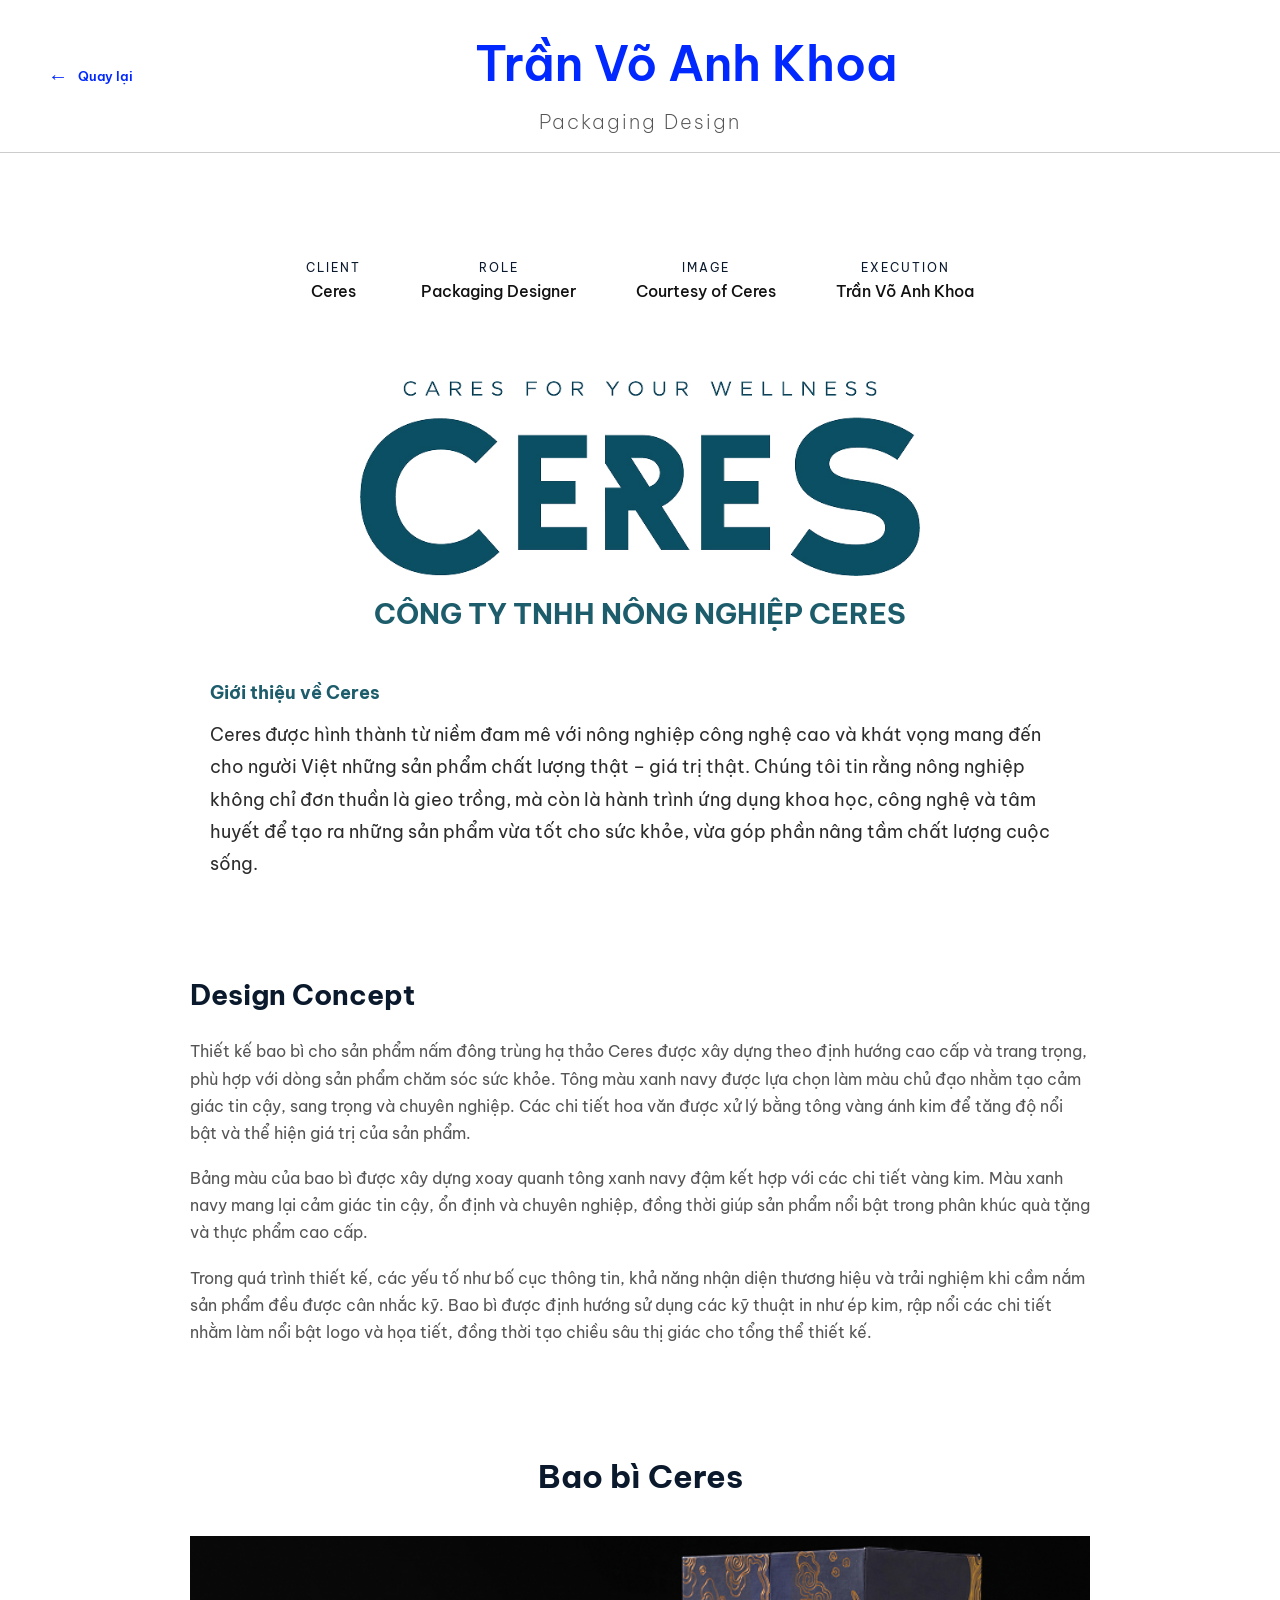
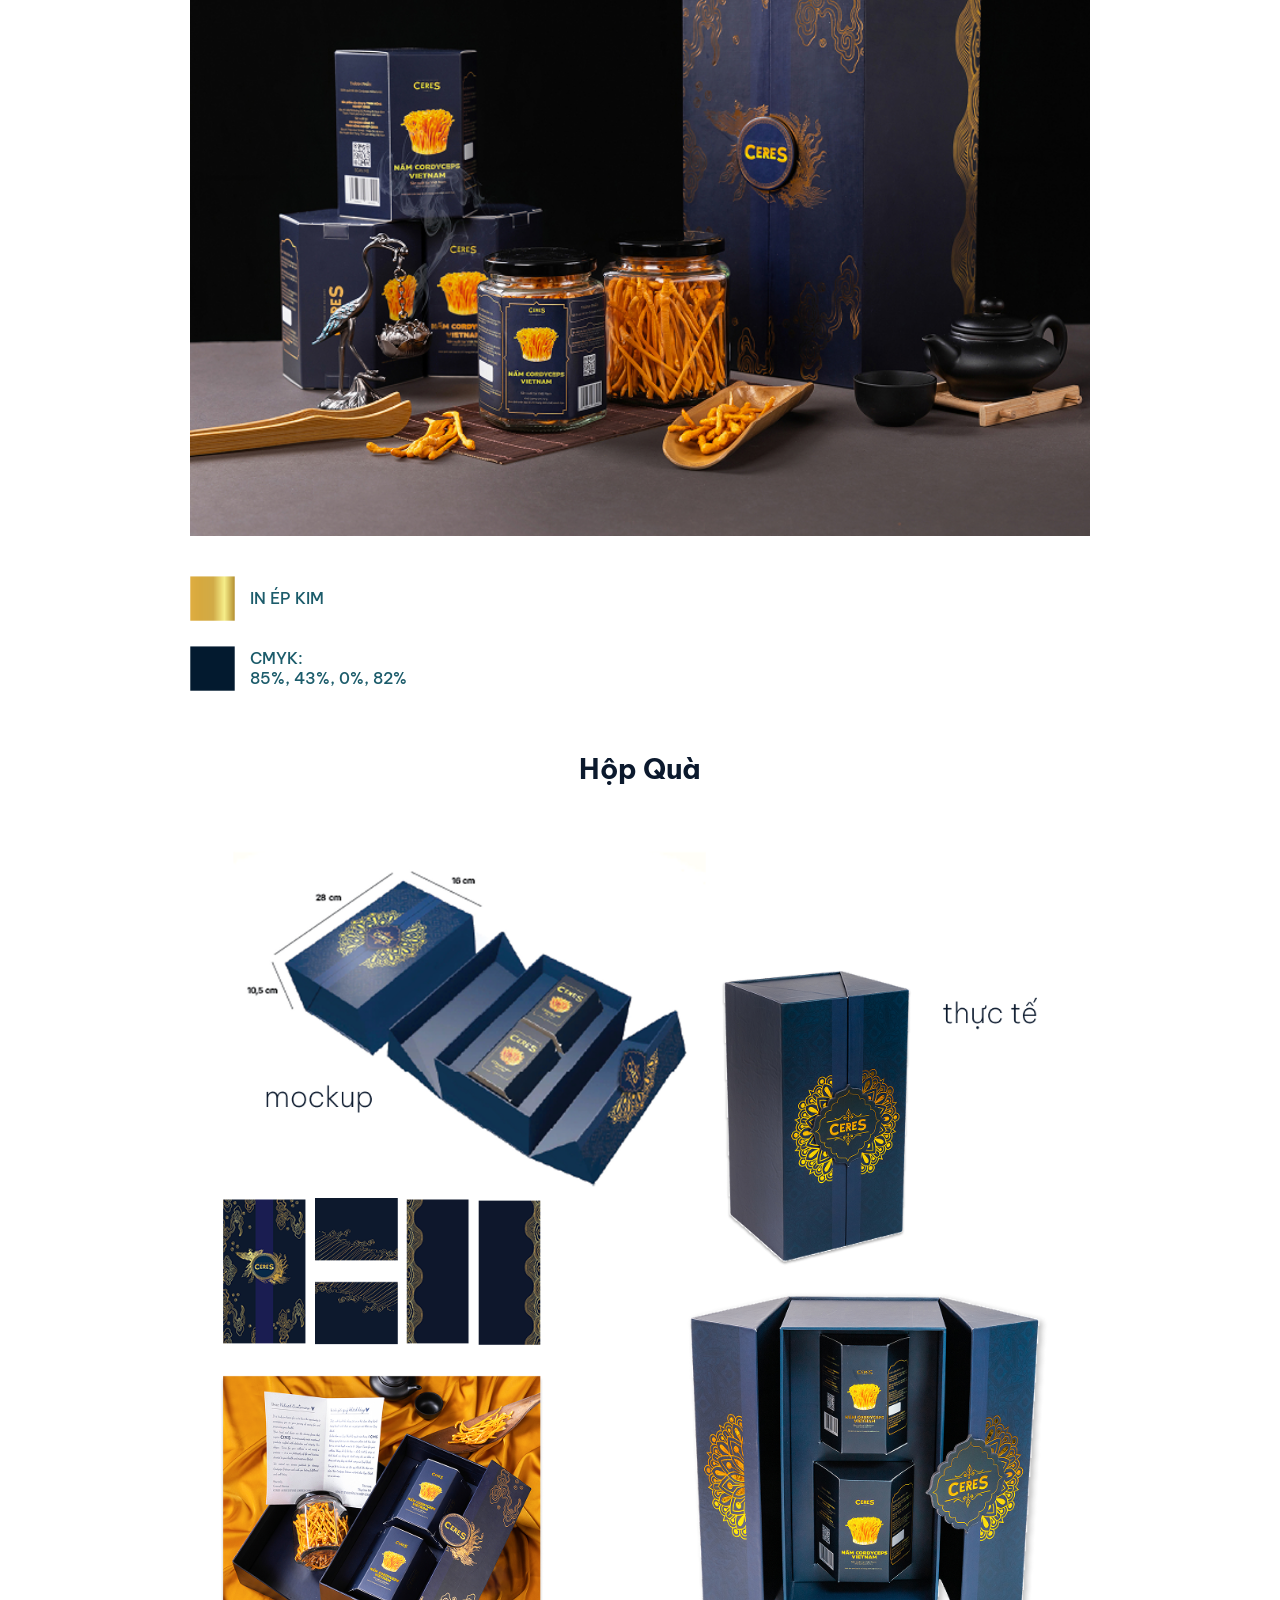
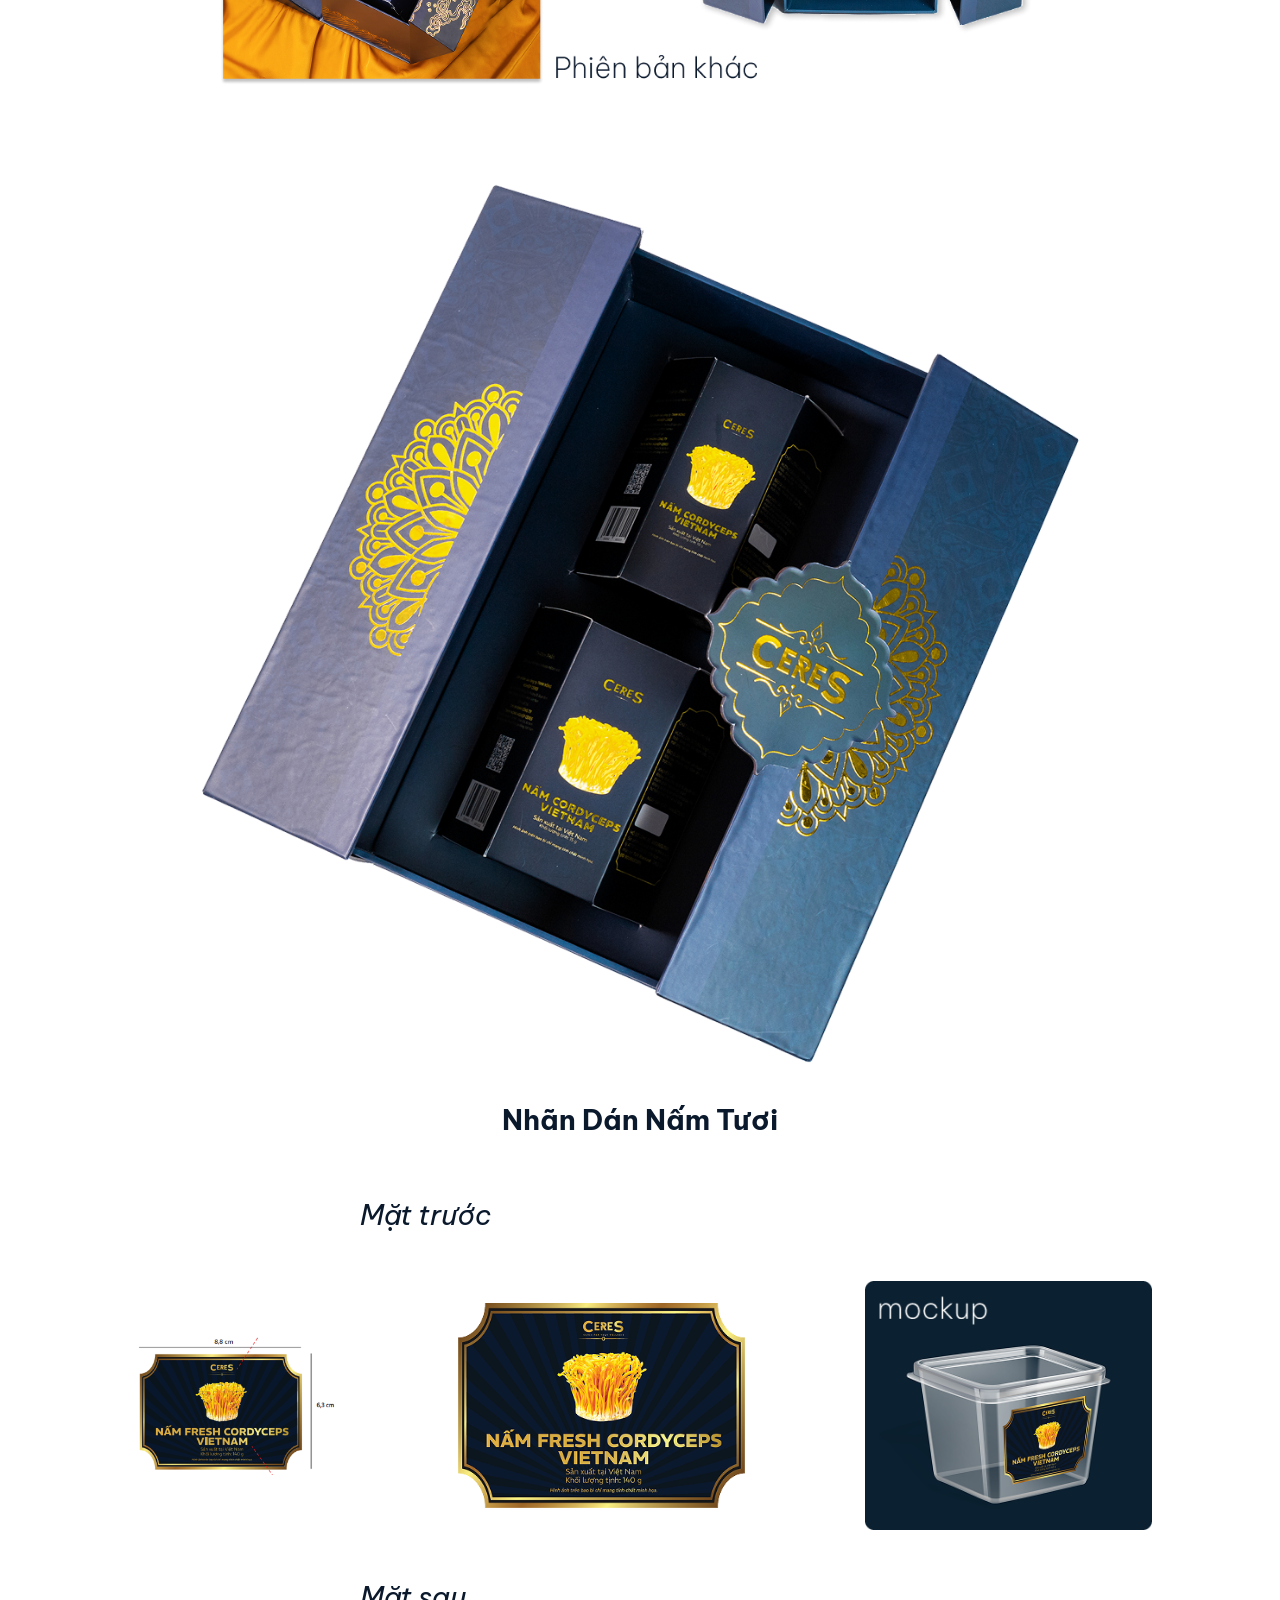
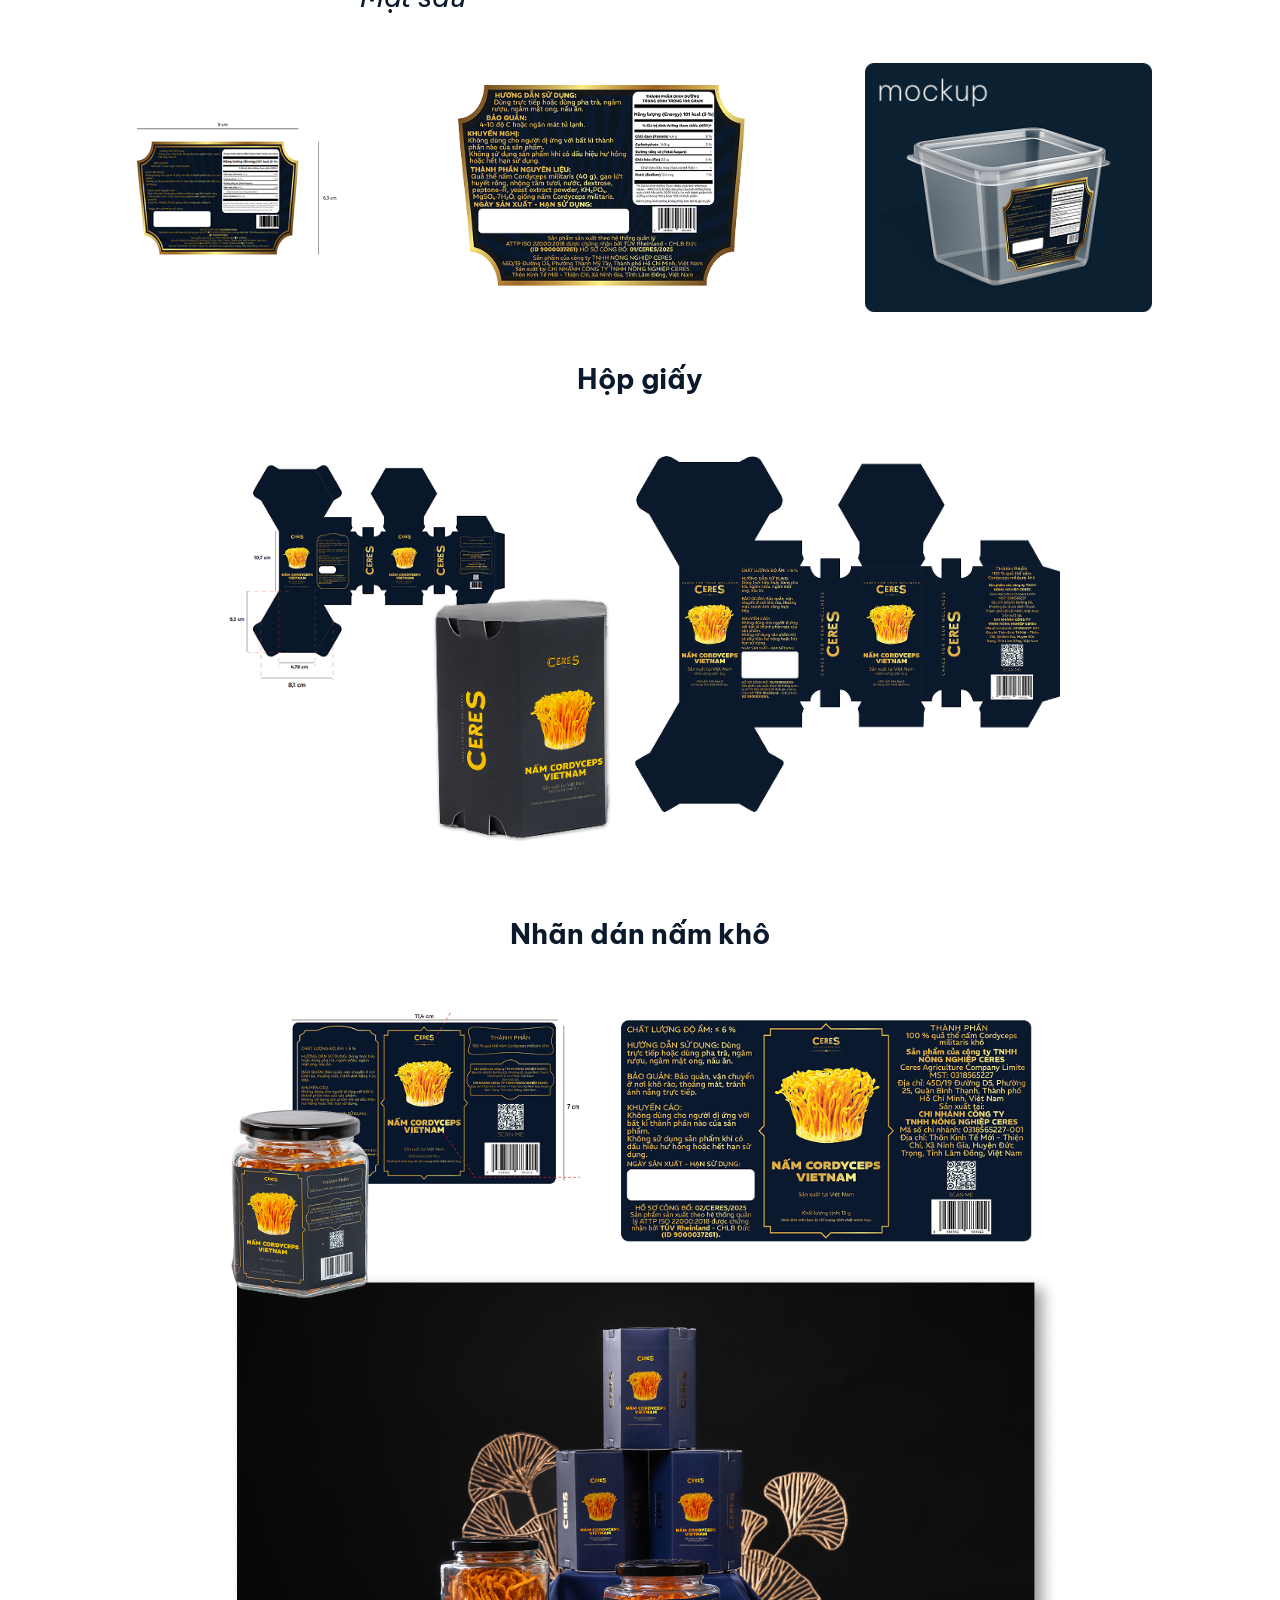
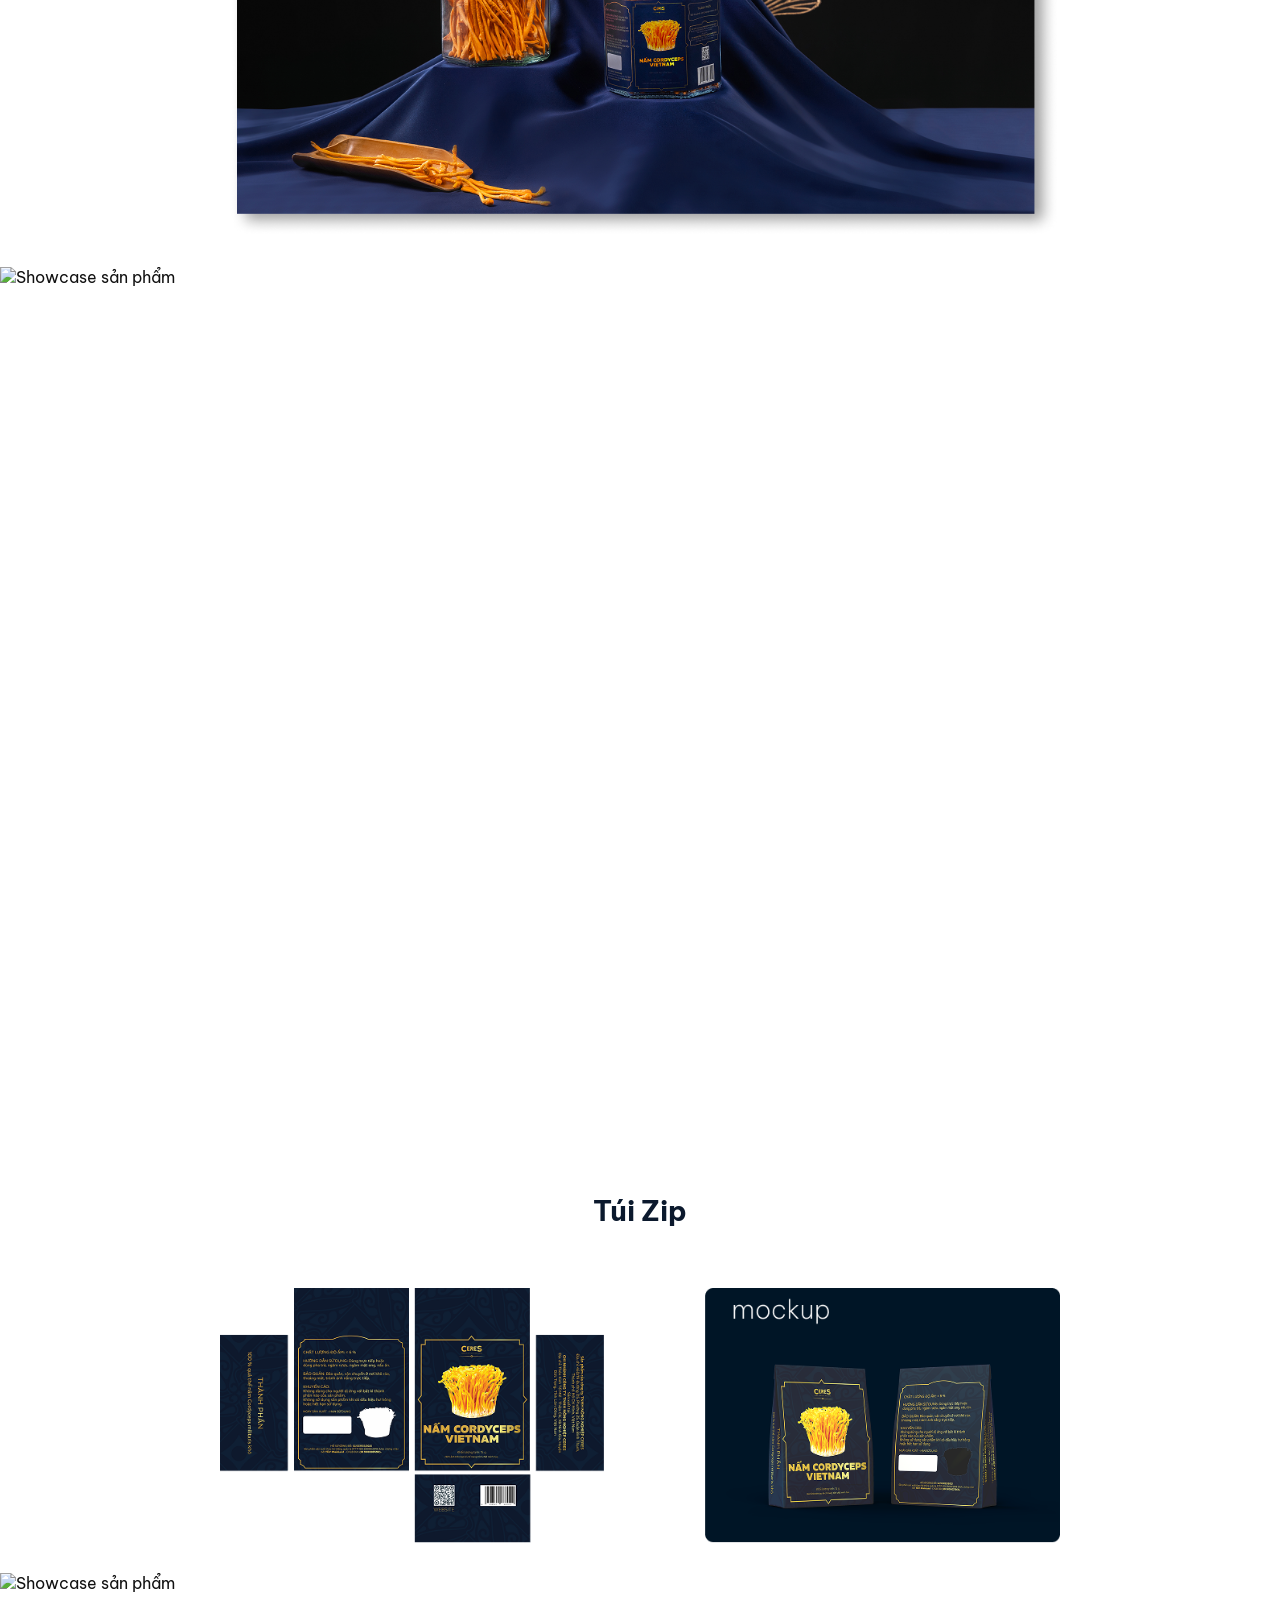
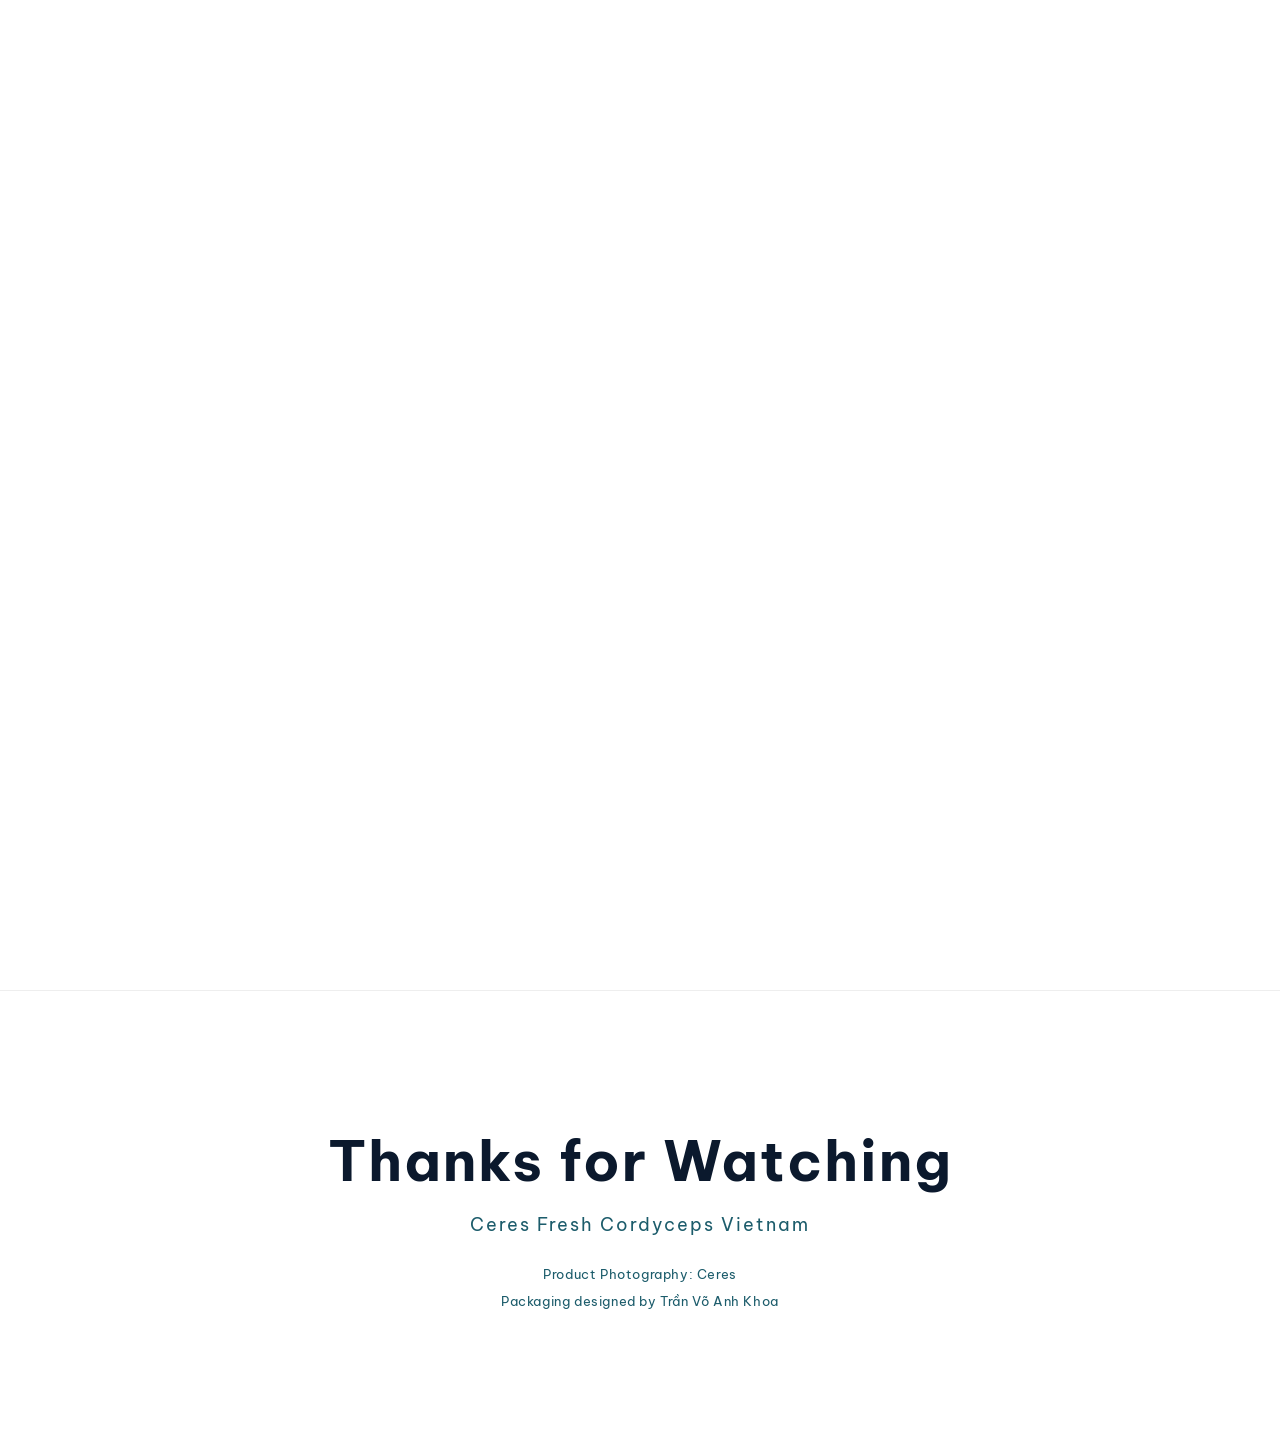
==== commit 2b52b724: "Polish portfolio layout and mobile experience" ====
--- a/ceres.html
+++ b/ceres.html
@@ -15,15 +15,17 @@
 
 <body class="loading no-zoom-page">
   <header class="main-header">
-    <nav class="nav-left">
-      <a href="#about" class="nav-item"></a>
-      <a href="#skills" class="nav-item"></a>
+    <nav class="nav-left project-nav-left" aria-label="Điều hướng trang">
+      <button class="page-back-button is-hidden" type="button">
+        <span class="page-back-icon" aria-hidden="true">&#8592;</span>
+        <span class="page-back-label">Quay lại</span>
+      </button>
     </nav>
 
     <div class="branding">
       <div class="name-container">
         <h1 class="main-name">
-          <a href="index.html#Project" class="name-link">
+          <span class="name-link">
 
             <span class="logo-box">
               <span id="logo"></span>
@@ -31,7 +33,7 @@
 
             <span class="typing-text">Trần Võ Anh Khoa</span>
 
-          </a>
+          </span>
         </h1>
         <div class="sub-title-wrapper">
           <h2 class="sub-title">Packaging Design</h2>
@@ -71,7 +73,8 @@
         <span class="meta-value">Trần Võ Anh Khoa</span>
       </div>
     </div>
-    <img src="source/logo-ceres.jpg" alt="Ceres Logo" class="ceres-logo">
+    <img src="project-assets/logo-ceres.jpg" alt="Ceres Logo" class="ceres-logo"
+      loading="eager" fetchpriority="high" decoding="async" width="690" height="240">
 
     <h2 class="ceres-company">
       CÔNG TY TNHH NÔNG NGHIỆP CERES
@@ -122,18 +125,18 @@
     <h2 class="packaging-title">Bao bì Ceres</h2>
 
     <div class="packaging-image">
-      <img src="source/CERES-1.jpg" alt="Bao bì Ceres">
+      <img src="project-assets/ceres-1.jpg" alt="Bao bì Ceres" loading="lazy" decoding="async" width="776" height="517">
     </div>
 
     <div class="packaging-info">
 
       <div class="info-item">
-        <img src="source/icon-epkim.svg" class="color-icon" loading="lazy">
+        <img src="project-assets/icon-epkim.svg" class="color-icon" loading="lazy" decoding="async" width="84" height="84">
         <p>IN ÉP KIM</p>
       </div>
 
       <div class="info-item">
-        <img src="source/icon-xanhden.svg" class="color-icon" loading="lazy">
+        <img src="project-assets/icon-xanhden.svg" class="color-icon" loading="lazy" decoding="async" width="84" height="84">
         <p>CMYK:<br>85%, 43%, 0%, 82%</p>
       </div>
 
@@ -142,7 +145,7 @@
 
   <section class="ceres-showcase">
     <h3 class="next-section">Hộp Quà</h3>
-    <img src="source/ceres-showcase.png" alt="Ceres Packaging Showcase" loading="lazy">
+    <img src="project-assets/ceres-showcase.png" alt="Ceres Packaging Showcase" loading="lazy" decoding="async" width="1062" height="1061">
   </section>
   </section>
   <nav class="nav-right">
@@ -151,60 +154,59 @@
     <a href="#" class="nav-item"></a>
   </nav>
   <div class="full-packaging-image">
-    <img src="source/IMG_5301-1.png" alt="Bao bì Ceres" loading="lazy">
+    <img src="project-assets/img-5301-1.png" alt="Bao bì Ceres" loading="lazy" decoding="async" width="1042" height="1039">
   </div>
   <h3 class="next-section">Nhãn Dán Nấm Tươi</h3>
   <p class="title-product-labels">Mặt trước</p>
   <section class="product-labels">
     <div class="label-item small">
-      <img src="source/image-3.png" alt="Nhãn mặt trước" loading="lazy">
+      <img src="project-assets/image-3.png" alt="Nhãn mặt trước" loading="lazy" decoding="async" width="343" height="226">
     </div>
     <div class="label-item big">
-      <img src="source/NEW-nhãn-hộp-nhựa-mặt-trước-(hình chữ nhật)-1.png" alt="Label chính" loading="lazy">
+      <img src="project-assets/new-nhan-hop-nhua-mat-truoc-hinh-chu-nhat-1.png" alt="Label chính" loading="lazy" decoding="async" width="367" height="262">
     </div>
 
     <div class="label-item mockup">
-      <img src="source/Group-21.png" alt="Mockup hộp" loading="lazy">
+      <img src="project-assets/group-21.png" alt="Mockup hộp" loading="lazy" decoding="async" width="317" height="275">
     </div>
   </section>
   <p class="title-product-labels">Mặt sau</p>
   <section class="product-labels">
     <div class="label-item small">
-      <img src="source/gl-matsau.png" alt="Nhãn mặt trước" loading="lazy">
+      <img src="project-assets/gl-matsau.png" alt="Nhãn mặt trước" loading="lazy" decoding="async" width="346" height="229">
     </div>
     <div class="label-item big">
-      <img src="source/nhan-dan-mat-sau.png" alt="Label chính" loading="lazy">
+      <img src="project-assets/nhan-dan-mat-sau.png" alt="Label chính" loading="lazy" decoding="async" width="381" height="272">
     </div>
 
     <div class="label-item mockup">
-      <img src="source/nhan-dan-mat-sau-mockup.png" alt="Mockup hộp" loading="lazy">
+      <img src="project-assets/nhan-dan-mat-sau-mockup.png" alt="Mockup hộp" loading="lazy" decoding="async" width="317" height="275">
     </div>
   </section>
   <section class="ceres-showcase">
     <h3 class="next-section">Hộp giấy</h3>
-    <img src="source/Group-28.png" alt="Ceres hop giay Showcase" loading="lazy">
+    <img src="project-assets/group-28.png" alt="Ceres hop giay Showcase" loading="lazy" decoding="async" width="993" height="473">
   </section>
   <section class="ceres-showcase">
     <h3 class="next-section">Nhãn dán nấm khô</h3>
-    <img src="source/Group-29.png" alt="Ceres hop giay Showcase" loading="lazy">
+    <img src="project-assets/group-29.png" alt="Ceres hop giay Showcase" loading="lazy" decoding="async" width="1083" height="1065">
   </section>
   <section class="full-image-section">
-    <img src="source/IMG_5291.png" alt="Showcase sản phẩm" loading="lazy">
+    <img src="project-assets/img-5291.png" alt="Showcase sản phẩm" loading="lazy" decoding="async" width="1714" height="1200">
   </section>
   <section class="ceres-showcase">
     <h3 class="next-section">Túi Zip</h3>
-    <img src="source/tui-zip.png" alt="Ceres hop giay Showcase" loading="lazy">
+    <img src="project-assets/tui-zip.png" alt="Ceres hop giay Showcase" loading="lazy" decoding="async" width="1044" height="316">
   </section>
   <section class="full-image2-section">
-    <img src="source/Group-30.png" alt="Showcase sản phẩm" loading="lazy">
-  </section>
-  <section class="ceres-showcase">
-  </section>
-  <section class="thanks-section">
+    <img src="project-assets/group-30.png" alt="Showcase sản phẩm" loading="lazy" decoding="async" width="1714" height="3505">
+  </section>
+  <section class="ceres-showcase">
+  </section>
+  <section class="thanks-section project-thanks project-thanks--ceres">
     <h2 class="thanks-title">Thanks for Watching</h2>
     <p class="thanks-sub">Ceres Fresh Cordyceps Vietnam</p>
-    <p class="project-credit">Product Photography: Ceres
-    </p>
+    <p class="project-credit">Product Photography: Ceres</p>
     <p class="project-credit">Packaging designed by Trần Võ Anh Khoa</p>
   </section>
 </body>
@@ -233,7 +235,7 @@
     container: document.getElementById("logo"),
     renderer: "svg",
     loop: false,
-    autoplay: true,
+    autoplay: false,
     path: "animationlogo.json"
   });
 </script>
@@ -242,4 +244,4 @@
   window.addEventListener("scroll", function () {
     const header = document.querySelector("header");
     header.classList.toggle("scrolled", window.scrollY > 50);
-  })+  })
--- a/style.css
+++ b/style.css
@@ -15,7 +15,7 @@
   font-family: "Be Vietnam Pro",
     sans-serif;
   background: #ffffff;
-  color: #111;
+  color: #111111;
 }
 
 /* SPACING SYSTEM (8px) */
@@ -28,17 +28,99 @@
 }
 
 .main-header {
+  position: fixed;
+  top: 0;
+  left: 0;
+  z-index: 999;
   display: grid;
   grid-template-columns: 1fr auto 1fr;
   align-items: center;
-
-  padding: var(--space-3) var(--space-5);
+  width: 100%;
+  padding: 18px var(--space-5);
 
   background: #ffffff1e;
   backdrop-filter: blur(20px);
   -webkit-backdrop-filter: blur(30px);
 
   border-bottom: 1px solid rgba(0, 0, 0, 0.2);
+}
+
+.project-nav-left {
+  display: flex;
+  align-items: center;
+  justify-self: start;
+}
+
+.page-back-button {
+  display: inline-flex;
+  align-items: center;
+  gap: 10px;
+  padding: 4px 0;
+  border: 0;
+  border-radius: 0;
+  background: transparent;
+  color: #0028ff;
+  font: inherit;
+  font-size: 13px;
+  font-weight: 600;
+  line-height: 1;
+  cursor: pointer;
+  transition:
+    opacity 0.3s ease,
+    color 0.3s ease,
+    transform 0.3s ease;
+}
+
+.page-back-button.is-hidden {
+  opacity: 0;
+  pointer-events: none;
+  transform: translateX(-8px);
+}
+
+.page-back-button.is-idle {
+  opacity: 0.38;
+}
+
+.page-back-button.is-idle:hover,
+.page-back-button.is-idle:focus-visible {
+  opacity: 1;
+}
+
+.page-back-button:hover {
+  color: #001bb5;
+  transform: translateX(-2px);
+}
+
+.page-back-icon {
+  font-size: 20px;
+  font-weight: 400;
+  line-height: 1;
+  transform: rotate(0deg);
+  transition: transform 0.45s cubic-bezier(0.16, 1, 0.3, 1);
+}
+
+.page-back-button.is-scroll-top .page-back-icon {
+  transform: rotate(90deg);
+}
+
+.page-back-button.is-scroll-top .page-back-label {
+  display: none;
+}
+
+.project-nav-left ~ .branding .back-hint {
+  display: none;
+}
+
+#video-portfolio-page .page-back-button,
+#photography-page .page-back-button,
+#selected-works-page .page-back-button {
+  color: #ffffff;
+}
+
+#video-portfolio-page .page-back-button:hover,
+#photography-page .page-back-button:hover,
+#selected-works-page .page-back-button:hover {
+  color: #7690ff;
 }
 
 /* NAV */
@@ -53,14 +135,15 @@
 
   display: none;
   flex-direction: column;
-  gap: 6px;
+  gap: 5px;
 }
 
 .hamburger span {
-  width: 28px;
-  height: 3px;
-  background: #0028FF;
+  width: 24px;
+  height: 2px;
+  background: #0028ff;
   display: block;
+  transform-origin: center;
   transition: .4s;
 }
 
@@ -68,7 +151,7 @@
 /* ===== HAMBURGER → X ===== */
 
 .hamburger.active span:nth-child(1) {
-  transform: rotate(45deg) translate(6px, 6px);
+  transform: translateY(7px) rotate(45deg);
 }
 
 .hamburger.active span:nth-child(2) {
@@ -76,7 +159,7 @@
 }
 
 .hamburger.active span:nth-child(3) {
-  transform: rotate(-45deg) translate(6px, -6px);
+  transform: translateY(-7px) rotate(-45deg);
 }
 
 
@@ -91,7 +174,7 @@
   height: 100vh;
 
   backdrop-filter: blur(15px);
-  background: rgb(0, 0, 0);
+  background: #000000;
 
   opacity: 0;
   pointer-events: none;
@@ -145,6 +228,20 @@
   cursor: default;
 }
 
+.pswp__portfolio-caption {
+  position: absolute;
+  right: 20px;
+  bottom: 18px;
+  left: 20px;
+  z-index: 10;
+  color: #ffffff;
+  font-size: 13px;
+  line-height: 1.5;
+  text-align: center;
+  pointer-events: none;
+  text-shadow: 0 1px 8px rgba(0, 0, 0, 0.65);
+}
+
 /* ======================================================= */
 /* FIX LỖI GIẬT KHỰNG KHI CUỘN QUA VIDEO YOUTUBE (LENIS)   */
 /* ======================================================= */
@@ -202,14 +299,14 @@
 }
 
 .mobile-menu a {
-  color: black;
+  color: #000000;
   font-size: 18px;
   text-decoration: none;
   letter-spacing: 1px;
 }
 
 .mobile-menu a:hover {
-  color: #0028FF;
+  color: #0028ff;
   opacity: .6;
 }
 
@@ -230,7 +327,7 @@
 
 .nav-item {
   text-decoration: none;
-  color: #000;
+  color: #000000;
   font-size: 16px;
   font-weight: 600;
   line-height: 22px;
@@ -240,7 +337,7 @@
 
 .nav-item {
   text-decoration: none;
-  color: #000;
+  color: #000000;
   font-weight: 600;
   letter-spacing: 2px;
   transition: all 0.3s ease;
@@ -273,7 +370,7 @@
 
 .project-concept p {
   font-size: 16px;
-  color: #555;
+  color: #555555;
   margin-bottom: 18px;
 }
 
@@ -293,7 +390,7 @@
 .meta-value {
   font-size: 16px;
   font-weight: 500;
-  color: #111;
+  color: #111111;
 }
 
 .branding {
@@ -324,7 +421,7 @@
   font-size: 48px;
   font-weight: 600;
   font-style: normal;
-  color: #0026ff;
+  color: #0028ff;
 }
 
 .typing-text {
@@ -358,7 +455,7 @@
   display: block;
   font-size: 20px;
   font-weight: 200;
-  color: #555;
+  color: #555555;
   letter-spacing: 2px;
 
   opacity: 0;
@@ -416,8 +513,13 @@
   max-width: 740px;
   font-size: 18px;
   line-height: 1.9;
-  color: #555;
+  color: #555555;
   margin-bottom: var(--space-4);
+  text-wrap: pretty;
+}
+
+.keep-together {
+  white-space: nowrap;
 }
 
 .hero-buttons {
@@ -474,8 +576,34 @@
 
 
 .hero-buttons .btn {
+  display: inline-flex;
+  width: 150px;
   max-width: 100%;
+  gap: 8px;
+  align-items: center;
+  justify-content: center;
+  text-align: center;
   white-space: nowrap;
+}
+
+.btn-icon {
+  width: 16px;
+  height: 16px;
+  flex: 0 0 auto;
+  transition: transform 0.3s ease;
+}
+
+.btn-icon path {
+  fill: none;
+  stroke: currentColor;
+  stroke-width: 1.7;
+  stroke-linecap: round;
+  stroke-linejoin: round;
+  vector-effect: non-scaling-stroke;
+}
+
+.btn-discover:hover .btn-icon {
+  transform: translateY(3px);
 }
 
 .btn {
@@ -488,8 +616,8 @@
 }
 
 .btn-primary {
-  background: #0028FF;
-  color: #fff;
+  background: #0028ff;
+  color: #ffffff;
 }
 
 .btn-primary:hover {
@@ -498,13 +626,13 @@
 }
 
 .btn-secondary {
-  border: 1px solid #000;
-  color: #000;
+  border: 1px solid #000000;
+  color: #000000;
 }
 
 .btn-secondary:hover {
-  background: #000;
-  color: #fff;
+  background: #000000;
+  color: #ffffff;
 }
 
 .social-icons {
@@ -625,16 +753,80 @@
   letter-spacing: 12px;
   text-align: center;
 
-  color: #FFF;
-  -webkit-text-stroke: 5px #0028FF;
+  color: #ffffff;
+  -webkit-text-stroke: 5px #0028ff;
 }
 
 .portfolio-title .folio {
-  color: #0028FF;
+  color: #0028ff;
   -webkit-text-stroke: 0;
 
   text-shadow:
     0 6px 15px rgba(0, 40, 255, 0.35);
+}
+
+@media (min-width: 769px) {
+  .hero-section {
+    min-height: auto;
+  }
+
+  .hero-composition {
+    width: 100%;
+  }
+
+  .portfolio-title {
+    width: 100%;
+    font-size: 12vw;
+    line-height: 1.5;
+    letter-spacing: 22px;
+    white-space: nowrap;
+  }
+
+  .hero-container {
+    width: calc(100% - clamp(110px, 10vw, 170px));
+    margin-top: clamp(8px, 1vw, 16px);
+    margin-inline: auto;
+    padding: 0;
+    grid-template-columns: minmax(0, 1fr) 380px;
+    gap: clamp(28px, 2.8vw, 48px);
+  }
+
+  .hero-left {
+    justify-self: start;
+  }
+
+  .hero-right {
+    width: 380px;
+    justify-self: end;
+  }
+
+  .hero-avatar {
+    display: block;
+    width: 100%;
+  }
+
+  .greeting {
+    margin-bottom: 24px;
+    font-size: clamp(36px, 5vw, 64px);
+  }
+
+  .description {
+    max-width: 740px;
+    margin-bottom: var(--space-4);
+    font-size: 18px;
+    line-height: 1.9;
+  }
+
+  .hero-buttons {
+    gap: 16px;
+    margin-bottom: clamp(18px, 2vw, 30px);
+  }
+
+  .hero-buttons .btn {
+    width: 150px;
+    padding: 12px 28px;
+    font-size: 16px;
+  }
 }
 
 .social-icons {
@@ -661,6 +853,7 @@
   min-height: 100vh;
   margin-top: -150px;
   padding-top: 230px;
+  padding-bottom: 0;
 }
 
 .skill-section {
@@ -690,7 +883,7 @@
 .marquee {
   width: 100%;
   overflow: hidden;
-  background: #1a33ff;
+  background: #0028ff;
   padding: 18px 0;
 }
 
@@ -699,24 +892,29 @@
   gap: 40px;
   flex-wrap: nowrap;
   white-space: nowrap;
+}
+
+.marquee-track.is-running {
   will-change: transform;
 }
 
 .marquee-item {
   display: flex;
+  flex: none;
   align-items: center;
   gap: 14px;
   white-space: nowrap;
 
-  color: white;
+  color: #ffffff;
   font-size: 26px;
   font-style: italic;
 }
 
 .marquee-item img {
+  width: auto;
   height: 32px;
-}
-
+  object-fit: contain;
+}
 
 .service-card {
   min-height: 260px;
@@ -749,7 +947,7 @@
 
 .service-card:hover {
   box-shadow:
-    0 18px 50px rgba(0, 38, 255, 0.16),
+    0 18px 50px rgba(0, 40, 255, 0.16),
     inset 0 0 0 1px rgba(0, 40, 255, 0.18);
   border-color: rgba(0, 40, 255, 0.38);
 }
@@ -757,7 +955,7 @@
 /* ===== Text animation ===== */
 
 .service-card p span {
-  color: #222;
+  color: #222222;
   transition: color 0.3s ease;
 }
 
@@ -766,11 +964,11 @@
 }
 
 .service-card:hover p span {
-  color: #0028FF;
+  color: #0028ff;
 }
 
 .service-card:hover p {
-  color: #0028FF;
+  color: #0028ff;
 }
 
 
@@ -801,7 +999,7 @@
 
 .service-card p {
   text-align: left;
-  color: #555;
+  color: #555555;
   line-height: 1.7;
   font-size: 16px;
 }
@@ -814,7 +1012,7 @@
 }
 
 .section-header h2 {
-  color: #0028FF;
+  color: #0028ff;
   font-size: 36px;
   font-weight: 700;
   margin-bottom: 18px;
@@ -825,6 +1023,18 @@
   font-style: italic;
   line-height: 1.8;
   font-size: 18px;
+}
+
+.section-intro {
+  width: min(100%, 720px);
+  margin-inline: auto;
+  padding-inline: 0;
+  color: #000000;
+  font-size: 18px;
+  font-style: italic;
+  line-height: 1.8;
+  text-align: center;
+  text-wrap: balance;
 }
 
 header {
@@ -850,7 +1060,7 @@
   padding: 120px 20px;
   background: #fcfcfc;
   /* Nền xám cực nhẹ để làm nổi bật các thẻ card trắng */
-  color: #111;
+  color: #111111;
 }
 
 .about-wrapper {
@@ -869,7 +1079,7 @@
 }
 
 .about-main-text h2 {
-  color: #0028FF;
+  color: #0028ff;
   font-size: clamp(32px, 5vw, 40px);
   font-weight: 800;
   margin-bottom: 24px;
@@ -880,11 +1090,11 @@
 .about-main-text .lead-text {
   font-size: clamp(16px, 2vw, 18px);
   line-height: 1.9;
-  color: #444;
+  color: #444444;
 }
 
 .about-main-text .lead-text span {
-  color: #0028FF;
+  color: #0028ff;
   font-weight: 700;
 }
 
@@ -896,33 +1106,41 @@
 }
 
 .phil-card {
-  background: #fff;
+  background: rgba(255, 255, 255, 0.72);
   padding: 40px 30px;
   border-radius: 20px;
-  border: 1px solid rgba(0, 0, 0, 0.05);
-  transition: all 0.4s cubic-bezier(0.25, 0.8, 0.25, 1);
+  border: 1px solid rgba(0, 40, 255, 0.14);
+  opacity: 0.72;
+  transition:
+    opacity 0.4s ease,
+    background-color 0.4s ease,
+    border-color 0.4s ease,
+    box-shadow 0.4s ease,
+    transform 0.4s cubic-bezier(0.25, 0.8, 0.25, 1);
   position: relative;
   overflow: hidden;
 }
 
 .phil-card:hover {
+  background: #ffffff;
+  opacity: 1;
   transform: translateY(-8px);
   box-shadow: 0 20px 40px rgba(0, 40, 255, 0.08);
-  border-color: rgba(0, 40, 255, 0.3);
+  border-color: rgba(0, 40, 255, 0.38);
 }
 
 /* Chữ số nghệ thuật ở góc */
 .phil-num {
   font-size: 56px;
   font-weight: 900;
-  color: rgba(0, 40, 255, 0.06);
+  color: rgba(0, 40, 255, 0.28);
   margin-bottom: 10px;
   line-height: 1;
   transition: color 0.4s ease, transform 0.4s ease;
 }
 
 .phil-card:hover .phil-num {
-  color: #0028FF;
+  color: #0028ff;
   transform: scale(1.05);
 }
 
@@ -930,13 +1148,13 @@
   font-size: 20px;
   font-weight: 700;
   margin-bottom: 12px;
-  color: #0028FF;
+  color: #0028ff;
 }
 
 .phil-card p {
   font-size: 15px;
   line-height: 1.6;
-  color: #555;
+  color: #555555;
 }
 
 /* ============================= */
@@ -966,10 +1184,13 @@
 
   .phil-card {
     padding: 30px 25px;
+    background: #ffffff;
+    opacity: 1;
   }
 
   .phil-num {
     font-size: 48px;
+    color: rgba(0, 40, 255, 0.38);
   }
 }
 
@@ -1007,7 +1228,7 @@
   margin-left: 56px;
   margin-top: 10px;
   font-size: 18px;
-  color: #555;
+  color: #555555;
   line-height: 1.8;
 }
 
@@ -1017,7 +1238,7 @@
 }
 
 header.scrolled {
-  background: #1e40ff09;
+  background: rgba(0, 40, 255, 0.035);
 }
 
 .about-container {
@@ -1034,7 +1255,17 @@
 }
 
 .about-container span {
-  color: #0028FF;
+  color: #0028ff;
+  font-weight: 600;
+}
+
+.about-container .skills-summary-line {
+  color: inherit;
+  font-weight: inherit;
+}
+
+.about-container .skills-summary-line > span {
+  color: #0028ff;
   font-weight: 600;
 }
 
@@ -1056,11 +1287,11 @@
 .about-text {
   font-size: 18px;
   line-height: 1.9;
-  color: #333;
+  color: #333333;
 }
 
 .highlight {
-  color: #0028FF;
+  color: #0028ff;
   font-weight: 700;
 }
 
@@ -1088,7 +1319,7 @@
   font-size: 12px;
   font-style: italic;
   font-weight: 200;
-  color: #555;
+  color: #555555;
   cursor: pointer;
   display: flex;
   align-items: center;
@@ -1115,12 +1346,39 @@
 .skills-grid {
   padding-bottom: 80px;
   margin-top: 40px;
-  /* cho nó thấp xuống */
-  display: grid;
-  grid-template-columns: repeat(5, 1fr);
-  gap: 50px 40px;
-  justify-items: center;
+  display: flex;
+  flex-direction: column;
+  gap: 54px;
+}
+
+.skill-group {
+  width: 100%;
+}
+
+.skill-group-heading {
+  display: flex;
+  gap: 18px;
   align-items: center;
+  margin-bottom: 32px;
+  color: #777777;
+  font-size: 10px;
+  font-weight: 600;
+  letter-spacing: 1.8px;
+  text-transform: uppercase;
+}
+
+.skill-group-heading::after {
+  content: "";
+  height: 1px;
+  background: #dddddd;
+  flex: 1;
+}
+
+.skill-group-items {
+  display: flex;
+  gap: clamp(40px, 6vw, 90px);
+  align-items: center;
+  justify-content: center;
 }
 
 .skill-item {
@@ -1130,7 +1388,7 @@
   display: flex;
   align-items: center;
   justify-content: center;
-  transition: transform 0.3s ease, opacity 0.3s ease;
+  transition: transform 0.3s ease;
   cursor: pointer;
 }
 
@@ -1138,31 +1396,22 @@
   width: 100%;
   height: auto;
   object-fit: contain;
-}
-
-/* Căn giữa 3 icon hàng dưới */
-.skills-grid .skill-item:nth-child(6) {
-  grid-column: 2;
-}
-
-.skills-grid .skill-item:nth-child(7) {
-  grid-column: 3;
-}
-
-.skills-grid .skill-item:nth-child(8) {
-  grid-column: 4;
 }
 
 /* Hover effect */
 .skill-item {
   position: relative;
+}
+
+.skill-item:hover {
+  transform: translateY(-4px) scale(1.04);
 }
 
 .skill-name {
   position: absolute;
   bottom: -25px;
   font-size: 12px;
-  color: #0028FF;
+  color: #0028ff;
   opacity: 0;
   transform: translateY(-10px);
   /* bắt đầu hơi cao hơn */
@@ -1218,7 +1467,7 @@
   left: 0;
   width: 100%;
   height: 100%;
-  background: rgba(0, 38, 255, 0.384);
+  background: rgba(0, 40, 255, 0.384);
   /* Màu xanh Khoa thích */
   display: flex;
   align-items: center;
@@ -1229,8 +1478,8 @@
 
 .view-project-btn {
   padding: 12px 24px;
-  border: 2px solid #fff;
-  color: #fff;
+  border: 2px solid #ffffff;
+  color: #ffffff;
   text-decoration: none;
   font-weight: 600;
   border-radius: 99px;
@@ -1267,8 +1516,8 @@
 
 /* 1. Ép thẻ cha cắt cúp gọn gàng, fix triệt để lỗi tràn góc bo tròn trên Safari */
 .project-thumb {
-  -webkit-mask-image: -webkit-radial-gradient(white, black);
-  mask-image: radial-gradient(white, black);
+  -webkit-mask-image: -webkit-radial-gradient(#ffffff, #000000);
+  mask-image: radial-gradient(#ffffff, #000000);
 }
 
 /* 2. Ép cái khung ảo của thư viện Parallax sinh ra phải vừa khít 100% */
@@ -1320,7 +1569,7 @@
   font-size: 11px;
   text-transform: uppercase;
   letter-spacing: 1.5px;
-  color: #0028FF;
+  color: #0028ff;
   font-weight: 700;
   margin-bottom: 8px;
 }
@@ -1332,17 +1581,17 @@
 
 .project-title a {
   text-decoration: none;
-  color: #111;
+  color: #111111;
   transition: color 0.3s;
 }
 
 .project-card:hover .project-title a {
-  color: #0028FF;
+  color: #0028ff;
 }
 
 .pj-short-desc {
   font-size: 14px;
-  color: #666;
+  color: #666666;
   line-height: 1.5;
   margin: 0;
 }
@@ -1577,7 +1826,7 @@
 .thanks-title {
   font-size: 64px;
   font-weight: 700;
-  color: white;
+  color: #ffffff;
   letter-spacing: 3px;
   margin: 0;
   transition: 0.4s;
@@ -1586,20 +1835,20 @@
 .thanks-sub {
   margin-top: 20px;
   font-size: 18px;
-  color: #0028FF;
+  color: #0028ff;
   letter-spacing: 2px;
 }
 
 .project-name {
   font-size: 28px;
-  color: #0028FF;
+  color: #0028ff;
   letter-spacing: 3px;
   margin: 0;
 }
 
 .project-credit {
   font-size: 14px;
-  color: #0028FF;
+  color: #0028ff;
   margin-top: 10px;
   font-style: italic;
   letter-spacing: 1px;
@@ -1607,20 +1856,20 @@
 
 .thanks-title {
   font-size: 56px;
-  color: #0028FF;
+  color: #0028ff;
   letter-spacing: 4px;
   margin-bottom: 24px;
 }
 
 .thanks-sub {
   font-size: 18px;
-  color: #0028FF;
+  color: #0028ff;
   margin-bottom: 18px;
 }
 
 .thanks-credit {
   font-size: 14px;
-  color: #0028FF;
+  color: #0028ff;
   letter-spacing: 1px;
   font-style: italic;
 }
@@ -1643,17 +1892,17 @@
   display: flex;
   flex-direction: column;
   text-decoration: none;
-  color: white;
+  color: #ffffff;
 }
 
 .contact-main {
-  color: white;
+  color: #ffffff;
   font-size: 18px;
   white-space: nowrap;
 }
 
 .contact-hint {
-  color: white;
+  color: #ffffff;
   font-size: 12px;
   opacity: 0.7;
 }
@@ -1856,7 +2105,7 @@
 .keyvisual-section {
   padding: 40px 40px;
   text-align: center;
-  background: #fff;
+  background: #ffffff;
 }
 
 .keyvisual-title {
@@ -2002,7 +2251,7 @@
   object-fit: cover;
 
   border-radius: 14px;
-  background: #fff;
+  background: #ffffff;
   margin-bottom: 24px;
 }
 
@@ -2133,7 +2382,7 @@
 
 .md-posm-section {
   padding: 60px 40px;
-  background: #fff;
+  background: #ffffff;
   text-align: center;
 }
 
@@ -2181,7 +2430,7 @@
 .md-shorts-frame {
   width: 100%;
   aspect-ratio: 9 / 16;
-  background: #000;
+  background: #000000;
   border-radius: 20px;
   overflow: hidden;
   box-shadow: 0 15px 40px rgba(0, 0, 0, 0.15);
@@ -2335,7 +2584,7 @@
   height: 0;
   border-radius: 12px;
   overflow: hidden;
-  background: #000;
+  background: #000000;
   box-shadow: 0 15px 40px rgba(0, 0, 0, 0.15);
 }
 
@@ -2355,7 +2604,7 @@
   height: 0;
   border-radius: 12px;
   overflow: hidden;
-  background: #000;
+  background: #000000;
 }
 
 .md-shorts-frame iframe {
@@ -2554,7 +2803,7 @@
 .nn-meta-value {
   font-size: 16px;
   font-weight: 500;
-  color: #111;
+  color: #111111;
 }
 
 /* ========================================================= */
@@ -2602,138 +2851,470 @@
   aspect-ratio: 1 / 1;
 }
 
-/* ========================================================= */
-/* CSS MỚI CHO CONTACT SECTION                               */
-/* ========================================================= */
-
+/* Contact */
 .contact-section {
-  background: #0028FF;
-  width: 100%;
-  padding: 100px 20px 40px;
-  /* Tăng padding để có không gian thở */
-  color: #fff;
+  position: relative;
+  width: 100%;
+  padding: 32px 40px 28px;
+  overflow: hidden;
+  background: #070709;
+  color: #ffffff;
+}
+
+.contact-section::before {
+  content: "";
+  position: absolute;
+  top: -280px;
+  right: -180px;
+  width: 680px;
+  height: 680px;
+  border-radius: 50%;
+  background: #0028ff;
+  filter: blur(180px);
+  opacity: 0.18;
+  pointer-events: none;
+}
+
+.contact-inner,
+.contact-footer {
+  position: relative;
+  width: min(100%, 1320px);
+  margin-inline: auto;
+}
+
+.contact-topline {
+  display: flex;
+  align-items: center;
+  justify-content: space-between;
+  padding-bottom: 28px;
+  border-bottom: 1px solid rgba(255, 255, 255, 0.16);
+}
+
+.contact-eyebrow,
+.contact-availability {
+  font-size: 11px;
+  font-weight: 600;
+  line-height: 1;
+  letter-spacing: 1.5px;
+  text-transform: uppercase;
+}
+
+.contact-eyebrow {
+  color: #777780;
+}
+
+.contact-availability {
+  display: inline-flex;
+  gap: 9px;
+  align-items: center;
+  color: #b9b9c1;
+}
+
+.availability-dot {
+  width: 7px;
+  height: 7px;
+  border-radius: 50%;
+  background: #38d67a;
+  box-shadow: 0 0 0 5px rgba(56, 214, 122, 0.1);
+  animation: availability-pulse 2.4s ease-in-out infinite;
+}
+
+@keyframes availability-pulse {
+  50% {
+    box-shadow: 0 0 0 8px rgba(56, 214, 122, 0);
+  }
+}
+
+.contact-main-grid {
+  display: grid;
+  grid-template-columns: minmax(0, 1.05fr) minmax(360px, 0.95fr);
+  gap: clamp(50px, 8vw, 130px);
+  align-items: end;
+  padding: clamp(72px, 9vw, 128px) 0 clamp(78px, 10vw, 140px);
 }
 
 .contact-intro {
-  text-align: center;
-  margin-bottom: 60px;
+  margin: 0;
+  text-align: left;
 }
 
 .contact-intro h2 {
-  font-size: clamp(32px, 5vw, 48px);
-  font-weight: 800;
-  margin-bottom: 15px;
+  display: flex;
+  max-width: 850px;
+  margin: 0;
+  flex-direction: column;
+  gap: 0.08em;
+  font-size: clamp(48px, 5.8vw, 92px);
+  font-weight: 600;
+  line-height: 1.08;
+  letter-spacing: clamp(-5px, -0.3vw, -2px);
+}
+
+.contact-title-line {
+  display: block;
+  width: 100%;
+  white-space: nowrap;
+}
+
+.contact-intro h2 .contact-title-accent {
+  color: #0028ff;
+}
+
+.contact-intro p {
+  max-width: 620px;
+  margin: 34px 0 0;
+  color: #92929b;
+  font-size: clamp(15px, 1.25vw, 18px);
+  font-style: normal;
+  line-height: 1.75;
+}
+
+.contact-primary {
+  position: relative;
+  display: flex;
+  min-height: 245px;
+  padding: 30px;
+  border: 1px solid rgba(255, 255, 255, 0.18);
+  border-radius: 2px;
+  background: #0028ff;
+  color: #ffffff;
+  flex-direction: column;
+  justify-content: space-between;
+  text-decoration: none;
+  transition: background-color 0.35s ease, color 0.35s ease, transform 0.45s cubic-bezier(0.16, 1, 0.3, 1);
+}
+
+.contact-primary:hover {
+  background: #ffffff;
+  color: #070709;
+  transform: translateY(-6px);
+}
+
+.contact-primary-label {
+  font-size: 12px;
+  font-weight: 600;
+  letter-spacing: 1.4px;
+  text-transform: uppercase;
+}
+
+.contact-primary-email {
+  padding-right: 44px;
+  font-size: clamp(18px, 2vw, 28px);
+  font-weight: 600;
+  line-height: 1.2;
+  overflow-wrap: anywhere;
+}
+
+.contact-primary-arrow {
+  position: absolute;
+  right: 28px;
+  bottom: 27px;
+  transition: transform 0.35s ease;
+}
+
+.contact-arrow-icon {
+  display: inline-flex;
+  width: 26px;
+  height: 26px;
+  align-items: center;
+  justify-content: center;
+}
+
+.contact-arrow-icon svg {
+  display: block;
+  width: 100%;
+  height: 100%;
+  overflow: visible;
+}
+
+.contact-arrow-icon path {
+  fill: none;
+  stroke: currentColor;
+  stroke-width: 1.7;
+  stroke-linecap: round;
+  stroke-linejoin: round;
+  vector-effect: non-scaling-stroke;
+}
+
+.contact-primary:hover .contact-primary-arrow {
+  transform: translate(5px, -5px);
+}
+
+.contact-primary:focus-visible,
+.contact-row:focus-visible,
+.back-to-top:focus-visible {
+  outline: 2px solid #ffffff;
+  outline-offset: 5px;
+}
+
+.contact-directory {
+  border-top: 1px solid rgba(255, 255, 255, 0.16);
+}
+
+.contact-row {
+  display: grid;
+  width: 100%;
+  min-height: 88px;
+  padding: 0;
+  border: 0;
+  border-bottom: 1px solid rgba(255, 255, 255, 0.16);
+  background: transparent;
+  color: #ffffff;
+  grid-template-columns: 52px minmax(150px, 0.72fr) minmax(0, 1.7fr) minmax(130px, auto);
+  gap: 20px;
+  align-items: center;
+  font: inherit;
+  text-align: left;
+  text-decoration: none;
+  cursor: pointer;
+  transition: color 0.3s ease, padding 0.4s cubic-bezier(0.16, 1, 0.3, 1);
+}
+
+.contact-row:not(.contact-row-static):hover {
+  padding-inline: 14px;
+  color: #4f6cff;
+}
+
+.contact-row-index,
+.contact-row-action {
+  color: #66666f;
+  font-size: 11px;
+  font-weight: 600;
   letter-spacing: 1px;
-}
-
-.contact-intro p {
-  font-size: 18px;
-  opacity: 0.8;
-  font-style: italic;
-}
-
-.contact-wrapper {
-  max-width: 1100px;
-  margin: 0 auto;
-  display: grid;
-  grid-template-columns: repeat(3, 1fr);
-  gap: 30px;
-}
-
-.contact-box {
-  background: rgba(255, 255, 255, 0.08);
-  /* Nền kính mờ */
-  border: 1px solid rgba(255, 255, 255, 0.15);
-  border-radius: 20px;
-  padding: 40px 30px;
-  display: flex;
-  flex-direction: column;
+  text-transform: uppercase;
+}
+
+.contact-row-label {
+  color: #8d8d96;
+  font-size: 13px;
+}
+
+.contact-row-value {
+  width: 100%;
+  justify-self: start;
+  font-size: clamp(16px, 1.6vw, 22px);
+  font-weight: 600;
+  text-align: left;
+  overflow-wrap: anywhere;
+}
+
+.contact-row-action,
+.contact-row-arrow {
+  justify-self: end;
+}
+
+.contact-row-arrow {
+  width: 22px;
+  height: 22px;
+  transition: transform 0.3s ease;
+}
+
+.contact-row:hover .contact-row-arrow {
+  transform: translate(4px, -4px);
+}
+
+.contact-row.is-copied .contact-row-action {
+  color: #38d67a;
+}
+
+.contact-footer {
+  display: flex;
+  margin-top: 74px;
+  padding-top: 24px;
+  border-top: 1px solid rgba(255, 255, 255, 0.16);
+  align-items: center;
+  justify-content: space-between;
+  color: #66666f;
+  font-size: 11px;
+  letter-spacing: 0.4px;
+  text-align: left;
+}
+
+.contact-footer p {
+  margin: 0;
+}
+
+.contact-copyright {
+  display: flex;
+  gap: 0.35em;
+}
+
+.contact-copyright span {
+  white-space: nowrap;
+}
+
+.back-to-top {
+  color: #a1a1a9;
   text-decoration: none;
-  color: #fff;
-  position: relative;
-  overflow: hidden;
-  transition: all 0.4s cubic-bezier(0.25, 0.8, 0.25, 1);
-  cursor: pointer;
-}
-
-.contact-box:hover {
-  background: #fff;
-  color: #0028FF;
-  /* Chữ đổi sang màu xanh khi hover */
-  transform: translateY(-8px);
-  box-shadow: 0 20px 40px rgba(0, 0, 0, 0.2);
-}
-
-.c-label {
-  font-size: 13px;
-  text-transform: uppercase;
-  letter-spacing: 2px;
-  opacity: 0.6;
-  margin-bottom: 20px;
-  transition: opacity 0.3s;
-}
-
-.contact-box:hover .c-label {
-  opacity: 0.6;
-  color: #0028FF;
-}
-
-.c-value {
-  font-size: 22px;
+  transition: color 0.3s ease;
+}
+
+.back-to-top:hover {
+  color: #ffffff;
+}
+
+.back-to-top span {
+  display: inline-block;
+  margin-left: 7px;
+}
+
+.copy-toast {
+  position: fixed;
+  right: 24px;
+  bottom: 24px;
+  z-index: 1000;
+  padding: 13px 17px;
+  border: 1px solid rgba(255, 255, 255, 0.16);
+  background: #ffffff;
+  color: #070709;
+  font-size: 12px;
   font-weight: 600;
-  line-height: 1.4;
-  word-break: break-word;
-}
-
-.c-arrow {
-  position: absolute;
-  top: 40px;
-  right: 30px;
-  font-size: 24px;
   opacity: 0;
-  transform: translate(-15px, 15px);
-  transition: all 0.4s cubic-bezier(0.25, 0.8, 0.25, 1);
-}
-
-.contact-box:hover .c-arrow {
+  pointer-events: none;
+  transform: translateY(16px);
+  transition: opacity 0.3s ease, transform 0.3s ease;
+}
+
+.copy-toast.is-visible {
   opacity: 1;
-  transform: translate(0, 0);
-}
-
-.contact-footer {
-  text-align: center;
-  margin-top: 100px;
-  padding-top: 30px;
-  border-top: 1px solid rgba(255, 255, 255, 0.1);
-  font-size: 14px;
-  opacity: 0.5;
-  letter-spacing: 1px;
-}
-
-/* ============================= */
-/* MOBILE FIX CHO CONTACT        */
-/* ============================= */
-@media (max-width: 768px) {
+  transform: translateY(0);
+}
+
+.copy-toast.is-error {
+  background: #ffeded;
+  color: #8c1212;
+}
+
+@media (max-width: 900px) {
   .contact-section {
-    padding: 60px 20px 30px;
-  }
-
-  .contact-wrapper {
+    padding-inline: 24px;
+  }
+
+  .contact-main-grid {
     grid-template-columns: 1fr;
-    /* Trở về 1 cột trên mobile */
-    gap: 20px;
-  }
-
-  .contact-box {
-    padding: 25px 20px;
-    /* Thu nhỏ padding một chút cho cân đối khi không có icon */
+    gap: 52px;
+  }
+
+  .contact-primary {
+    min-height: 210px;
+  }
+}
+
+@media (max-width: 600px) {
+  .contact-section {
+    padding: 26px 18px 22px;
+  }
+
+  .contact-topline {
+    padding-bottom: 22px;
+  }
+
+  .contact-eyebrow,
+  .contact-availability {
+    font-size: 9px;
+    letter-spacing: 0.9px;
+  }
+
+  .contact-main-grid {
+    gap: 38px;
+    padding: 62px 0 74px;
+  }
+
+  .contact-intro h2 {
+    font-size: clamp(42px, 13vw, 64px);
+    gap: 0.1em;
+    line-height: 1.12;
+    letter-spacing: -2.5px;
+  }
+
+  .contact-intro p {
+    margin-top: 26px;
+    font-size: 14px;
+    line-height: 1.7;
+  }
+
+  .contact-primary {
+    min-height: 180px;
+    padding: 22px;
+  }
+
+  .contact-primary-arrow {
+    right: 21px;
+    bottom: 20px;
+    width: 24px;
+    height: 24px;
+  }
+
+  .contact-row {
+    min-height: 96px;
+    grid-template-columns: 28px minmax(0, 1fr) auto;
+    gap: 8px 12px;
+  }
+
+  .contact-row-index {
+    grid-row: 1 / 3;
+  }
+
+  .contact-row-label {
+    align-self: end;
+  }
+
+  .contact-row-value {
+    grid-column: 2 / -1;
+    align-self: start;
+    justify-self: stretch;
+    font-size: 16px;
     text-align: left;
   }
 
-  .c-value {
-    font-size: 18px;
-    /* Chỉnh size chữ nhỏ lại một xíu cho tinh tế */
-    opacity: 0.9;
+  .contact-row-action,
+  .contact-row-arrow {
+    grid-column: 3;
+    grid-row: 1;
+    align-self: end;
+    font-size: 9px;
+  }
+
+  .contact-row-arrow {
+    width: 18px;
+    height: 18px;
+  }
+
+  .contact-row:not(.contact-row-static):hover {
+    padding-inline: 7px;
+  }
+
+  .contact-footer {
+    gap: 18px;
+    margin-top: 54px;
+    font-size: 9px;
+    line-height: 1.5;
+  }
+
+  .contact-footer p {
+    max-width: 230px;
+  }
+
+  .contact-copyright {
+    gap: 2px;
+    flex-direction: column;
+  }
+
+  .back-to-top {
+    white-space: nowrap;
+  }
+
+  .copy-toast {
+    right: 16px;
+    bottom: 16px;
+    left: 16px;
+    text-align: center;
+  }
+}
+
+@media (prefers-reduced-motion: reduce) {
+  .availability-dot {
+    animation: none;
   }
 }
 
@@ -2973,12 +3554,50 @@
     grid-template-columns: 1fr;
     gap: 10px;
     text-align: center;
-    padding: 10px;
+    padding: 8px 10px;
   }
 
   .nav-left,
   .nav-right {
     display: none;
+  }
+
+  .main-header .project-nav-left {
+    position: absolute;
+    top: 50%;
+    left: 12px;
+    z-index: 2;
+    display: flex;
+    transform: translateY(-50%);
+  }
+
+  .page-back-button {
+    width: auto;
+    min-height: 0;
+    padding: 6px;
+    justify-content: center;
+  }
+
+  .page-back-label {
+    position: absolute;
+    width: 1px;
+    height: 1px;
+    overflow: hidden;
+    clip: rect(0 0 0 0);
+    white-space: nowrap;
+  }
+
+  .project-nav-left ~ .branding {
+    max-width: calc(100vw - 104px);
+  }
+
+  .project-nav-left ~ .branding .main-name {
+    font-size: clamp(20px, 6vw, 30px);
+  }
+
+  .project-nav-left ~ .branding #logo {
+    width: 1.35em;
+    height: 1.35em;
   }
 
   .main-name {
@@ -3049,20 +3668,46 @@
   }
 
   .description {
+    max-width: 40ch;
+    margin-right: auto;
+    margin-left: auto;
     font-size: 14px;
-    line-height: 1.6;
+    line-height: 1.75;
+    text-wrap: pretty;
+  }
+
+  .description-sentence {
+    display: block;
+  }
+
+  .description-sentence + .description-sentence {
+    margin-top: 10px;
   }
 
   .hero-buttons {
-    justify-content: center;
-    /* mobile căn giữa */
-    flex-wrap: wrap;
+    width: min(100%, 40ch);
+    gap: 10px;
+    margin: -16px auto 28px;
+    justify-content: flex-start;
+    flex-wrap: nowrap;
+    font-size: 14px;
   }
 
 
   .hero-buttons .btn {
-    width: 200px;
+    width: min(118px, calc((100% - 10px) / 2));
+    padding: 9px 14px;
+    font-size: 13px;
     text-align: center;
+  }
+
+  .hero-buttons .btn-icon {
+    width: 14px;
+    height: 14px;
+  }
+
+  .btn-discover:hover .btn-icon {
+    transform: none;
   }
 
   .marquee-section {
@@ -3127,9 +3772,34 @@
   }
 
   .skills-grid {
-    grid-template-columns: repeat(5, 80px);
-    gap: 0px;
-    justify-content: center;
+    gap: 42px;
+    margin-top: 34px;
+    padding-bottom: 58px;
+  }
+
+  .skill-group-heading {
+    gap: 12px;
+    margin-bottom: 24px;
+    font-size: 9px;
+    letter-spacing: 1.3px;
+  }
+
+  .skill-group-items {
+    max-width: 260px;
+    margin-inline: auto;
+    gap: 24px 14px;
+    flex-wrap: wrap;
+  }
+
+  .skill-item {
+    width: 68px;
+    height: 76px;
+    cursor: default;
+    transition: none;
+  }
+
+  .skill-item:hover {
+    transform: none;
   }
 
   /* thu nhỏ icon */
@@ -3138,21 +3808,18 @@
   }
 
   .skill-name {
-    bottom: -10px;
-    font-size: 10px;
-  }
-
-  /* 3 icon hàng dưới nằm giữa */
-  .skill-item:nth-child(6) {
-    grid-column: 2;
-  }
-
-  .skill-item:nth-child(7) {
-    grid-column: 3;
-  }
-
-  .skill-item:nth-child(8) {
-    grid-column: 4;
+    bottom: -8px;
+    width: 88px;
+    font-size: 9px;
+    line-height: 1.25;
+    opacity: 1;
+    text-align: center;
+    transform: none;
+  }
+
+  .skill-item:hover .skill-name {
+    opacity: 1;
+    transform: none;
   }
 
   .projects-grid {
@@ -3627,7 +4294,7 @@
   height: 100%;
   border: 0;
   object-fit: cover;
-  background: #000;
+  background: #000000;
 }
 
 .md-landscape-frame iframe,
@@ -3686,7 +4353,7 @@
   margin-left: 5px;
   border-top: 9px solid transparent;
   border-bottom: 9px solid transparent;
-  border-left: 15px solid #fff;
+  border-left: 15px solid #ffffff;
 }
 
 .youtube-poster:hover .youtube-poster-thumb {
@@ -3695,7 +4362,7 @@
 }
 
 .youtube-poster:hover .youtube-poster-play {
-  background: #fff;
+  background: #ffffff;
   box-shadow: 0 10px 35px rgba(0, 40, 255, 0.45);
   transform: translate(-50%, -50%) scale(1.08);
 }
@@ -3712,6 +4379,52 @@
 }
 
 /* Typography dùng chung cho phần Thanks for Watching */
+.project-thanks {
+  width: 100%;
+  min-height: 460px;
+  height: auto;
+  padding: 100px 20px;
+  border-top: 1px solid #eeeeee;
+  background: #ffffff;
+  display: flex;
+  flex-direction: column;
+  align-items: center;
+  justify-content: center;
+  text-align: center;
+}
+
+.project-thanks--dark {
+  border-top-color: rgba(255, 255, 255, 0.06);
+  background: #070709;
+}
+
+.project-thanks--dark .thanks-title {
+  color: #ffffff !important;
+}
+
+.project-thanks--dark .thanks-sub {
+  color: #0028ff !important;
+}
+
+.project-thanks--dark .project-credit {
+  color: #777777 !important;
+}
+
+.project-thanks--ngoc-nga .thanks-title,
+.project-thanks--ngoc-nga .thanks-sub,
+.project-thanks--ngoc-nga .project-credit {
+  color: var(--nn-heading-color, #5c000e) !important;
+}
+
+.project-thanks--ceres .thanks-title {
+  color: #0b192d !important;
+}
+
+.project-thanks--ceres .thanks-sub,
+.project-thanks--ceres .project-credit {
+  color: #1c5c6b !important;
+}
+
 .thanks-title,
 .nn-thanks-title,
 .video-thanks h2 {
@@ -3727,7 +4440,9 @@
 .thanks-sub,
 .nn-thanks-sub,
 .video-thanks>p:not(.project-credit) {
+  width: min(100%, 760px);
   margin: 0 0 18px !important;
+  padding-inline: 8px;
   font-family: "Be Vietnam Pro", sans-serif !important;
   font-size: 18px !important;
   font-weight: 400 !important;
@@ -3735,6 +4450,16 @@
   line-height: 1.65 !important;
   letter-spacing: 2px !important;
   text-transform: none !important;
+  text-wrap: balance;
+  overflow-wrap: anywhere;
+}
+
+.mothers-day-thanks-sub > span {
+  display: block;
+}
+
+.mothers-day-thanks-slogan {
+  white-space: nowrap;
 }
 
 .project-credit,
@@ -3752,6 +4477,11 @@
 }
 
 @media (max-width: 560px) {
+  .project-thanks {
+    min-height: 380px;
+    padding: 72px 20px;
+  }
+
   .thanks-title,
   .nn-thanks-title,
   .video-thanks h2 {
@@ -3760,6 +4490,21 @@
     letter-spacing: 1px !important;
   }
 
+  .thanks-sub,
+  .nn-thanks-sub,
+  .video-thanks>p:not(.project-credit) {
+    font-size: clamp(12px, 3.7vw, 16px) !important;
+    letter-spacing: clamp(0.2px, 0.25vw, 1px) !important;
+    line-height: 1.55 !important;
+    white-space: normal;
+  }
+
+  .mothers-day-thanks-slogan {
+    font-size: clamp(10px, 3vw, 14px);
+    letter-spacing: 0 !important;
+    white-space: nowrap;
+  }
+
 }
 
 @media (max-width: 992px) {
@@ -3785,6 +4530,19 @@
     padding-bottom: 24px;
   }
 
+  .section-header .section-intro,
+  .about-main-text .section-intro {
+    width: min(100%, 38ch);
+    margin-inline: auto;
+    padding-inline: 0;
+    color: #000000;
+    font-size: 15px;
+    font-style: italic;
+    line-height: 1.75;
+    text-align: center;
+    text-wrap: pretty;
+  }
+
   .services-grid {
     grid-template-columns: 1fr;
     gap: 14px;
@@ -3818,9 +4576,27 @@
     line-height: 1.65;
   }
 
-  .skill-section .about-container {
-    padding: 24px 0 0;
-  }
+    .skill-section .about-container {
+        width: min(100%, 36ch);
+        margin-inline: auto;
+        padding: 24px 0 0;
+    }
+
+    .skill-section .skills-summary {
+        margin: 0;
+        font-size: 14px;
+        line-height: 1.72;
+        text-align: left;
+        text-wrap: pretty;
+    }
+
+    .skill-section .skills-summary-line {
+        display: block;
+    }
+
+    .skill-section .skills-summary-line + .skills-summary-line {
+        margin-top: 10px;
+    }
 }
 
 /* =======================================================
